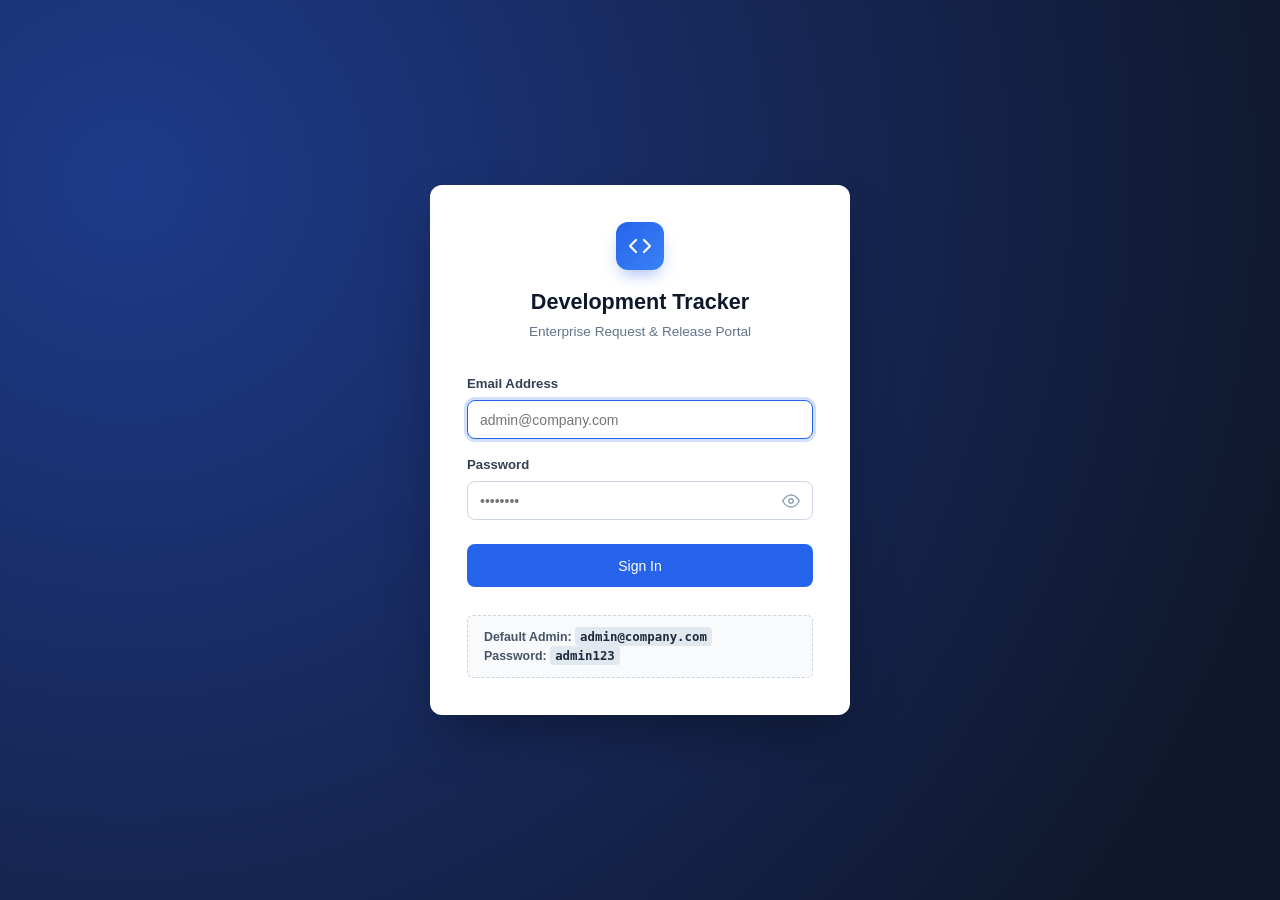
==== index.html @ 044befa4 "Improve tracker dashboard and feedback" ====
<!DOCTYPE html>
<html lang="en">
<head>
  <meta charset="UTF-8" />
  <meta name="viewport" content="width=device-width, initial-scale=1.0" />
  <title>Project Development Tracker</title>
  <style>
    :root {
      --primary: #2563eb;
      --primary-hover: #1d4ed8;
      --primary-light: #eff6ff;
      --primary-focus: rgba(37, 99, 235, 0.2);
      --success: #16a34a;
      --success-light: #f0fdf4;
      --warning: #d97706;
      --warning-light: #fffbeb;
      --danger: #dc2626;
      --danger-light: #fef2f2;
      --info: #0284c7;
      --info-light: #f0f9ff;
      --purple: #7c3aed;
      --purple-light: #f5f3ff;
      
      --gray-50: #f8fafc;
      --gray-100: #f1f5f9;
      --gray-200: #e2e8f0;
      --gray-300: #cbd5e1;
      --gray-400: #94a3b8;
      --gray-500: #64748b;
      --gray-600: #475569;
      --gray-700: #334155;
      --gray-800: #1e293b;
      --gray-900: #0f172a;
      
      --surface: #ffffff;
      --border: #e2e8f0;
      --border-dark: #cbd5e1;
      --radius: 8px;
      --radius-lg: 12px;
      --radius-sm: 6px;
      --shadow-sm: 0 1px 2px 0 rgb(0 0 0 / 0.05);
      --shadow: 0 4px 6px -1px rgb(0 0 0 / 0.1), 0 2px 4px -2px rgb(0 0 0 / 0.1);
      --shadow-lg: 0 10px 15px -3px rgb(0 0 0 / 0.1), 0 4px 6px -4px rgb(0 0 0 / 0.1);
      --font: -apple-system, BlinkMacSystemFont, "Segoe UI", Roboto, Helvetica, Arial, sans-serif;
      --transition: 0.15s ease-in-out;
    }

    *, *::before, *::after {
      box-sizing: border-box;
      margin: 0;
      padding: 0;
    }

    body {
      font-family: var(--font);
      background-color: var(--gray-50);
      color: var(--gray-800);
      line-height: 1.5;
      min-height: 100vh;
      display: flex;
      flex-direction: column;
    }

    /* Accessibility utility */
    .sr-only {
      position: absolute;
      width: 1px;
      height: 1px;
      padding: 0;
      margin: -1px;
      overflow: hidden;
      clip: rect(0, 0, 0, 0);
      border: 0;
    }

    /* Common Buttons */
    .btn {
      display: inline-flex;
      align-items: center;
      justify-content: center;
      gap: 6px;
      font-weight: 500;
      font-size: 0.875rem;
      padding: 0.5rem 1rem;
      border-radius: var(--radius);
      border: 1px solid transparent;
      cursor: pointer;
      transition: all var(--transition);
      text-decoration: none;
      line-height: 1.25rem;
      white-space: nowrap;
    }

    .btn:focus-visible {
      outline: 2px solid var(--primary);
      outline-offset: 2px;
    }

    .btn-primary {
      background-color: var(--primary);
      color: #ffffff;
    }
    .btn-primary:hover {
      background-color: var(--primary-hover);
    }

    .btn-secondary {
      background-color: var(--surface);
      border-color: var(--border);
      color: var(--gray-700);
    }
    .btn-secondary:hover {
      background-color: var(--gray-100);
      border-color: var(--gray-300);
    }

    .btn-success {
      background-color: var(--success);
      color: #ffffff;
    }
    .btn-success:hover {
      background-color: #15803d;
    }

    .btn-danger {
      background-color: var(--danger);
      color: #ffffff;
    }
    .btn-danger:hover {
      background-color: #b91c1c;
    }

    .btn-sm {
      padding: 0.35rem 0.65rem;
      font-size: 0.775rem;
      border-radius: var(--radius-sm);
    }

    .btn-icon {
      padding: 0.4rem;
      border-radius: var(--radius-sm);
      color: var(--gray-500);
      background: transparent;
      border: 1px solid transparent;
      cursor: pointer;
      display: inline-flex;
      align-items: center;
      justify-content: center;
      transition: all var(--transition);
    }
    .btn-icon:hover {
      background-color: var(--gray-100);
      color: var(--gray-900);
    }
    .btn-icon.delete:hover {
      background-color: var(--danger-light);
      color: var(--danger);
    }

    /* Inputs and Forms */
    .form-group {
      margin-bottom: 1rem;
      display: flex;
      flex-direction: column;
      gap: 0.35rem;
      position: relative;
    }

    .form-group label {
      font-size: 0.825rem;
      font-weight: 600;
      color: var(--gray-700);
    }

    .form-control {
      width: 100%;
      padding: 0.55rem 0.75rem;
      font-size: 0.875rem;
      line-height: 1.25rem;
      color: var(--gray-900);
      background-color: var(--surface);
      border: 1px solid var(--border-dark);
      border-radius: var(--radius);
      transition: border-color var(--transition), box-shadow var(--transition);
      font-family: inherit;
    }

    .form-control:focus {
      outline: none;
      border-color: var(--primary);
      box-shadow: 0 0 0 3px var(--primary-focus);
    }

    .form-control.error {
      border-color: var(--danger);
    }

    .input-feedback {
      font-size: 0.75rem;
      color: var(--danger);
      display: none;
    }
    .input-feedback.visible {
      display: block;
    }

    .password-wrap {
      position: relative;
      display: flex;
      align-items: center;
    }
    .password-wrap .form-control {
      padding-right: 2.5rem;
    }
    .password-toggle {
      position: absolute;
      right: 0.6rem;
      background: none;
      border: none;
      color: var(--gray-400);
      cursor: pointer;
      padding: 0.2rem;
      display: flex;
      align-items: center;
    }
    .password-toggle:hover {
      color: var(--gray-700);
    }

    /* Badge Tags */
    .badge {
      display: inline-flex;
      align-items: center;
      gap: 4px;
      padding: 0.2rem 0.55rem;
      border-radius: 9999px;
      font-size: 0.75rem;
      font-weight: 600;
      white-space: nowrap;
      text-transform: capitalize;
    }
    .badge::before {
      content: '';
      display: inline-block;
      width: 6px;
      height: 6px;
      border-radius: 50%;
    }

    .badge-open { background: var(--info-light); color: var(--info); }
    .badge-open::before { background: var(--info); }

    .badge-in-progress { background: var(--warning-light); color: var(--warning); }
    .badge-in-progress::before { background: var(--warning); }

    .badge-in-review { background: var(--purple-light); color: var(--purple); }
    .badge-in-review::before { background: var(--purple); }

    .badge-testing { background: #e0f2fe; color: #0369a1; }
    .badge-testing::before { background: #0284c7; }

    .badge-deployed { background: var(--success-light); color: var(--success); }
    .badge-deployed::before { background: var(--success); }

    .badge-closed { background: var(--gray-100); color: var(--gray-600); }
    .badge-closed::before { background: var(--gray-400); }

    .badge-blocked { background: var(--danger-light); color: var(--danger); }
    .badge-blocked::before { background: var(--danger); }

    /* SFDC Badges */
    .badge-sfdc-open { background: #fef08a; color: #854d0e; }
    .badge-sfdc-pending { background: #e0e7ff; color: #3730a3; }
    .badge-sfdc-closed { background: #dcfce7; color: #166534; }

    /* Overdue tag */
    .badge-overdue {
      background-color: var(--danger-light);
      color: var(--danger);
      font-weight: 700;
      padding: 0.15rem 0.4rem;
      font-size: 0.7rem;
      border-radius: 4px;
      border: 1px solid #fecaca;
      display: inline-flex;
      align-items: center;
      gap: 3px;
    }

    /* ═══════════════════════════════════════
       LOGIN VIEW
    ═══════════════════════════════════════ */
    #view-login {
      flex: 1;
      display: flex;
      align-items: center;
      justify-content: center;
      padding: 1.5rem;
      background: radial-gradient(circle at 10% 20%, #1e3a8a 0%, #0f172a 90%);
    }

    .login-box {
      background: var(--surface);
      border-radius: var(--radius-lg);
      box-shadow: 0 25px 50px -12px rgba(0, 0, 0, 0.35);
      width: 100%;
      max-width: 420px;
      padding: 2.25rem;
      border: 1px solid rgba(255, 255, 255, 0.1);
    }

    .login-header {
      text-align: center;
      margin-bottom: 2rem;
    }
    .brand-icon {
      width: 48px;
      height: 48px;
      border-radius: 12px;
      background: linear-gradient(135deg, var(--primary) 0%, #3b82f6 100%);
      display: inline-flex;
      align-items: center;
      justify-content: center;
      color: #fff;
      margin-bottom: 1rem;
      box-shadow: 0 8px 16px -4px rgba(37, 99, 235, 0.4);
    }
    .login-header h1 {
      font-size: 1.35rem;
      font-weight: 700;
      color: var(--gray-900);
    }
    .login-header p {
      color: var(--gray-500);
      font-size: 0.85rem;
      margin-top: 0.25rem;
    }

    .login-alert {
      padding: 0.65rem 0.85rem;
      border-radius: var(--radius-sm);
      background-color: var(--danger-light);
      border: 1px solid #fca5a5;
      color: var(--danger);
      font-size: 0.825rem;
      margin-bottom: 1.25rem;
      display: none;
    }

    .demo-credentials {
      margin-top: 1.75rem;
      padding: 0.75rem 1rem;
      background: var(--gray-50);
      border-radius: var(--radius-sm);
      border: 1px dashed var(--gray-300);
      font-size: 0.775rem;
      color: var(--gray-600);
    }
    .demo-credentials code {
      background: var(--gray-200);
      padding: 2px 5px;
      border-radius: 4px;
      font-weight: 600;
      color: var(--gray-800);
    }

    /* ═══════════════════════════════════════
       APP SHELL & HEADER
    ═══════════════════════════════════════ */
    #view-app {
      display: none;
      flex-direction: column;
      flex: 1;
    }

    .app-header {
      background: var(--surface);
      border-bottom: 1px solid var(--border);
      position: sticky;
      top: 0;
      z-index: 40;
      box-shadow: var(--shadow-sm);
    }

    .header-content {
      max-width: 1700px;
      margin: 0 auto;
      padding: 0.75rem 1.5rem;
      display: flex;
      align-items: center;
      justify-content: space-between;
      gap: 1rem;
    }

    .brand-section {
      display: flex;
      align-items: center;
      gap: 0.75rem;
    }
    .brand-logo {
      width: 32px;
      height: 32px;
      border-radius: 8px;
      background: linear-gradient(135deg, var(--primary) 0%, #3b82f6 100%);
      display: flex;
      align-items: center;
      justify-content: center;
      color: #fff;
    }
    .nav-tabs {
      display: flex;
      gap: 0.5rem;
    }
    .nav-tab {
      padding: 0.45rem 0.9rem;
      font-size: 0.85rem;
      font-weight: 600;
      color: var(--gray-600);
      border-radius: var(--radius);
      border: none;
      background: transparent;
      cursor: pointer;
      display: flex;
      align-items: center;
      gap: 6px;
      transition: all var(--transition);
    }
    .nav-tab:hover {
      background: var(--gray-100);
      color: var(--gray-900);
    }
    .nav-tab.active {
      background: var(--primary-light);
      color: var(--primary);
    }
    .dashboard-panel { background: var(--surface); border: 1px solid var(--border); border-radius: var(--radius); padding: 1.25rem; box-shadow: var(--shadow-sm); }
    .dashboard-heading { display:flex; align-items:center; justify-content:space-between; gap:1rem; flex-wrap:wrap; margin-bottom:1rem; }
    .dashboard-heading h2 { font-size:1.1rem; color:var(--gray-900); }
    .dashboard-controls { display:flex; gap:.6rem; align-items:center; flex-wrap:wrap; }
    .dashboard-grid { display:grid; grid-template-columns:repeat(auto-fit,minmax(150px,1fr)); gap:.75rem; }
    .dashboard-metric { padding:.9rem 1rem; border-radius:var(--radius); background:var(--gray-50); border:1px solid var(--border); }
    .dashboard-metric strong { display:block; font-size:1.4rem; color:var(--gray-900); }
    .dashboard-metric span { color:var(--gray-600); font-size:.82rem; }
    .status-row { display:grid; grid-template-columns:110px 1fr 42px; gap:.75rem; align-items:center; margin:.65rem 0; font-size:.85rem; }
    .status-track { height:10px; background:var(--gray-100); border-radius:99px; overflow:hidden; }
    .status-fill { height:100%; background:var(--primary); border-radius:99px; }
    .dashboard-chart { display:grid; grid-template-columns:repeat(12,minmax(32px,1fr)); gap:.5rem; align-items:end; min-height:190px; overflow-x:auto; padding:.5rem 0; }
    .chart-month { min-width:32px; display:flex; flex-direction:column; align-items:center; justify-content:flex-end; gap:.35rem; height:180px; color:var(--gray-500); font-size:.7rem; }
    .chart-bars { height:145px; width:100%; display:flex; align-items:flex-end; justify-content:center; gap:3px; border-bottom:1px solid var(--border); }
    .chart-bar { width:38%; min-height:2px; border-radius:4px 4px 0 0; background:var(--primary); }
    .chart-bar.deployed { background:var(--success); }
    .chart-legend { display:flex; gap:1rem; color:var(--gray-600); font-size:.8rem; }
    .chart-legend i { display:inline-block; width:9px; height:9px; border-radius:2px; margin-right:.35rem; background:var(--primary); }
    .chart-legend i.deployed { background:var(--success); }
    .dashboard-analysis-grid { display:grid; grid-template-columns:repeat(auto-fit,minmax(280px,1fr)); gap:1rem; }
    .button-spinner { width:14px; height:14px; border:2px solid currentColor; border-right-color:transparent; border-radius:50%; animation:button-spin .7s linear infinite; display:inline-block; vertical-align:middle; margin-left:7px; }
    @keyframes button-spin { to { transform:rotate(360deg); } }
    button.is-processing { cursor:progress; }

    .user-profile {
      display: flex;
      align-items: center;
      gap: 0.85rem;
    }
    .user-avatar {
      width: 36px;
      height: 36px;
      border-radius: 50%;
      background: var(--gray-200);
      color: var(--gray-700);
      font-weight: 700;
      font-size: 0.875rem;
      display: flex;
      align-items: center;
      justify-content: center;
      text-transform: uppercase;
      border: 2px solid var(--border);
    }
    .user-details {
      display: flex;
      flex-direction: column;
      line-height: 1.2;
    }
    .user-name {
      font-size: 0.85rem;
      font-weight: 600;
      color: var(--gray-800);
    }
    .user-role {
      font-size: 0.725rem;
      color: var(--gray-500);
      text-transform: capitalize;
    }

    /* ═══════════════════════════════════════
       MAIN CONTENT CONTAINER
    ═══════════════════════════════════════ */
    .app-main {
      flex: 1;
      max-width: 1700px;
      width: 100%;
      margin: 0 auto;
      padding: 1.5rem;
      display: flex;
      flex-direction: column;
      gap: 1.25rem;
    }

    /* Stat Cards */
    .stats-grid {
      display: grid;
      grid-template-columns: repeat(auto-fit, minmax(180px, 1fr));
      gap: 1rem;
    }
    .stat-card {
      background: var(--surface);
      border-radius: var(--radius);
      padding: 1.1rem 1.25rem;
      border: 1px solid var(--border);
      box-shadow: var(--shadow-sm);
      display: flex;
      align-items: center;
      gap: 1rem;
    }
    .stat-icon-wrap {
      width: 44px;
      height: 44px;
      border-radius: 10px;
      display: flex;
      align-items: center;
      justify-content: center;
      flex-shrink: 0;
    }
    .stat-info {
      display: flex;
      flex-direction: column;
    }
    .stat-value {
      font-size: 1.45rem;
      font-weight: 700;
      color: var(--gray-900);
      line-height: 1.2;
    }
    .stat-label {
      font-size: 0.775rem;
      color: var(--gray-500);
      font-weight: 500;
      text-transform: uppercase;
      letter-spacing: 0.025em;
    }

    /* Toolbar / Action Controls */
    .toolbar-card {
      background: var(--surface);
      border-radius: var(--radius);
      padding: 1rem 1.25rem;
      border: 1px solid var(--border);
      box-shadow: var(--shadow-sm);
      display: flex;
      flex-wrap: wrap;
      align-items: center;
      justify-content: space-between;
      gap: 0.85rem;
    }

    .filter-group {
      display: flex;
      flex-wrap: wrap;
      align-items: center;
      gap: 0.65rem;
      flex: 1;
    }

    .search-input-wrap {
      position: relative;
      min-width: 260px;
      flex: 1;
      max-width: 380px;
    }
    .search-input-wrap svg {
      position: absolute;
      left: 0.75rem;
      top: 50%;
      transform: translateY(-50%);
      color: var(--gray-400);
      pointer-events: none;
    }
    .search-input-wrap input {
      padding-left: 2.25rem;
    }

    .filter-select {
      min-width: 150px;
      padding: 0.5rem 0.75rem;
      font-size: 0.85rem;
      border-radius: var(--radius);
      border: 1px solid var(--border-dark);
      background-color: var(--surface);
      color: var(--gray-700);
      outline: none;
      cursor: pointer;
    }
    .filter-select:focus {
      border-color: var(--primary);
      box-shadow: 0 0 0 3px var(--primary-focus);
    }

    .action-group {
      display: flex;
      align-items: center;
      gap: 0.5rem;
    }

    /* ═══════════════════════════════════════
       DATA TABLE
    ═══════════════════════════════════════ */
    .table-container {
      background: var(--surface);
      border-radius: var(--radius);
      border: 1px solid var(--border);
      box-shadow: var(--shadow-sm);
      overflow: hidden;
      display: flex;
      flex-direction: column;
    }

    .table-scroll-wrapper {
      overflow-x: auto;
      max-height: calc(100vh - 350px);
      min-height: 320px;
      position: relative;
    }

    table.data-table {
      width: 100%;
      border-collapse: separate;
      border-spacing: 0;
      font-size: 0.84rem;
      text-align: left;
    }

    table.data-table thead {
      position: sticky;
      top: 0;
      z-index: 20;
      background: var(--gray-50);
    }

    table.data-table th {
      padding: 0.75rem 0.85rem;
      font-weight: 600;
      color: var(--gray-700);
      border-bottom: 2px solid var(--border);
      white-space: nowrap;
      user-select: none;
      cursor: pointer;
      transition: background var(--transition);
      background: var(--gray-50);
    }

    table.data-table th:hover {
      background: var(--gray-100);
      color: var(--gray-900);
    }

    table.data-table th.no-sort {
      cursor: default;
    }
    table.data-table th.no-sort:hover {
      background: var(--gray-50);
      color: var(--gray-700);
    }

    .th-content {
      display: inline-flex;
      align-items: center;
      gap: 5px;
    }

    .sort-indicator {
      font-size: 0.75rem;
      color: var(--gray-400);
    }
    th.sorted .sort-indicator {
      color: var(--primary);
      font-weight: bold;
    }

    table.data-table td {
      padding: 0.7rem 0.85rem;
      border-bottom: 1px solid var(--border);
      color: var(--gray-800);
      white-space: nowrap;
      vertical-align: middle;
    }

    table.data-table tbody tr {
      transition: background-color var(--transition);
      cursor: pointer;
    }

    table.data-table tbody tr:hover {
      background-color: #f1f5f9;
    }

    /* Row Overdue Highlight */
    table.data-table tbody tr.row-overdue {
      background-color: #fffbeb;
    }
    table.data-table tbody tr.row-overdue:hover {
      background-color: #fef3c7;
    }

    /* Fixed first column (Tracker No.) */
    table.data-table th.sticky-col,
    table.data-table td.sticky-col {
      position: sticky;
      left: 0;
      z-index: 10;
      background: inherit;
      border-right: 1px solid var(--border);
    }
    table.data-table th.sticky-col {
      z-index: 25;
      background: var(--gray-50);
    }
    table.data-table tbody tr:hover td.sticky-col {
      background: #f1f5f9;
    }
    table.data-table tbody tr.row-overdue td.sticky-col {
      background: #fffbeb;
    }
    table.data-table tbody tr.row-overdue:hover td.sticky-col {
      background: #fef3c7;
    }

    /* Cell Content styling */
    .tracker-no-cell {
      font-family: ui-monospace, SFMono-Regular, Menlo, Monaco, Consolas, monospace;
      font-weight: 700;
      color: var(--primary);
      display: flex;
      align-items: center;
      gap: 6px;
    }

    .pr-link {
      color: var(--primary);
      text-decoration: none;
      font-weight: 500;
      display: inline-flex;
      align-items: center;
      gap: 4px;
    }
    .pr-link:hover {
      text-decoration: underline;
    }

    /* Empty state */
    .empty-state {
      padding: 4rem 1.5rem;
      text-align: center;
      color: var(--gray-500);
      display: none;
    }
    .empty-state svg {
      width: 48px;
      height: 48px;
      margin-bottom: 1rem;
      color: var(--gray-400);
    }
    .empty-state h3 {
      font-size: 1.1rem;
      color: var(--gray-800);
      margin-bottom: 0.25rem;
    }

    /* Table Footer / Pagination */
    .table-footer {
      padding: 0.75rem 1.25rem;
      display: flex;
      flex-wrap: wrap;
      align-items: center;
      justify-content: space-between;
      gap: 0.75rem;
      background: var(--surface);
      border-top: 1px solid var(--border);
      font-size: 0.85rem;
      color: var(--gray-600);
    }

    .pagination-controls {
      display: flex;
      align-items: center;
      gap: 0.5rem;
    }
    .page-info {
      font-weight: 500;
    }

    /* ═══════════════════════════════════════
       USER MANAGEMENT TAB
    ═══════════════════════════════════════ */
    .users-container {
      display: flex;
      flex-direction: column;
      gap: 1.25rem;
    }

    .user-cards-grid {
      display: grid;
      grid-template-columns: repeat(auto-fill, minmax(320px, 1fr));
      gap: 1rem;
    }

    .user-card {
      background: var(--surface);
      border-radius: var(--radius);
      border: 1px solid var(--border);
      padding: 1.25rem;
      box-shadow: var(--shadow-sm);
      display: flex;
      align-items: center;
      justify-content: space-between;
      gap: 1rem;
    }

    .user-card-main {
      display: flex;
      align-items: center;
      gap: 0.85rem;
      min-width: 0;
    }

    .user-card-avatar {
      width: 44px;
      height: 44px;
      border-radius: 50%;
      background: var(--primary-light);
      color: var(--primary);
      display: flex;
      align-items: center;
      justify-content: center;
      font-weight: 700;
      font-size: 1rem;
      flex-shrink: 0;
    }

    .user-card-meta {
      display: flex;
      flex-direction: column;
      min-width: 0;
    }

    .user-card-name {
      font-weight: 600;
      color: var(--gray-900);
      font-size: 0.925rem;
      white-space: nowrap;
      overflow: hidden;
      text-overflow: ellipsis;
    }

    .user-card-email {
      font-size: 0.8rem;
      color: var(--gray-500);
      white-space: nowrap;
      overflow: hidden;
      text-overflow: ellipsis;
    }

    .user-role-badge {
      margin-top: 0.35rem;
      display: inline-flex;
      align-items: center;
      padding: 2px 8px;
      border-radius: 4px;
      font-size: 0.725rem;
      font-weight: 600;
      text-transform: capitalize;
      width: fit-content;
    }
    .user-role-admin { background: #fee2e2; color: #991b1b; }
    .user-role-developer { background: #dbeafe; color: #1e40af; }
    .user-role-viewer { background: #f1f5f9; color: #475569; }

    /* ═══════════════════════════════════════
       MODAL DIALOGS
    ═══════════════════════════════════════ */
    .modal-backdrop {
      position: fixed;
      inset: 0;
      background: rgba(15, 23, 42, 0.6);
      backdrop-filter: blur(2px);
      z-index: 100;
      display: none;
      align-items: center;
      justify-content: center;
      padding: 1rem;
      overflow-y: auto;
    }
    .modal-backdrop.open {
      display: flex;
    }

    .modal-dialog {
      background: var(--surface);
      border-radius: var(--radius-lg);
      box-shadow: var(--shadow-lg);
      width: 100%;
      max-width: 680px;
      overflow: hidden;
      display: flex;
      flex-direction: column;
      animation: modalSlide 0.2s cubic-bezier(0.16, 1, 0.3, 1);
    }
    .modal-dialog.modal-sm {
      max-width: 440px;
    }

    @keyframes modalSlide {
      from { transform: translateY(12px) scale(0.98); opacity: 0; }
      to { transform: translateY(0) scale(1); opacity: 1; }
    }

    .modal-header {
      padding: 1.15rem 1.5rem;
      border-bottom: 1px solid var(--border);
      display: flex;
      align-items: center;
      justify-content: space-between;
      gap: 1rem;
    }
    .modal-title {
      font-size: 1.1rem;
      font-weight: 700;
      color: var(--gray-900);
    }

    .modal-body {
      padding: 1.5rem;
      max-height: 75vh;
      overflow-y: auto;
    }

    .modal-footer {
      padding: 1rem 1.5rem;
      background: var(--gray-50);
      border-top: 1px solid var(--border);
      display: flex;
      align-items: center;
      justify-content: flex-end;
      gap: 0.65rem;
    }

    /* Modal Form Grid */
    .form-grid-2 {
      display: grid;
      grid-template-columns: 1fr 1fr;
      gap: 1rem;
    }
    .span-full {
      grid-column: 1 / -1;
    }

    /* Details Grid inside View Modal */
    .details-grid {
      display: grid;
      grid-template-columns: 1fr 1fr;
      gap: 1.25rem 1.5rem;
    }
    .detail-item {
      display: flex;
      flex-direction: column;
      gap: 3px;
    }
    .detail-item.span-full {
      grid-column: 1 / -1;
    }
    .detail-label {
      font-size: 0.75rem;
      font-weight: 600;
      text-transform: uppercase;
      letter-spacing: 0.03em;
      color: var(--gray-500);
    }
    .detail-value {
      font-size: 0.925rem;
      color: var(--gray-900);
      font-weight: 500;
    }

    /* ═══════════════════════════════════════
       TOAST NOTIFICATIONS
    ═══════════════════════════════════════ */
    .toast-container {
      position: fixed;
      bottom: 1.5rem;
      right: 1.5rem;
      z-index: 200;
      display: flex;
      flex-direction: column;
      gap: 0.5rem;
      pointer-events: none;
    }
    .toast {
      pointer-events: auto;
      background: var(--gray-900);
      color: #fff;
      padding: 0.75rem 1.15rem;
      border-radius: var(--radius);
      box-shadow: var(--shadow-lg);
      font-size: 0.85rem;
      display: flex;
      align-items: center;
      gap: 0.65rem;
      animation: toastIn 0.25s ease;
      min-width: 260px;
    }
    .toast.success { background: #15803d; }
    .toast.error { background: #b91c1c; }
    @keyframes toastIn {
      from { transform: translateX(100%); opacity: 0; }
      to { transform: translateX(0); opacity: 1; }
    }

    /* ═══════════════════════════════════════
       PRINT STYLES
    ═══════════════════════════════════════ */
    @media print {
      body { background: #fff; font-size: 10pt; }
      .app-header, .stats-grid, .toolbar-card, .table-footer, .action-cell, .nav-tabs, .btn { display: none !important; }
      .table-scroll-wrapper { max-height: none !important; overflow: visible !important; }
      .table-container { border: none !important; box-shadow: none !important; }
      table.data-table th, table.data-table td { border: 1px solid #ddd !important; }
      #view-login { display: none !important; }
      #view-app { display: flex !important; }
    }

    /* ═══════════════════════════════════════
       RESPONSIVE DESIGN
    ═══════════════════════════════════════ */
    @media (max-width: 768px) {
      .header-content { flex-direction: column; align-items: stretch; gap: 0.75rem; }
      .form-grid-2, .details-grid { grid-template-columns: 1fr; }
      .stats-grid { grid-template-columns: repeat(2, 1fr); }
      .toolbar-card { flex-direction: column; align-items: stretch; }
      .search-input-wrap { max-width: none; }
    }
  </style>
</head>
<body>

  <!-- ═══════════════════════════════════════
       1. LOGIN PAGE
  ═══════════════════════════════════════ -->
  <section id="view-login" aria-label="Sign In View">
    <div class="login-box">
      <div class="login-header">
        <div class="brand-icon">
          <svg width="24" height="24" viewBox="0 0 24 24" fill="none" stroke="currentColor" stroke-width="2.2" stroke-linecap="round" stroke-linejoin="round">
            <polyline points="16 18 22 12 16 6"></polyline>
            <polyline points="8 6 2 12 8 18"></polyline>
          </svg>
        </div>
        <h1>Development Tracker</h1>
        <p>Enterprise Request &amp; Release Portal</p>
      </div>

      <div id="login-alert" class="login-alert" role="alert"></div>

      <form id="form-login" novalidate>
        <div class="form-group">
          <label for="input-email">Email Address</label>
          <input 
            type="email" 
            id="input-email" 
            class="form-control" 
            placeholder="admin@company.com" 
            required 
            autocomplete="username"
            autofocus
          />
        </div>

        <div class="form-group">
          <label for="input-password">Password</label>
          <div class="password-wrap">
            <input 
              type="password" 
              id="input-password" 
              class="form-control" 
              placeholder="••••••••" 
              required 
              autocomplete="current-password"
            />
            <button type="button" class="password-toggle" onclick="togglePasswordVisibility('input-password', this)" aria-label="Toggle password visibility">
              <svg width="18" height="18" viewBox="0 0 24 24" fill="none" stroke="currentColor" stroke-width="2"><path d="M1 12s4-8 11-8 11 8 11 8-4 8-11 8-11-8-11-8z"/><circle cx="12" cy="12" r="3"/></svg>
            </button>
          </div>
        </div>

        <button type="submit" class="btn btn-primary" style="width: 100%; margin-top: 0.5rem; padding: 0.65rem;">
          Sign In
        </button>
      </form>

      <div class="demo-credentials">
        <strong>Default Admin:</strong> <code>admin@company.com</code><br/>
        <strong>Password:</strong> <code>admin123</code>
      </div>
    </div>
  </section>

  <!-- ═══════════════════════════════════════
       2. MAIN APP SHELL
  ═══════════════════════════════════════ -->
  <section id="view-app" aria-label="Main Application">
    <header class="app-header">
      <div class="header-content">
        <div class="brand-section">
          <div class="brand-logo">
            <svg width="18" height="18" viewBox="0 0 24 24" fill="none" stroke="currentColor" stroke-width="2.5">
              <polyline points="16 18 22 12 16 6"></polyline>
              <polyline points="8 6 2 12 8 18"></polyline>
            </svg>
          </div>
          <nav class="nav-tabs" aria-label="Application sections">
            <button class="nav-tab active" id="tab-btn-tracker" onclick="switchView('tracker')">
              <svg width="16" height="16" viewBox="0 0 24 24" fill="none" stroke="currentColor" stroke-width="2"><rect x="3" y="3" width="18" height="18" rx="2"/><path d="M3 9h18"/><path d="M9 21V9"/></svg>
              Tracker
            </button>
            <button class="nav-tab" id="tab-btn-dashboard" onclick="switchView('dashboard')">Dashboard</button>
            <button class="nav-tab" id="tab-btn-users" onclick="switchView('users')" style="display: none;">
              <svg width="16" height="16" viewBox="0 0 24 24" fill="none" stroke="currentColor" stroke-width="2"><path d="M17 21v-2a4 4 0 0 0-4-4H5a4 4 0 0 0-4 4v2"/><circle cx="9" cy="7" r="4"/><path d="M23 21v-2a4 4 0 0 0-3-3.87"/><path d="M16 3.13a4 4 0 0 1 0 7.75"/></svg>
              User Management
            </button>
            <button class="nav-tab" id="tab-btn-projects" onclick="switchView('projects')" style="display: none;">Projects</button>
          </nav>
        </div>

        <div class="user-profile">
          <div class="user-avatar" id="current-user-avatar">AD</div>
          <div class="user-details">
            <span class="user-name" id="current-user-name">Admin User</span>
            <span class="user-role" id="current-user-role">Administrator</span>
          </div>
          <button class="btn btn-secondary btn-sm" id="btn-refresh" onclick="refreshApplicationData()" title="Reload tracker data from server">↻ Refresh</button>
          <button class="btn btn-secondary btn-sm" onclick="logout()" title="Sign Out">
            <svg width="15" height="15" viewBox="0 0 24 24" fill="none" stroke="currentColor" stroke-width="2"><path d="M9 21H5a2 2 0 0 1-2-2V5a2 2 0 0 1 2-2h4"/><polyline points="16 17 21 12 16 7"/><line x1="21" y1="12" x2="9" y2="12"/></svg>
            Logout
          </button>
        </div>
      </div>
    </header>

    <main class="app-main">
      <div id="section-dashboard" style="display:none; flex-direction:column; gap:1rem;">
        <div class="dashboard-panel">
          <div class="dashboard-heading">
            <div><h2>Development status</h2><p style="color:var(--gray-500);font-size:.82rem;">Current status of requests created in the selected period.</p></div>
            <div class="dashboard-controls">
              <select id="dashboard-developer" class="filter-select" onchange="renderDashboard()"><option value="">All Developers</option></select>
              <select id="dashboard-period" class="filter-select" onchange="updateDashboardPeriodControls();renderDashboard()"><option value="day">Daily</option><option value="month">Monthly</option><option value="year" selected>Yearly</option></select>
              <select id="dashboard-year" class="filter-select" onchange="renderDashboard()"></select>
              <select id="dashboard-month" class="filter-select" onchange="renderDashboard()" style="display:none"><option value="1">January</option><option value="2">February</option><option value="3">March</option><option value="4">April</option><option value="5">May</option><option value="6">June</option><option value="7">July</option><option value="8">August</option><option value="9">September</option><option value="10">October</option><option value="11">November</option><option value="12">December</option></select>
              <select id="dashboard-day" class="filter-select" onchange="renderDashboard()" style="display:none"></select>
            </div>
          </div>
          <div class="dashboard-grid" id="dashboard-metrics"></div>
        </div>
        <div class="dashboard-panel"><div class="dashboard-heading"><h2>Status breakdown</h2><span id="dashboard-period-label" style="color:var(--gray-500);font-size:.82rem;"></span></div><div id="dashboard-status"></div></div>
        <div class="dashboard-panel"><div class="dashboard-heading"><div><h2>Monthly throughput</h2><p style="font-size:.8rem;color:var(--gray-500);">Requests created and production deployments by month</p></div><div class="chart-legend"><span><i></i>Created</span><span><i class="deployed"></i>Deployed</span></div></div><div id="dashboard-throughput" class="dashboard-chart" role="img" aria-label="Monthly requests created and deployed chart"></div></div>
        <div class="dashboard-analysis-grid">
          <div class="dashboard-panel"><div class="dashboard-heading"><div><h2>SLA performance</h2><p style="font-size:.8rem;color:var(--gray-500);">Measured against expected production date</p></div></div><div class="dashboard-grid" id="dashboard-sla"></div><p id="dashboard-sla-note" style="font-size:.76rem;color:var(--gray-500);margin-top:.75rem"></p></div>
          <div class="dashboard-panel"><div class="dashboard-heading"><div><h2>Work aging</h2><p style="font-size:.8rem;color:var(--gray-500);">Age of ongoing requests, from creation date</p></div></div><div id="dashboard-aging"></div></div>
        </div>
        <div class="dashboard-panel"><div class="dashboard-heading"><h2>Developer workload</h2><span style="color:var(--gray-500);font-size:.82rem;">Open, active, blocked and overdue requests</span></div><div id="dashboard-developers"></div></div>
      </div>
      <!-- ── TRACKER SECTION ── -->
      <div id="section-tracker" style="display: flex; flex-direction: column; gap: 1.25rem;">
        
        <!-- Summary Stats Grid -->
        <div class="stats-grid">
          <div class="stat-card">
            <div class="stat-icon-wrap" style="background: var(--primary-light); color: var(--primary);">
              <svg width="22" height="22" viewBox="0 0 24 24" fill="none" stroke="currentColor" stroke-width="2"><circle cx="12" cy="12" r="10"/><line x1="12" y1="8" x2="12" y2="12"/><line x1="12" y1="16" x2="12.01" y2="16"/></svg>
            </div>
            <div class="stat-info">
              <span class="stat-value" id="stat-total">0</span>
              <span class="stat-label">Total Requests</span>
            </div>
          </div>

          <div class="stat-card">
            <div class="stat-icon-wrap" style="background: var(--warning-light); color: var(--warning);">
              <svg width="22" height="22" viewBox="0 0 24 24" fill="none" stroke="currentColor" stroke-width="2"><circle cx="12" cy="12" r="10"/><polyline points="12 6 12 12 14 14"/></svg>
            </div>
            <div class="stat-info">
              <span class="stat-value" id="stat-active">0</span>
              <span class="stat-label">In Progress</span>
            </div>
          </div>

          <div class="stat-card">
            <div class="stat-icon-wrap" style="background: var(--success-light); color: var(--success);">
              <svg width="22" height="22" viewBox="0 0 24 24" fill="none" stroke="currentColor" stroke-width="2"><path d="M22 11.08V12a10 10 0 1 1-5.93-9.14"/><polyline points="22 4 12 14.01 9 11.01"/></svg>
            </div>
            <div class="stat-info">
              <span class="stat-value" id="stat-deployed">0</span>
              <span class="stat-label">Deployed Prod</span>
            </div>
          </div>

          <div class="stat-card">
            <div class="stat-icon-wrap" style="background: var(--danger-light); color: var(--danger);">
              <svg width="22" height="22" viewBox="0 0 24 24" fill="none" stroke="currentColor" stroke-width="2"><circle cx="12" cy="12" r="10"/><line x1="4.93" y1="4.93" x2="19.07" y2="19.07"/></svg>
            </div>
            <div class="stat-info">
              <span class="stat-value" id="stat-blocked">0</span>
              <span class="stat-label">Blocked</span>
            </div>
          </div>

          <div class="stat-card">
            <div class="stat-icon-wrap" style="background: #fef2f2; color: #dc2626;">
              <svg width="22" height="22" viewBox="0 0 24 24" fill="none" stroke="currentColor" stroke-width="2"><path d="M10.29 3.86L1.82 18a2 2 0 0 0 1.71 3h16.94a2 2 0 0 0 1.71-3L13.71 3.86a2 2 0 0 0-3.42 0z"/><line x1="12" y1="9" x2="12" y2="13"/><line x1="12" y1="17" x2="12.01" y2="17"/></svg>
            </div>
            <div class="stat-info">
              <span class="stat-value" id="stat-overdue">0</span>
              <span class="stat-label">Overdue</span>
            </div>
          </div>
        </div>

        <!-- Filter & Search Toolbar -->
        <div class="toolbar-card">
          <div class="filter-group">
            <div class="search-input-wrap">
              <svg width="16" height="16" viewBox="0 0 24 24" fill="none" stroke="currentColor" stroke-width="2"><circle cx="11" cy="11" r="8"/><line x1="21" y1="21" x2="16.65" y2="16.65"/></svg>
              <input 
                type="text" 
                id="search-box" 
                class="form-control" 
                placeholder="Search tracker (Press '/' to focus)..." 
                oninput="onSearchChange()"
              />
            </div>

            <select id="filter-dept" class="filter-select" onchange="renderTable()">
              <option value="">All Departments</option>
            </select>

            <select id="filter-project" class="filter-select" onchange="renderTable()">
              <option value="">All Assigned Projects</option>
            </select>

            <select id="filter-status" class="filter-select" onchange="renderTable()">
              <option value="">All Statuses</option>
              <option value="Open">Open</option>
              <option value="In Progress">In Progress</option>
              <option value="In Review">In Review</option>
              <option value="Testing">Testing</option>
              <option value="Deployed">Deployed</option>
              <option value="Closed">Closed</option>
              <option value="Blocked">Blocked</option>
            </select>

            <select id="filter-type" class="filter-select" onchange="renderTable()">
              <option value="">All Request Types</option>
              <option value="Bug Fix">Bug Fix</option>
              <option value="Enhancement">Enhancement</option>
              <option value="New Feature">New Feature</option>
              <option value="Change Request">Change Request</option>
              <option value="Maintenance">Maintenance</option>
              <option value="Integration">Integration</option>
              <option value="Other">Other</option>
            </select>
          </div>

          <div class="action-group">
            <button class="btn btn-secondary btn-sm" onclick="exportFilteredCSV()" title="Export filtered records to CSV">
              <svg width="15" height="15" viewBox="0 0 24 24" fill="none" stroke="currentColor" stroke-width="2"><path d="M21 15v4a2 2 0 0 1-2 2H5a2 2 0 0 1-2-2v-4"/><polyline points="7 10 12 15 17 10"/><line x1="12" y1="15" x2="12" y2="3"/></svg>
              Export CSV
            </button>
            <button class="btn btn-primary btn-sm" id="btn-add-record" onclick="openRecordModal()">
              <svg width="15" height="15" viewBox="0 0 24 24" fill="none" stroke="currentColor" stroke-width="2"><line x1="12" y1="5" x2="12" y2="19"/><line x1="5" y1="12" x2="19" y2="12"/></svg>
              New Record
            </button>
          </div>
        </div>

        <!-- Main Tracker Table -->
        <div class="table-container">
          <div class="table-scroll-wrapper">
            <table class="data-table" id="tracker-table">
              <thead>
                <tr>
                  <th class="sticky-col" onclick="sortTable('trackerNo')" data-col="trackerNo">
                    <div class="th-content">Tracker No. <span class="sort-indicator">▲</span></div>
                  </th>
                  <th onclick="sortTable('projectId')" data-col="projectId"><div class="th-content">Project <span class="sort-indicator">▲</span></div></th>
                  <th onclick="sortTable('department')" data-col="department">
                    <div class="th-content">Department <span class="sort-indicator">▲</span></div>
                  </th>
                  <th onclick="sortTable('subject')" data-col="subject">
                    <div class="th-content">Subject <span class="sort-indicator">▲</span></div>
                  </th>
                  <th onclick="sortTable('requestType')" data-col="requestType">
                    <div class="th-content">Type of Request <span class="sort-indicator">▲</span></div>
                  </th>
                  <th onclick="sortTable('developer')" data-col="developer">
                    <div class="th-content">Developer <span class="sort-indicator">▲</span></div>
                  </th>
                  <th onclick="sortTable('status')" data-col="status">
                    <div class="th-content">Status <span class="sort-indicator">▲</span></div>
                  </th>
                  <th onclick="sortTable('expectedProdDate')" data-col="expectedProdDate">
                    <div class="th-content">Expected Prod Deployment Date <span class="sort-indicator">▲</span></div>
                  </th>
                  <th onclick="sortTable('prodDeployDate')" data-col="prodDeployDate">
                    <div class="th-content">Prod Deployment Date <span class="sort-indicator">▲</span></div>
                  </th>
                  <th onclick="sortTable('businessApprovalDate')" data-col="businessApprovalDate">
                    <div class="th-content">Business Approval Date <span class="sort-indicator">▲</span></div>
                  </th>
                  <th onclick="sortTable('releasePR')" data-col="releasePR">
                    <div class="th-content">Release Pull Request <span class="sort-indicator">▲</span></div>
                  </th>
                  <th onclick="sortTable('createdDate')" data-col="createdDate">
                    <div class="th-content">Created Date <span class="sort-indicator">▲</span></div>
                  </th>
                  <th onclick="sortTable('owner')" data-col="owner">
                    <div class="th-content">Owner <span class="sort-indicator">▲</span></div>
                  </th>
                  <th onclick="sortTable('sfdcStatus')" data-col="sfdcStatus">
                    <div class="th-content">SFDC Status <span class="sort-indicator">▲</span></div>
                  </th>
                  <th class="no-sort action-cell" style="text-align: right;">Actions</th>
                </tr>
              </thead>
              <tbody id="tracker-tbody"></tbody>
            </table>

            <div id="table-empty" class="empty-state">
              <svg viewBox="0 0 24 24" fill="none" stroke="currentColor" stroke-width="1.5">
                <circle cx="12" cy="12" r="10"/>
                <line x1="8" y1="12" x2="16" y2="12"/>
              </svg>
              <h3>No matching records found</h3>
              <p>Try modifying your search or filters to see more results.</p>
            </div>
          </div>

          <!-- Table Footer Pagination -->
          <div class="table-footer">
            <div class="page-size-wrap">
              Show 
              <select id="page-size" class="filter-select" style="min-width: 70px; padding: 2px 6px;" onchange="changePageSize()">
                <option value="10">10</option>
                <option value="25" selected>25</option>
                <option value="50">50</option>
                <option value="100">100</option>
              </select>
              records per page
            </div>

            <div class="pagination-controls">
              <span class="page-info" id="pagination-info">Page 1 of 1 (0 items)</span>
              <button class="btn btn-secondary btn-sm" id="btn-prev-page" onclick="prevPage()">Previous</button>
              <button class="btn btn-secondary btn-sm" id="btn-next-page" onclick="nextPage()">Next</button>
            </div>
          </div>
        </div>

      </div>

      <!-- ── USERS SECTION ── -->
      <div id="section-users" class="users-container" style="display: none;">
        <div class="toolbar-card">
          <div>
            <h2 style="font-size: 1.15rem; font-weight: 700; color: var(--gray-900);">System Users</h2>
            <p style="font-size: 0.8rem; color: var(--gray-500);">Manage accounts, credentials, and access roles.</p>
          </div>
          <button class="btn btn-primary btn-sm" onclick="openUserModal()">
            <svg width="15" height="15" viewBox="0 0 24 24" fill="none" stroke="currentColor" stroke-width="2"><line x1="12" y1="5" x2="12" y2="19"/><line x1="5" y1="12" x2="19" y2="12"/></svg>
            Add New User
          </button>
        </div>

        <div class="user-cards-grid" id="users-grid"></div>
      </div>

      <div id="section-projects" class="users-container" style="display: none;">
        <div class="toolbar-card">
          <div>
            <h2 style="font-size: 1.15rem; font-weight: 700; color: var(--gray-900);">Project Configuration</h2>
            <p style="font-size: 0.8rem; color: var(--gray-500);">Manage project types and schedule dates. Users can be assigned to multiple projects.</p>
          </div>
          <button class="btn btn-primary btn-sm" onclick="openProjectModal()">＋ Add Project</button>
        </div>
        <div class="user-cards-grid" id="projects-grid"></div>
        <div class="empty-state" id="projects-empty" style="display:none; position:static; padding:2rem;">
          <h3>No projects configured</h3><p>Add a project to assign it to users.</p>
        </div>
      </div>
    </main>
  </section>

  <!-- ═══════════════════════════════════════
       MODALS
  ═══════════════════════════════════════ -->

  <!-- Add / Edit Record Modal -->
  <div class="modal-backdrop" id="modal-record">
    <div class="modal-dialog">
      <div class="modal-header">
        <h3 class="modal-title" id="modal-record-title">New Development Record</h3>
        <button class="btn-icon" onclick="closeModal('modal-record')" aria-label="Close">
          <svg width="18" height="18" viewBox="0 0 24 24" fill="none" stroke="currentColor" stroke-width="2"><line x1="18" y1="6" x2="6" y2="18"/><line x1="6" y1="6" x2="18" y2="18"/></svg>
        </button>
      </div>

      <form id="form-record" onsubmit="saveRecord(event)">
        <div class="modal-body">
          <div class="form-grid-2">
            <div class="form-group">
              <label for="rec-trackerno">Tracker No. *</label>
              <input type="text" id="rec-trackerno" class="form-control" required placeholder="e.g. TRK-2026-001" />
              <div class="input-feedback" id="fb-trackerno">Tracker No is required</div>
            </div>

            <div class="form-group">
              <label for="rec-dept">Department *</label>
              <input type="text" id="rec-dept" class="form-control" list="dept-datalist" required placeholder="e.g. Billing, Sales, IT" />
              <datalist id="dept-datalist"></datalist>
              <div class="input-feedback" id="fb-dept">Department is required</div>
            </div>

            <div class="form-group">
              <label for="rec-project">Project *</label>
              <select id="rec-project" class="form-control" required></select>
            </div>

            <div class="form-group span-full">
              <label for="rec-subject">Subject *</label>
              <input type="text" id="rec-subject" class="form-control" required placeholder="Brief description of the development item" />
              <div class="input-feedback" id="fb-subject">Subject is required</div>
            </div>

            <div class="form-group">
              <label for="rec-type">Type of Request *</label>
              <select id="rec-type" class="form-control" required>
                <option value="">Select type...</option>
                <option value="Bug Fix">Bug Fix</option>
                <option value="Enhancement">Enhancement</option>
                <option value="New Feature">New Feature</option>
                <option value="Change Request">Change Request</option>
                <option value="Maintenance">Maintenance</option>
                <option value="Integration">Integration</option>
                <option value="Other">Other</option>
              </select>
            </div>

            <div class="form-group">
              <label for="rec-developer">Developer *</label>
              <input type="text" id="rec-developer" class="form-control" required placeholder="Assigned engineer" />
            </div>

            <div class="form-group">
              <label for="rec-status">Status *</label>
              <select id="rec-status" class="form-control" required>
                <option value="Open">Open</option>
                <option value="In Progress">In Progress</option>
                <option value="In Review">In Review</option>
                <option value="Testing">Testing</option>
                <option value="Deployed">Deployed</option>
                <option value="Closed">Closed</option>
                <option value="Blocked">Blocked</option>
              </select>
            </div>

            <div class="form-group">
              <label for="rec-owner">Owner</label>
              <input type="text" id="rec-owner" class="form-control" placeholder="Business owner" />
            </div>

            <div class="form-group">
              <label for="rec-expected-date">Expected Prod Deployment Date</label>
              <input type="date" id="rec-expected-date" class="form-control" />
            </div>

            <div class="form-group">
              <label for="rec-prod-date">Prod Deployment Date</label>
              <input type="date" id="rec-prod-date" class="form-control" />
            </div>

            <div class="form-group">
              <label for="rec-approval-date">Business Approval Date</label>
              <input type="date" id="rec-approval-date" class="form-control" />
            </div>

            <div class="form-group">
              <label for="rec-pr">Release Pull Request</label>
              <input type="text" id="rec-pr" class="form-control" placeholder="PR number or URL" />
            </div>

            <div class="form-group span-full">
              <label for="rec-sfdc">SFDC Status</label>
              <select id="rec-sfdc" class="form-control">
                <option value="">-- None --</option>
                <option value="Open">Open</option>
                <option value="Pending">Pending</option>
                <option value="Closed">Closed</option>
              </select>
            </div>
          </div>
        </div>

        <div class="modal-footer">
          <button type="button" class="btn btn-secondary" onclick="closeModal('modal-record')">Cancel</button>
          <button type="submit" class="btn btn-primary" id="btn-save-record">Save Record</button>
        </div>
      </form>
    </div>
  </div>

  <!-- View Record Details Modal -->
  <div class="modal-backdrop" id="modal-view-record">
    <div class="modal-dialog">
      <div class="modal-header">
        <h3 class="modal-title" id="view-modal-title">Record Details</h3>
        <button class="btn-icon" onclick="closeModal('modal-view-record')" aria-label="Close">
          <svg width="18" height="18" viewBox="0 0 24 24" fill="none" stroke="currentColor" stroke-width="2"><line x1="18" y1="6" x2="6" y2="18"/><line x1="6" y1="6" x2="18" y2="18"/></svg>
        </button>
      </div>
      <div class="modal-body">
        <div class="details-grid" id="view-record-details"></div>
      </div>
      <div class="modal-footer">
        <button type="button" class="btn btn-secondary" onclick="closeModal('modal-view-record')">Close</button>
        <button type="button" class="btn btn-primary" id="btn-quick-edit" onclick="triggerQuickEdit()">Edit Record</button>
      </div>
    </div>
  </div>

  <!-- Add / Edit User Modal -->
  <div class="modal-backdrop" id="modal-user">
    <div class="modal-dialog modal-sm">
      <div class="modal-header">
        <h3 class="modal-title" id="modal-user-title">Add New User</h3>
        <button class="btn-icon" onclick="closeModal('modal-user')" aria-label="Close">
          <svg width="18" height="18" viewBox="0 0 24 24" fill="none" stroke="currentColor" stroke-width="2"><line x1="18" y1="6" x2="6" y2="18"/><line x1="6" y1="6" x2="18" y2="18"/></svg>
        </button>
      </div>

      <form id="form-user" onsubmit="saveUser(event)">
        <div class="modal-body">
          <div class="form-group">
            <label for="user-name">Full Name *</label>
            <input type="text" id="user-name" class="form-control" required placeholder="John Doe" />
          </div>

          <div class="form-group">
            <label for="user-email">Email Address *</label>
            <input type="email" id="user-email" class="form-control" required placeholder="user@company.com" />
          </div>

          <div class="form-group">
            <label for="user-role">Role *</label>
            <select id="user-role" class="form-control" required>
              <option value="developer">Developer</option>
              <option value="admin">Administrator</option>
              <option value="viewer">Viewer (Read-Only)</option>
            </select>
          </div>

          <div class="form-group">
            <label for="user-projects">Assign Projects</label>
            <select id="user-projects" class="form-control" multiple size="4" aria-describedby="user-projects-hint"></select>
            <span id="user-projects-hint" style="font-size: 0.725rem; color: var(--gray-500);">Select one or more projects (Ctrl/Cmd-click for multiple).</span>
          </div>

          <div class="form-group">
            <label for="user-password" id="user-password-label">Password *</label>
            <div class="password-wrap">
              <input type="password" id="user-password" class="form-control" placeholder="••••••••" />
              <button type="button" class="password-toggle" onclick="togglePasswordVisibility('user-password', this)" aria-label="Toggle password visibility">
                <svg width="18" height="18" viewBox="0 0 24 24" fill="none" stroke="currentColor" stroke-width="2"><path d="M1 12s4-8 11-8 11 8 11 8-4 8-11 8-11-8-11-8z"/><circle cx="12" cy="12" r="3"/></svg>
              </button>
            </div>
            <span style="font-size: 0.725rem; color: var(--gray-500);" id="user-password-hint">Min. 6 characters.</span>
          </div>
        </div>

        <div class="modal-footer">
          <button type="button" class="btn btn-secondary" onclick="closeModal('modal-user')">Cancel</button>
          <button type="submit" class="btn btn-primary" id="btn-save-user">Create User</button>
        </div>
      </form>
    </div>
  </div>

  <div class="modal-backdrop" id="modal-project">
    <div class="modal-dialog modal-sm">
      <div class="modal-header">
        <h3 class="modal-title" id="modal-project-title">Add Project</h3>
        <button class="btn-icon" onclick="closeModal('modal-project')" aria-label="Close">×</button>
      </div>
      <form id="form-project" onsubmit="saveProject(event)">
        <div class="modal-body">
          <div class="form-group"><label for="project-name">Project Name *</label><input id="project-name" class="form-control" maxlength="120" required /></div>
          <div class="form-group"><label for="project-type">Type *</label><input id="project-type" class="form-control" maxlength="80" required placeholder="e.g. Product, Client, Internal" /></div>
          <div class="form-group"><label for="project-start-date">Start Date *</label><input id="project-start-date" type="date" class="form-control" required /></div>
          <div class="form-group"><label for="project-end-date">End Date *</label><input id="project-end-date" type="date" class="form-control" required /></div>
        </div>
        <div class="modal-footer">
          <button type="button" class="btn btn-secondary" onclick="closeModal('modal-project')">Cancel</button>
          <button type="submit" class="btn btn-primary" id="btn-save-project">Save Project</button>
        </div>
      </form>
    </div>
  </div>

  <!-- Confirmation Dialog -->
  <div class="modal-backdrop" id="modal-confirm">
    <div class="modal-dialog modal-sm">
      <div class="modal-header">
        <h3 class="modal-title" id="confirm-title">Confirm Action</h3>
        <button class="btn-icon" onclick="closeModal('modal-confirm')" aria-label="Close">
          <svg width="18" height="18" viewBox="0 0 24 24" fill="none" stroke="currentColor" stroke-width="2"><line x1="18" y1="6" x2="6" y2="18"/><line x1="6" y1="6" x2="18" y2="18"/></svg>
        </button>
      </div>
      <div class="modal-body">
        <p id="confirm-msg" style="color: var(--gray-600); font-size: 0.9rem;">Are you sure you want to proceed?</p>
      </div>
      <div class="modal-footer">
        <button type="button" class="btn btn-secondary" onclick="closeModal('modal-confirm')">Cancel</button>
        <button type="button" class="btn btn-danger" id="btn-confirm-action">Confirm Delete</button>
      </div>
    </div>
  </div>

  <!-- Toast Notification Container -->
  <div class="toast-container" id="toast-container" aria-live="polite"></div>

  <!-- ═══════════════════════════════════════
       JAVASCRIPT APPLICATION CORE
  ═══════════════════════════════════════ -->
  <script>
    'use strict';

    /* ── Legacy migration and browser session keys ── */
    const STORAGE_KEY_USERS = 'dt_users_v2';
    const STORAGE_KEY_RECORDS = 'dt_records_v2';

    function appFetch(url, options = {}) {
      const headers = new Headers(options.headers || {});
      const userAgentData = navigator.userAgentData;
      const userAgent = navigator.userAgent || '';
      const deviceType = userAgentData?.mobile ? 'mobile' : (/ipad|tablet/i.test(userAgent) ? 'tablet' : (/mobile|iphone|android/i.test(userAgent) ? 'mobile' : 'desktop'));
      headers.set('X-Client-Platform', userAgentData?.platform || navigator.platform || 'unknown');
      headers.set('X-Client-Timezone', Intl.DateTimeFormat().resolvedOptions().timeZone || 'unknown');
      headers.set('X-Client-Device-Type', deviceType);
      return fetch(url, { ...options, headers, credentials: 'same-origin' });
    }

    /* ── Application State ── */
    let currentUser = null;
    let records = [];
    let users = [];
    let projects = [];
    let activeTab = 'tracker';

    let currentEditingRecordId = null;
    let currentEditingUserId = null;
    let currentEditingProjectId = null;
    let currentViewingRecordId = null;
    let pendingConfirmAction = null;

    let searchDebounceTimer = null;
    let sortColumn = 'trackerNo';
    let sortDirection = 'asc';
    let currentPage = 1;
    let pageSize = 25;

    const buttonProgress = new WeakMap();
    function beginButtonProgress(button) {
      if (!button || !(button instanceof HTMLButtonElement)) return () => {};
      let state = buttonProgress.get(button);
      if (!state) {
        state = { holds: 0, timer: null, spinner: null, wasDisabled: button.disabled };
        buttonProgress.set(button, state);
      }
      clearTimeout(state.timer);
      state.holds++;
      button.disabled = true;
      button.classList.add('is-processing');
      button.setAttribute('aria-busy', 'true');
      if (!state.spinner) {
        state.spinner = document.createElement('span');
        state.spinner.className = 'button-spinner';
        state.spinner.setAttribute('aria-hidden', 'true');
        button.appendChild(state.spinner);
      }
      let released = false;
      return () => {
        if (released) return;
        released = true;
        state.holds = Math.max(0, state.holds - 1);
        if (state.holds) return;
        state.timer = setTimeout(() => {
          if (state.holds) return;
          state.spinner?.remove();
          state.spinner = null;
          button.classList.remove('is-processing');
          button.removeAttribute('aria-busy');
          button.disabled = state.wasDisabled;
          buttonProgress.delete(button);
        }, 140);
      };
    }

    function withButtonProgress(button, action) {
      const finish = beginButtonProgress(button);
      try {
        const result = action();
        const state = buttonProgress.get(button);
        if (state?.spinner && !state.spinner.isConnected) button.appendChild(state.spinner);
        return result && typeof result.then === 'function' ? result.finally(finish) : (finish(), result);
      } catch (error) {
        finish();
        throw error;
      }
    }

    function bindProgressHandler(button, handler) {
      button.dataset.progressWrapped = 'true';
      button.onclick = function(event) {
        return withButtonProgress(button, () => handler.call(this, event));
      };
    }

    function installButtonProgressHandlers(root = document) {
      root.querySelectorAll?.('button[onclick]').forEach(button => {
        if (button.dataset.progressWrapped === 'true') return;
        const source = button.getAttribute('onclick').trim();
        if (source.includes(';')) return;
        button.setAttribute('onclick', source.startsWith('return ') ? source : `return ${source}`);
        const handler = button.onclick;
        if (!handler) return;
        button.onclick = function(event) { return withButtonProgress(button, () => handler.call(this, event)); };
        button.dataset.progressWrapped = 'true';
      });
      root.querySelectorAll?.('form[onsubmit]').forEach(form => {
        if (form.dataset.progressWrapped === 'true') return;
        const source = form.getAttribute('onsubmit').trim();
        if (source.includes(';')) return;
        form.setAttribute('onsubmit', source.startsWith('return ') ? source : `return ${source}`);
        const handler = form.onsubmit;
        if (!handler) return;
        form.onsubmit = function(event) { return withButtonProgress(event.submitter, () => handler.call(this, event)); };
        form.dataset.progressWrapped = 'true';
      });
    }

    function initializeButtonProgress() {
      installButtonProgressHandlers();
      const observer = new MutationObserver(mutations => mutations.forEach(mutation => mutation.addedNodes.forEach(node => {
        if (node.nodeType === Node.ELEMENT_NODE) {
          if (node.matches('button[onclick],form[onsubmit]')) installButtonProgressHandlers(node.parentElement || document);
          else installButtonProgressHandlers(node);
        }
      })));
      observer.observe(document.body, { childList: true, subtree: true });
      document.addEventListener('click', event => {
        const button = event.target.closest?.('button');
        if (!button || button.disabled || button.type === 'submit' || button.dataset.progressWrapped === 'true') return;
        const finish = beginButtonProgress(button);
        setTimeout(finish, 450);
      }, true);
    }

    /* ── Helper: Escape HTML ── */
    function escapeHTML(str) {
      if (str === null || str === undefined) return '';
      return String(str)
        .replace(/&/g, '&amp;')
        .replace(/</g, '&lt;')
        .replace(/>/g, '&gt;')
        .replace(/"/g, '&quot;')
        .replace(/'/g, '&#039;');
    }

    function toLocalISODate(date = new Date()) {
      const year = date.getFullYear();
      const month = String(date.getMonth() + 1).padStart(2, '0');
      const day = String(date.getDate()).padStart(2, '0');
      return `${year}-${month}-${day}`;
    }

    /* ── Helper: Format Dates cleanly ── */
    function formatDate(dateStr) {
      if (!dateStr) return '<span style="color:var(--gray-400)">—</span>';
      try {
        const parts = dateStr.split('-');
        if (parts.length === 3) {
          const d = new Date(parseInt(parts[0], 10), parseInt(parts[1], 10) - 1, parseInt(parts[2], 10));
          return d.toLocaleDateString('en-GB', { day: '2-digit', month: 'short', year: 'numeric' });
        }
        return dateStr;
      } catch (e) {
        return dateStr;
      }
    }

    function isOverdue(expectedDate, status) {
      if (!expectedDate) return false;
      if (status === 'Deployed' || status === 'Closed') return false;
      const today = toLocalISODate();
      return expectedDate < today;
    }

    /* ── Load only legacy local data for the one-time database migration ── */
    async function initializeDatabase() {
      loadLegacyStateFromStorage();
    }

    function loadLegacyStateFromStorage() {
      try {
        users = JSON.parse(localStorage.getItem(STORAGE_KEY_USERS) || '[]');
        records = JSON.parse(localStorage.getItem(STORAGE_KEY_RECORDS) || '[]');
      } catch (e) {
        console.error('Failed to parse storage:', e);
        users = [];
        records = [];
      }
    }

    async function loadApplicationState() {
      const response = await appFetch('/api/state', { headers: { Accept: 'application/json' } });
      const result = await response.json();
      if (!response.ok || !result.success) throw new Error(result.error || 'Could not load PostgreSQL data');

      const remoteState = result.state || { users: [], records: [], projects: [], needsMigration: false };
      projects = Array.isArray(remoteState.projects) ? remoteState.projects : [];
      if (remoteState.needsMigration && currentUser && currentUser.role === 'admin') {
        const mergedUsers = Array.isArray(remoteState.users) ? [...remoteState.users] : [];
        for (const legacyUser of users) {
          const legacyEmail = String(legacyUser.email || '').toLowerCase();
          const duplicate = mergedUsers.some(user => user.id === legacyUser.id || String(user.email || '').toLowerCase() === legacyEmail);
          if (!duplicate) mergedUsers.push(legacyUser);
        }
        users = mergedUsers;
        records = remoteState.records && remoteState.records.length ? remoteState.records : records;
        await persistApplicationState();
      } else {
        users = Array.isArray(remoteState.users) ? remoteState.users : [];
        records = Array.isArray(remoteState.records) ? remoteState.records : [];
      }

      // Remove data left by the old browser-only implementation after migration.
      localStorage.removeItem(STORAGE_KEY_USERS);
      localStorage.removeItem(STORAGE_KEY_RECORDS);
      localStorage.removeItem('dt_session_v2');
    }

    async function persistApplicationState() {
      const response = await appFetch('/api/state', {
        method: 'PUT',
        headers: { 'Content-Type': 'application/json', Accept: 'application/json' },
        body: JSON.stringify({ users, records, projects }),
      });
      const result = await response.json();
      if (!response.ok || !result.success) throw new Error(result.error || 'Could not save PostgreSQL data');
      if (Array.isArray(result.users)) users = result.users;
      if (Array.isArray(result.records)) records = result.records;
      if (Array.isArray(result.projects)) projects = result.projects;
      if (currentUser) currentUser = users.find(user => user.id === currentUser.id) || currentUser;
      localStorage.removeItem(STORAGE_KEY_USERS);
      localStorage.removeItem(STORAGE_KEY_RECORDS);
    }

    async function saveRecordsToDatabase() {
      return persistApplicationState();
    }

    async function saveUsersToDatabase() {
      return persistApplicationState();
    }

    /* ── Authentication & Session ── */
    async function checkAuthSession() {
      const response = await appFetch('/api/session', { headers: { Accept: 'application/json' } });
      if (!response.ok) {
        showLoginView();
        return;
      }
      const result = await response.json();
      currentUser = result.user;
      await loadApplicationState();
      showAppView();
    }

    function showLoginView() {
      document.getElementById('view-login').style.display = 'flex';
      document.getElementById('view-app').style.display = 'none';
      document.getElementById('input-email').value = '';
      document.getElementById('input-password').value = '';
      document.getElementById('login-alert').style.display = 'none';
    }

    function showAppView() {
      document.getElementById('view-login').style.display = 'none';
      document.getElementById('view-app').style.display = 'flex';

      // Update User Navigation Header
      const initials = currentUser.name.split(' ').map(n => n[0]).join('').substring(0, 2).toUpperCase();
      document.getElementById('current-user-avatar').textContent = initials;
      document.getElementById('current-user-name').textContent = currentUser.name;
      document.getElementById('current-user-role').textContent = currentUser.role;

      // Admin tabs visibility
      const isAdmin = currentUser.role === 'admin';
      document.getElementById('tab-btn-users').style.display = isAdmin ? 'inline-flex' : 'none';
      document.getElementById('tab-btn-projects').style.display = isAdmin ? 'inline-flex' : 'none';

      // Control access for new record creation
      const canEdit = currentUser.role === 'admin' || currentUser.role === 'developer';
      document.getElementById('btn-add-record').style.display = canEdit && (isAdmin || projects.length > 0) ? 'inline-flex' : 'none';

      populateDepartmentFilter();
      populateProjectFilter();
      updateStats();
      renderTable();
      renderDashboard();
      if (isAdmin) {
        renderUsersList();
        renderProjectsList();
      }
    }

    document.getElementById('form-login').addEventListener('submit', async function(e) {
      e.preventDefault();
      const finishProgress = beginButtonProgress(e.submitter);
      const email = document.getElementById('input-email').value.trim().toLowerCase();
      const pass = document.getElementById('input-password').value;
      const alertEl = document.getElementById('login-alert');

      if (!email || !pass) {
        alertEl.textContent = 'Please enter both email and password.';
        alertEl.style.display = 'block';
        finishProgress();
        return;
      }

      try {
        const response = await appFetch('/api/login', {
          method: 'POST',
          headers: { 'Content-Type': 'application/json', Accept: 'application/json' },
          body: JSON.stringify({ email, password: pass }),
        });
        const result = await response.json();
        if (!response.ok || !result.success) {
          alertEl.textContent = result.error || 'Invalid email or password.';
          alertEl.style.display = 'block';
          return;
        }
        currentUser = result.user;
        await loadApplicationState();
        document.getElementById('input-password').value = '';
        showToast(`Welcome back, ${currentUser.name}!`, 'success');
        showAppView();
      } catch (error) {
        alertEl.textContent = `Database sign-in failed: ${error.message}`;
        alertEl.style.display = 'block';
      } finally {
        finishProgress();
      }
    });

    async function logout() {
      try { await appFetch('/api/logout', { method: 'POST' }); } catch (e) {}
      currentUser = null;
      showToast('Logged out successfully');
      showLoginView();
    }

    /* ── Navigation Tabs ── */
    function switchView(tab) {
      activeTab = tab;
      const isTracker = tab === 'tracker';
      const isUsers = tab === 'users';

      document.getElementById('tab-btn-tracker').classList.toggle('active', isTracker);
      document.getElementById('tab-btn-dashboard').classList.toggle('active', tab === 'dashboard');
      document.getElementById('tab-btn-users').classList.toggle('active', isUsers);
      document.getElementById('tab-btn-projects').classList.toggle('active', tab === 'projects');

      document.getElementById('section-tracker').style.display = isTracker ? 'flex' : 'none';
      document.getElementById('section-dashboard').style.display = tab === 'dashboard' ? 'flex' : 'none';
      document.getElementById('section-users').style.display = isUsers ? 'flex' : 'none';
      document.getElementById('section-projects').style.display = tab === 'projects' ? 'flex' : 'none';

      if (currentUser?.role === 'admin' && isUsers) renderUsersList();
      if (currentUser?.role === 'admin' && tab === 'projects') renderProjectsList();
      if (tab === 'dashboard') renderDashboard();
    }

    async function refreshApplicationData() {
      try {
        await loadApplicationState();
        populateDepartmentFilter();
        populateProjectFilter();
        updateStats();
        renderTable();
        if (currentUser?.role === 'admin') { renderUsersList(); renderProjectsList(); }
        renderDashboard();
        showToast('Tracker data refreshed.', 'success');
      } catch (error) {
        showToast(`Refresh failed: ${error.message}`, 'error');
      }
    }

    function updateDashboardPeriodControls() {
      const period = document.getElementById('dashboard-period').value;
      document.getElementById('dashboard-month').style.display = period === 'month' || period === 'day' ? 'inline-block' : 'none';
      document.getElementById('dashboard-day').style.display = period === 'day' ? 'inline-block' : 'none';
    }

    function renderDashboard() {
      const devSelect = document.getElementById('dashboard-developer');
      if (!devSelect) return;
      const previousDeveloper = devSelect.value;
      const names = [...new Set(records.map(record => String(record.developer || '').trim()).filter(Boolean))].sort((a,b) => a.localeCompare(b));
      devSelect.innerHTML = '<option value="">All Developers</option>' + names.map(name => `<option value="${escapeHTML(name)}">${escapeHTML(name)}</option>`).join('');
      if (names.includes(previousDeveloper)) devSelect.value = previousDeveloper;

      const currentYear = new Date().getFullYear();
      const years = [...new Set([
        ...Array.from({length: 10}, (_, index) => currentYear - index),
        ...records.map(record => Number(String(record.createdDate || '').slice(0,4))).filter(year => year >= 1900 && year <= 9999)
      ])].sort((a,b) => b-a);
      const yearSelect = document.getElementById('dashboard-year');
      const previousYear = yearSelect.value;
      yearSelect.innerHTML = years.map(year => `<option value="${year}">${year}</option>`).join('');
      yearSelect.value = years.includes(Number(previousYear)) ? previousYear : String(currentYear);
      const monthSelect = document.getElementById('dashboard-month');
      if (!monthSelect.value) monthSelect.value = String(new Date().getMonth() + 1);
      const daySelect = document.getElementById('dashboard-day');
      const daysInMonth = new Date(Number(yearSelect.value), Number(monthSelect.value), 0).getDate();
      const previousDay = Number(daySelect.value) || new Date().getDate();
      daySelect.innerHTML = Array.from({length:daysInMonth}, (_,i) => `<option value="${i+1}">${i+1}</option>`).join('');
      daySelect.value = String(Math.min(previousDay, daysInMonth));
      updateDashboardPeriodControls();

      const period = document.getElementById('dashboard-period').value;
      const year = Number(yearSelect.value), month = Number(monthSelect.value), day = Number(daySelect.value);
      const periodLabel = period === 'year' ? String(year) : period === 'month' ? new Date(year, month-1, 1).toLocaleDateString('en', {month:'long',year:'numeric'}) : new Date(year, month-1, day).toLocaleDateString('en', {day:'numeric',month:'long',year:'numeric'});
      const inPeriod = records.filter(record => {
        const date = String(record.createdDate || '');
        if (!/^\d{4}-\d{2}-\d{2}$/.test(date)) return false;
        const [recordYear, recordMonth, recordDay] = date.split('-').map(Number);
        return period === 'year' ? recordYear === year : period === 'month' ? recordYear === year && recordMonth === month : recordYear === year && recordMonth === month && recordDay === day;
      });
      const selectedDeveloper = devSelect.value;
      const selected = inPeriod.filter(record => !selectedDeveloper || String(record.developer || '').trim() === selectedDeveloper);
      document.getElementById('dashboard-period-label').textContent = `${periodLabel} · ${selected.length} requests`;

      const activeStatuses = ['Open','In Progress','In Review','Testing'];
      const ongoingStatuses = [...activeStatuses, 'Blocked'];
      const activeCount = selected.filter(record => activeStatuses.includes(record.status)).length;
      const ongoingCount = selected.filter(record => ongoingStatuses.includes(record.status)).length;
      const deployedCount = selected.filter(record => record.status === 'Deployed').length;
      const blockedCount = selected.filter(record => record.status === 'Blocked').length;
      const overdueCount = selected.filter(record => isOverdue(record.expectedProdDate, record.status)).length;
      const today = new Date(); today.setHours(0,0,0,0);
      const dueSoonCount = selected.filter(record => {
        if (!ongoingStatuses.includes(record.status) || !record.expectedProdDate || isOverdue(record.expectedProdDate, record.status)) return false;
        const due = new Date(`${record.expectedProdDate}T00:00:00`);
        const remainingDays = Math.ceil((due - today) / 86400000);
        return remainingDays >= 0 && remainingDays <= 7;
      }).length;
      const completedForSla = selected.filter(record => ['Deployed','Closed'].includes(record.status) && record.expectedProdDate && record.prodDeployDate);
      const onTimeCount = completedForSla.filter(record => record.prodDeployDate <= record.expectedProdDate).length;
      const slaRate = completedForSla.length ? `${Math.round(onTimeCount / completedForSla.length * 100)}%` : '—';
      const metrics = [['Requests',selected.length],['Ongoing',ongoingCount],['Active',activeCount],['Deployed',deployedCount],['Blocked',blockedCount],['Overdue',overdueCount],['Due in 7 days',dueSoonCount],['SLA on time',slaRate]];
      document.getElementById('dashboard-metrics').innerHTML = metrics.map(([label,value]) => `<div class="dashboard-metric"><strong>${value}</strong><span>${label}</span></div>`).join('');

      const statuses = [...new Set(['Open','In Progress','In Review','Testing','Deployed','Closed','Blocked', ...selected.map(record => record.status).filter(Boolean)])];
      const statusCounts = statuses.map(status => [status, selected.filter(record => record.status === status).length]);
      const maxStatus = Math.max(1, ...statusCounts.map(([,count]) => count));
      document.getElementById('dashboard-status').innerHTML = statusCounts.map(([status,count]) => `<div class="status-row"><span>${escapeHTML(status)}</span><div class="status-track"><div class="status-fill" style="width:${count/maxStatus*100}%"></div></div><strong>${count}</strong></div>`).join('');

      const slaPct = completedForSla.length ? Math.round(onTimeCount / completedForSla.length * 100) : 0;
      const slaMetrics = [['On time',onTimeCount],['Late',completedForSla.length-onTimeCount],['Eligible completed',completedForSla.length]];
      document.getElementById('dashboard-sla').innerHTML = slaMetrics.map(([label,value]) => `<div class="dashboard-metric"><strong>${value}</strong><span>${label}</span></div>`).join('') + `<div class="dashboard-metric"><strong>${completedForSla.length ? `${slaPct}%` : '—'}</strong><span>On-time rate</span></div>`;
      document.getElementById('dashboard-sla-note').textContent = `SLA is evaluated only for deployed or closed requests with both expected and actual production dates (${completedForSla.length} eligible in this selection).`;

      const ageBuckets = [['0–7 days',0],['8–14 days',0],['15–30 days',0],['31+ days',0]];
      selected.filter(record => ongoingStatuses.includes(record.status) && record.createdDate).forEach(record => {
        const created = new Date(`${record.createdDate}T00:00:00`);
        const age = Math.max(0, Math.floor((today - created) / 86400000));
        const bucket = age <= 7 ? 0 : age <= 14 ? 1 : age <= 30 ? 2 : 3;
        ageBuckets[bucket][1]++;
      });
      const maxAge = Math.max(1, ...ageBuckets.map(([,count]) => count));
      document.getElementById('dashboard-aging').innerHTML = ageBuckets.map(([label,count]) => `<div class="status-row"><span>${label}</span><div class="status-track"><div class="status-fill" style="width:${count/maxAge*100}%"></div></div><strong>${count}</strong></div>`).join('');

      const monthly = Array.from({length:12}, (_, index) => {
        const monthNumber = index + 1;
        const created = records.filter(record => (!selectedDeveloper || record.developer === selectedDeveloper) && String(record.createdDate || '').slice(0,4) === String(year) && Number(String(record.createdDate || '').slice(5,7)) === monthNumber).length;
        const deployed = records.filter(record => (!selectedDeveloper || record.developer === selectedDeveloper) && String(record.prodDeployDate || '').slice(0,4) === String(year) && Number(String(record.prodDeployDate || '').slice(5,7)) === monthNumber).length;
        return { month: new Date(year, index, 1).toLocaleDateString('en', {month:'short'}), created, deployed };
      });
      const maxVolume = Math.max(1, ...monthly.flatMap(item => [item.created,item.deployed]));
      document.getElementById('dashboard-throughput').innerHTML = monthly.map(item => `<div class="chart-month" title="${item.month}: ${item.created} created, ${item.deployed} deployed"><div class="chart-bars"><div class="chart-bar" style="height:${Math.max(2,item.created/maxVolume*100)}%"></div><div class="chart-bar deployed" style="height:${Math.max(2,item.deployed/maxVolume*100)}%"></div></div><span>${item.month}</span><small>${item.created}/${item.deployed}</small></div>`).join('');

      const grouped = new Map();
      inPeriod.forEach(record => { const name = String(record.developer || 'Unassigned').trim() || 'Unassigned'; if (!selectedDeveloper || name === selectedDeveloper) grouped.set(name, [...(grouped.get(name) || []), record]); });
      const rows = [...grouped.entries()].sort((a,b) => b[1].length-a[1].length || a[0].localeCompare(b[0]));
      document.getElementById('dashboard-developers').innerHTML = rows.length ? `<div style="overflow-x:auto"><table class="data-table"><thead><tr><th>Developer</th><th>Total</th><th>Active</th><th>Blocked</th><th>Overdue</th><th>Deployed</th></tr></thead><tbody>${rows.map(([name,items]) => `<tr><td>${escapeHTML(name)}</td><td>${items.length}</td><td>${items.filter(r=>['Open','In Progress','In Review','Testing'].includes(r.status)).length}</td><td>${items.filter(r=>r.status==='Blocked').length}</td><td>${items.filter(r=>isOverdue(r.expectedProdDate,r.status)).length}</td><td>${items.filter(r=>r.status==='Deployed').length}</td></tr>`).join('')}</tbody></table></div>` : '<p style="color:var(--gray-500);padding:.75rem 0">No requests for this selection.</p>';
    }

    /* ── Search & Filter Logic ── */
    function onSearchChange() {
      clearTimeout(searchDebounceTimer);
      searchDebounceTimer = setTimeout(() => {
        currentPage = 1;
        renderTable();
      }, 250);
    }

    function populateDepartmentFilter() {
      const depts = Array.from(new Set(records.map(r => r.department).filter(Boolean))).sort();
      const sel = document.getElementById('filter-dept');
      const datalist = document.getElementById('dept-datalist');

      const currentVal = sel.value;
      sel.innerHTML = '<option value="">All Departments</option>';
      datalist.innerHTML = '';

      depts.forEach(d => {
        const opt = document.createElement('option');
        opt.value = d;
        opt.textContent = d;
        if (d === currentVal) opt.selected = true;
        sel.appendChild(opt);

        const dlOpt = document.createElement('option');
        dlOpt.value = d;
        datalist.appendChild(dlOpt);
      });
    }

    function populateProjectFilter() {
      const select = document.getElementById('filter-project');
      const currentValue = select.value;
      select.innerHTML = '<option value="">All Assigned Projects</option>' + projects
        .map(project => `<option value="${escapeHTML(project.id)}">${escapeHTML(project.name)}</option>`).join('');
      if (projects.some(project => project.id === currentValue)) select.value = currentValue;
    }

    function populateRecordProjectOptions(selectedId = '') {
      const select = document.getElementById('rec-project');
      select.innerHTML = '<option value="">Select project...</option>' + projects
        .map(project => `<option value="${escapeHTML(project.id)}">${escapeHTML(project.name)}</option>`).join('');
      if (selectedId && projects.some(project => project.id === selectedId)) select.value = selectedId;
      else if (projects.length === 1) select.value = projects[0].id;
    }

    function getFilteredRecords() {
      const searchTerm = document.getElementById('search-box').value.trim().toLowerCase();
      const deptFilter = document.getElementById('filter-dept').value;
      const projectFilter = document.getElementById('filter-project').value;
      const statusFilter = document.getElementById('filter-status').value;
      const typeFilter = document.getElementById('filter-type').value;

      return records.filter(r => {
        if (deptFilter && r.department !== deptFilter) return false;
        if (projectFilter && r.projectId !== projectFilter) return false;
        if (statusFilter && r.status !== statusFilter) return false;
        if (typeFilter && r.requestType !== typeFilter) return false;

        if (searchTerm) {
          const haystack = [
            r.trackerNo,
            projects.find(project => project.id === r.projectId)?.name,
            r.department,
            r.subject,
            r.requestType,
            r.developer,
            r.status,
            r.owner,
            r.releasePR,
            r.sfdcStatus
          ].filter(Boolean).join(' ').toLowerCase();

          if (!haystack.includes(searchTerm)) return false;
        }

        return true;
      });
    }

    /* ── Summary Statistics ── */
    function updateStats() {
      let active = 0;
      let deployed = 0;
      let blocked = 0;
      let overdue = 0;

      records.forEach(r => {
        if (r.status === 'In Progress' || r.status === 'Open' || r.status === 'In Review' || r.status === 'Testing') {
          active++;
        }
        if (r.status === 'Deployed') deployed++;
        if (r.status === 'Blocked') blocked++;
        if (isOverdue(r.expectedProdDate, r.status)) overdue++;
      });

      document.getElementById('stat-total').textContent = records.length;
      document.getElementById('stat-active').textContent = active;
      document.getElementById('stat-deployed').textContent = deployed;
      document.getElementById('stat-blocked').textContent = blocked;
      document.getElementById('stat-overdue').textContent = overdue;
    }

    /* ── Table Sorting ── */
    function sortTable(column) {
      if (sortColumn === column) {
        sortDirection = sortDirection === 'asc' ? 'desc' : 'asc';
      } else {
        sortColumn = column;
        sortDirection = 'asc';
      }
      renderTable();
    }

    function updateSortHeaderStyles() {
      document.querySelectorAll('#tracker-table th[data-col]').forEach(th => {
        const col = th.getAttribute('data-col');
        const indicator = th.querySelector('.sort-indicator');
        if (col === sortColumn) {
          th.classList.add('sorted');
          indicator.textContent = sortDirection === 'asc' ? '▲' : '▼';
        } else {
          th.classList.remove('sorted');
          indicator.textContent = '▲';
        }
      });
    }

    /* ── Render Main Tracker Table ── */
    function renderTable() {
      updateSortHeaderStyles();
      const filtered = getFilteredRecords();

      // Sort
      filtered.sort((a, b) => {
        let valA = (a[sortColumn] || '').toString().toLowerCase();
        let valB = (b[sortColumn] || '').toString().toLowerCase();

        if (valA < valB) return sortDirection === 'asc' ? -1 : 1;
        if (valA > valB) return sortDirection === 'asc' ? 1 : -1;
        return 0;
      });

      const totalItems = filtered.length;
      const totalPages = Math.ceil(totalItems / pageSize) || 1;
      if (currentPage > totalPages) currentPage = totalPages;
      if (currentPage < 1) currentPage = 1;

      const startIndex = (currentPage - 1) * pageSize;
      const pageData = filtered.slice(startIndex, startIndex + pageSize);

      const tbody = document.getElementById('tracker-tbody');
      const emptyState = document.getElementById('table-empty');

      if (totalItems === 0) {
        tbody.innerHTML = '';
        emptyState.style.display = 'block';
      } else {
        emptyState.style.display = 'none';
        const canEdit = currentUser && (currentUser.role === 'admin' || currentUser.role === 'developer');
        const isAdmin = currentUser && currentUser.role === 'admin';

        tbody.innerHTML = pageData.map(r => {
          const overdue = isOverdue(r.expectedProdDate, r.status);
          const prDisplay = r.releasePR ? (
            r.releasePR.startsWith('http') 
              ? `<a href="${escapeHTML(r.releasePR)}" target="_blank" rel="noopener noreferrer" class="pr-link" onclick="event.stopPropagation()">View PR ↗</a>` 
              : `<span class="pr-link" style="color:var(--gray-700)">${escapeHTML(r.releasePR)}</span>`
          ) : '<span style="color:var(--gray-400)">—</span>';

          const sfdcClass = r.sfdcStatus === 'Open' ? 'badge-sfdc-open' : (r.sfdcStatus === 'Closed' ? 'badge-sfdc-closed' : 'badge-sfdc-pending');
          const sfdcBadge = r.sfdcStatus ? `<span class="badge ${sfdcClass}">${escapeHTML(r.sfdcStatus)}</span>` : '<span style="color:var(--gray-400)">—</span>';

          const statusClass = 'badge-' + r.status.toLowerCase().replace(/\s+/g, '-');

          return `
            <tr class="${overdue ? 'row-overdue' : ''}" onclick="viewRecordDetails('${r.id}')">
              <td class="sticky-col">
                <div class="tracker-no-cell">
                  ${escapeHTML(r.trackerNo)}
                  ${overdue ? '<span class="badge-overdue" title="Past Expected Deployment Date">⚠️ Overdue</span>' : ''}
                </div>
              </td>
              <td>${escapeHTML(projects.find(project => project.id === r.projectId)?.name || 'Unassigned')}</td>
              <td>${escapeHTML(r.department)}</td>
              <td style="max-width: 280px; overflow: hidden; text-overflow: ellipsis; font-weight: 500;" title="${escapeHTML(r.subject)}">
                ${escapeHTML(r.subject)}
              </td>
              <td>${escapeHTML(r.requestType)}</td>
              <td>${escapeHTML(r.developer)}</td>
              <td><span class="badge ${statusClass}">${escapeHTML(r.status)}</span></td>
              <td>${formatDate(r.expectedProdDate)}</td>
              <td>${formatDate(r.prodDeployDate)}</td>
              <td>${formatDate(r.businessApprovalDate)}</td>
              <td>${prDisplay}</td>
              <td>${formatDate(r.createdDate)}</td>
              <td>${escapeHTML(r.owner || '—')}</td>
              <td>${sfdcBadge}</td>
              <td class="action-cell" style="text-align: right;" onclick="event.stopPropagation()">
                <div style="display: inline-flex; gap: 4px;">
                  ${canEdit ? `
                    <button class="btn-icon" onclick="openRecordModal('${r.id}')" title="Edit Record">
                      <svg width="15" height="15" viewBox="0 0 24 24" fill="none" stroke="currentColor" stroke-width="2"><path d="M12 20h9"/><path d="M16.5 3.5a2.121 2.121 0 0 1 3 3L7 19l-4 1 1-4L16.5 3.5z"/></svg>
                    </button>
                  ` : ''}
                  ${isAdmin ? `
                    <button class="btn-icon delete" onclick="confirmDeleteRecord('${r.id}')" title="Delete Record">
                      <svg width="15" height="15" viewBox="0 0 24 24" fill="none" stroke="currentColor" stroke-width="2"><polyline points="3 6 5 6 21 6"/><path d="M19 6v14a2 2 0 0 1-2 2H7a2 2 0 0 1-2-2V6m3 0V4a2 2 0 0 1 2-2h4a2 2 0 0 1 2 2v2"/></svg>
                    </button>
                  ` : ''}
                </div>
              </td>
            </tr>
          `;
        }).join('');
      }

      // Pagination Controls
      document.getElementById('pagination-info').textContent = 
        totalItems === 0 
          ? '0 items' 
          : `Showing ${startIndex + 1}-${Math.min(startIndex + pageSize, totalItems)} of ${totalItems}`;

      document.getElementById('btn-prev-page').disabled = currentPage <= 1;
      document.getElementById('btn-next-page').disabled = currentPage >= totalPages;
    }

    function changePageSize() {
      pageSize = parseInt(document.getElementById('page-size').value, 10);
      currentPage = 1;
      renderTable();
    }

    function prevPage() {
      if (currentPage > 1) {
        currentPage--;
        renderTable();
      }
    }

    function nextPage() {
      const filtered = getFilteredRecords();
      const totalPages = Math.ceil(filtered.length / pageSize) || 1;
      if (currentPage < totalPages) {
        currentPage++;
        renderTable();
      }
    }

    /* ── Add / Edit Tracker Record Modal ── */
    function openRecordModal(id = null) {
      currentEditingRecordId = id;
      const isEdit = Boolean(id);

      document.getElementById('modal-record-title').textContent = isEdit ? 'Edit Development Record' : 'New Development Record';
      document.getElementById('btn-save-record').textContent = isEdit ? 'Update Record' : 'Create Record';

      // Clear field feedback errors
      document.querySelectorAll('.input-feedback').forEach(f => f.classList.remove('visible'));
      document.querySelectorAll('.form-control').forEach(fc => fc.classList.remove('error'));

      if (isEdit) {
        const item = records.find(r => r.id === id);
        if (!item) return;

        document.getElementById('rec-trackerno').value = item.trackerNo || '';
        populateRecordProjectOptions(item.projectId || '');
        document.getElementById('rec-dept').value = item.department || '';
        document.getElementById('rec-subject').value = item.subject || '';
        document.getElementById('rec-type').value = item.requestType || '';
        document.getElementById('rec-developer').value = item.developer || '';
        document.getElementById('rec-status').value = item.status || 'Open';
        document.getElementById('rec-owner').value = item.owner || '';
        document.getElementById('rec-expected-date').value = item.expectedProdDate || '';
        document.getElementById('rec-prod-date').value = item.prodDeployDate || '';
        document.getElementById('rec-approval-date').value = item.businessApprovalDate || '';
        document.getElementById('rec-pr').value = item.releasePR || '';
        document.getElementById('rec-sfdc').value = item.sfdcStatus || '';
      } else {
        document.getElementById('form-record').reset();
        populateRecordProjectOptions();
        // Auto-increment suggestion
        const nextNum = records.length + 1;
        const year = new Date().getFullYear();
        document.getElementById('rec-trackerno').value = `TRK-${year}-${String(nextNum).padStart(3, '0')}`;
        document.getElementById('rec-status').value = 'Open';
      }

      openModal('modal-record');
    }

    async function saveRecord(e) {
      e.preventDefault();
      const previousRecords = records.map(record => ({ ...record }));

      const trackerNo = document.getElementById('rec-trackerno').value.trim();
      const projectId = document.getElementById('rec-project').value;
      const department = document.getElementById('rec-dept').value.trim();
      const subject = document.getElementById('rec-subject').value.trim();
      const requestType = document.getElementById('rec-type').value;
      const developer = document.getElementById('rec-developer').value.trim();
      const status = document.getElementById('rec-status').value;
      const owner = document.getElementById('rec-owner').value.trim();
      const expectedProdDate = document.getElementById('rec-expected-date').value;
      const prodDeployDate = document.getElementById('rec-prod-date').value;
      const businessApprovalDate = document.getElementById('rec-approval-date').value;
      const releasePR = document.getElementById('rec-pr').value.trim();
      const sfdcStatus = document.getElementById('rec-sfdc').value;

      if (!trackerNo || !projectId || !department || !subject || !requestType || !developer || !status) {
        showToast('Please fill all required fields.', 'error');
        return;
      }

      // Check unique tracker number
      const duplicate = records.find(r => r.trackerNo.toLowerCase() === trackerNo.toLowerCase() && r.id !== currentEditingRecordId);
      if (duplicate) {
        showToast(`Tracker No. "${trackerNo}" already exists!`, 'error');
        return;
      }

      const today = toLocalISODate();

      if (currentEditingRecordId) {
        const idx = records.findIndex(r => r.id === currentEditingRecordId);
        if (idx !== -1) {
          records[idx] = {
            ...records[idx],
            trackerNo,
            projectId,
            department,
            subject,
            requestType,
            developer,
            status,
            owner,
            expectedProdDate,
            prodDeployDate,
            businessApprovalDate,
            releasePR,
            sfdcStatus,
            updatedAt: today
          };
        }
      } else {
        const newRecord = {
          id: 'rec-' + Date.now(),
          trackerNo,
          projectId,
          department,
          subject,
          requestType,
          developer,
          status,
          owner,
          expectedProdDate,
          prodDeployDate,
          businessApprovalDate,
          releasePR,
          sfdcStatus,
          createdDate: today
        };
        records.unshift(newRecord);
      }

      try {
        await saveRecordsToDatabase();
      } catch (error) {
        records = previousRecords;
        showToast(`Database save failed: ${error.message}`, 'error');
        return;
      }
      showToast(currentEditingRecordId ? 'Record updated successfully' : 'Record created successfully', 'success');
      closeModal('modal-record');
      populateDepartmentFilter();
      updateStats();
      renderTable();
      renderDashboard();
    }

    function confirmDeleteRecord(id) {
      const record = records.find(r => r.id === id);
      if (!record) return;

      document.getElementById('confirm-title').textContent = 'Delete Tracker Record';
      document.getElementById('confirm-msg').textContent = `Remove "${record.trackerNo} - ${record.subject}" from the active tracker?`;
      
      const confirmBtn = document.getElementById('btn-confirm-action');
      bindProgressHandler(confirmBtn, async () => {
        try {
          const response = await appFetch('/api/records', { method: 'DELETE', headers: { 'Content-Type': 'application/json' }, body: JSON.stringify({ id }) });
          const result = await response.json();
          if (!response.ok || !result.success) throw new Error(result.error || 'Could not remove record');
        } catch (error) {
          showToast(`Database save failed: ${error.message}`, 'error');
          return;
        }
        records = records.filter(r => r.id !== id);
        closeModal('modal-confirm');
        showToast('Record removed from the active tracker', 'success');
        populateDepartmentFilter();
        updateStats();
        renderTable();
        renderDashboard();
      });

      openModal('modal-confirm');
    }

    /* ── View Record Details Modal ── */
    function viewRecordDetails(id) {
      const item = records.find(r => r.id === id);
      if (!item) return;

      currentViewingRecordId = id;
      document.getElementById('view-modal-title').textContent = `${item.trackerNo} — Details`;

      const detailsContainer = document.getElementById('view-record-details');
      const canEdit = currentUser && (currentUser.role === 'admin' || currentUser.role === 'developer');
      document.getElementById('btn-quick-edit').style.display = canEdit ? 'inline-flex' : 'none';

      const fields = [
        { label: 'Tracker No.', value: item.trackerNo, span: false },
        { label: 'Project', value: projects.find(project => project.id === item.projectId)?.name || 'Unassigned', span: false },
        { label: 'Department', value: item.department, span: false },
        { label: 'Subject', value: item.subject, span: true },
        { label: 'Type of Request', value: item.requestType, span: false },
        { label: 'Developer', value: item.developer, span: false },
        { label: 'Status', value: item.status, span: false },
        { label: 'Owner', value: item.owner || '—', span: false },
        { label: 'Expected Prod Date', value: formatDate(item.expectedProdDate), span: false },
        { label: 'Prod Deployment Date', value: formatDate(item.prodDeployDate), span: false },
        { label: 'Business Approval Date', value: formatDate(item.businessApprovalDate), span: false },
        { label: 'Release Pull Request', value: item.releasePR || '—', span: false },
        { label: 'Created Date', value: formatDate(item.createdDate), span: false },
        { label: 'SFDC Status', value: item.sfdcStatus || '—', span: false }
      ];

      detailsContainer.innerHTML = fields.map(f => `
        <div class="detail-item ${f.span ? 'span-full' : ''}">
          <span class="detail-label">${escapeHTML(f.label)}</span>
          <span class="detail-value">${f.label.includes('Date') ? f.value : escapeHTML(f.value)}</span>
        </div>
      `).join('');

      openModal('modal-view-record');
    }

    function triggerQuickEdit() {
      closeModal('modal-view-record');
      if (currentViewingRecordId) {
        openRecordModal(currentViewingRecordId);
      }
    }

    /* ── User Management Modal & Logic ── */
    function renderUsersList() {
      const container = document.getElementById('users-grid');
      container.innerHTML = users.map(u => {
        const initials = u.name.split(' ').map(n => n[0]).join('').substring(0, 2).toUpperCase();
        const isSelf = currentUser && currentUser.id === u.id;
        const assignedProjects = (u.projectIds || []).map(id => projects.find(project => project.id === id)?.name).filter(Boolean);

        return `
          <div class="user-card">
            <div class="user-card-main">
              <div class="user-card-avatar">${initials}</div>
              <div class="user-card-meta">
                <span class="user-card-name">${escapeHTML(u.name)} ${isSelf ? '<small style="color:var(--primary)">(You)</small>' : ''}</span>
                <span class="user-card-email">${escapeHTML(u.email)}</span>
                <span class="user-role-badge user-role-${u.role}">${escapeHTML(u.role)}</span>
                <span class="user-card-email">Projects: ${assignedProjects.length ? escapeHTML(assignedProjects.join(', ')) : 'None assigned'}</span>
              </div>
            </div>

            <div style="display: flex; gap: 4px;">
              <button class="btn-icon" onclick="openUserModal('${u.id}')" title="Edit User">
                <svg width="15" height="15" viewBox="0 0 24 24" fill="none" stroke="currentColor" stroke-width="2"><path d="M12 20h9"/><path d="M16.5 3.5a2.121 2.121 0 0 1 3 3L7 19l-4 1 1-4L16.5 3.5z"/></svg>
              </button>
              ${!isSelf ? `
                <button class="btn-icon delete" onclick="confirmDeleteUser('${u.id}')" title="Delete User">
                  <svg width="15" height="15" viewBox="0 0 24 24" fill="none" stroke="currentColor" stroke-width="2"><polyline points="3 6 5 6 21 6"/><path d="M19 6v14a2 2 0 0 1-2 2H7a2 2 0 0 1-2-2V6m3 0V4a2 2 0 0 1 2-2h4a2 2 0 0 1 2 2v2"/></svg>
                </button>
              ` : ''}
            </div>
          </div>
        `;
      }).join('');
    }

    function openUserModal(id = null) {
      currentEditingUserId = id;
      const isEdit = Boolean(id);

      document.getElementById('modal-user-title').textContent = isEdit ? 'Edit User Account' : 'Add New User';
      document.getElementById('btn-save-user').textContent = isEdit ? 'Update User' : 'Create User';

      const passInput = document.getElementById('user-password');
      const passHint = document.getElementById('user-password-hint');

      if (isEdit) {
        const u = users.find(x => x.id === id);
        if (!u) return;

        document.getElementById('user-name').value = u.name;
        document.getElementById('user-email').value = u.email;
        document.getElementById('user-role').value = u.role;
        populateUserProjectOptions(u.projectIds || []);
        passInput.value = '';
        passInput.required = false;
        passHint.textContent = 'Leave empty to keep current password.';
      } else {
        document.getElementById('form-user').reset();
        populateUserProjectOptions([]);
        passInput.required = true;
        passHint.textContent = 'Min. 6 characters.';
      }

      openModal('modal-user');
    }

    async function saveUser(e) {
      e.preventDefault();

      const name = document.getElementById('user-name').value.trim();
      const email = document.getElementById('user-email').value.trim().toLowerCase();
      const role = document.getElementById('user-role').value;
      const password = document.getElementById('user-password').value;
      const projectIds = Array.from(document.getElementById('user-projects').selectedOptions, option => option.value);

      if (!name || !email || !role) {
        showToast('Please fill all required fields.', 'error');
        return;
      }

      // Check duplicate email
      const dup = users.find(u => u.email.toLowerCase() === email && u.id !== currentEditingUserId);
      if (dup) {
        showToast('A user with this email already exists.', 'error');
        return;
      }

      const isEdit = Boolean(currentEditingUserId);
      if (currentEditingUserId) {
        if (password && password.length < 6) {
          showToast('Password must be at least 6 characters.', 'error');
          return;
        }
      } else {
        if (!password || password.length < 6) {
          showToast('Password must be at least 6 characters.', 'error');
          return;
        }

      }

      try {
        const response = await appFetch('/api/users', {
          method: isEdit ? 'PUT' : 'POST',
          headers: { 'Content-Type': 'application/json', Accept: 'application/json' },
          body: JSON.stringify({ id: currentEditingUserId, name, email, role, password, projectIds }),
        });
        const result = await response.json();
        if (!response.ok || !result.success) throw new Error(result.error || 'Could not save user');
        if (isEdit) {
          const idx = users.findIndex(u => u.id === currentEditingUserId);
          if (idx !== -1) users[idx] = result.user;
        } else {
          users.push(result.user);
        }
        if (currentUser && currentUser.id === result.user.id) currentUser = result.user;
      } catch (error) {
        showToast(`Database save failed: ${error.message}`, 'error');
        return;
      }
      showToast(isEdit ? 'User updated successfully' : `User "${name}" created successfully`, 'success');
      document.getElementById('user-password').value = '';
      closeModal('modal-user');
      renderUsersList();
    }

    function populateUserProjectOptions(selectedIds) {
      const select = document.getElementById('user-projects');
      select.innerHTML = projects.length
        ? projects.map(project => `<option value="${escapeHTML(project.id)}">${escapeHTML(project.name)} (${escapeHTML(project.type)})</option>`).join('')
        : '<option value="" disabled>No projects configured</option>';
      const selected = new Set(selectedIds);
      Array.from(select.options).forEach(option => { option.selected = selected.has(option.value); });
    }

    function renderProjectsList() {
      const container = document.getElementById('projects-grid');
      const empty = document.getElementById('projects-empty');
      empty.style.display = projects.length ? 'none' : 'block';
      container.innerHTML = projects.map(project => `
        <div class="user-card">
          <div class="user-card-main"><div class="user-card-meta">
            <span class="user-card-name">${escapeHTML(project.name)}</span>
            <span class="user-card-email">${escapeHTML(project.type)} · ${escapeHTML(project.startDate)} – ${escapeHTML(project.endDate)}</span>
          </div></div>
          <div style="display:flex;gap:4px">
            <button class="btn-icon" onclick="openProjectModal('${escapeHTML(project.id)}')" title="Edit project">✎</button>
            <button class="btn-icon delete" onclick="confirmDeleteProject('${escapeHTML(project.id)}')" title="Delete project">×</button>
          </div>
        </div>`).join('');
    }

    function openProjectModal(id = null) {
      currentEditingProjectId = id;
      document.getElementById('form-project').reset();
      document.getElementById('modal-project-title').textContent = id ? 'Edit Project' : 'Add Project';
      document.getElementById('btn-save-project').textContent = id ? 'Update Project' : 'Save Project';
      if (id) {
        const project = projects.find(item => item.id === id);
        if (!project) return;
        document.getElementById('project-name').value = project.name;
        document.getElementById('project-type').value = project.type;
        document.getElementById('project-start-date').value = project.startDate;
        document.getElementById('project-end-date').value = project.endDate;
      }
      openModal('modal-project');
    }

    async function saveProject(event) {
      event.preventDefault();
      const name = document.getElementById('project-name').value.trim();
      const type = document.getElementById('project-type').value.trim();
      const startDate = document.getElementById('project-start-date').value;
      const endDate = document.getElementById('project-end-date').value;
      if (!name || !type || !startDate || !endDate || endDate < startDate) {
        showToast('Enter all project details and ensure the end date is on or after the start date.', 'error');
        return;
      }
      if (projects.some(project => project.id !== currentEditingProjectId && project.name.toLowerCase() === name.toLowerCase())) {
        showToast('A project with this name already exists.', 'error');
        return;
      }
      const isEdit = Boolean(currentEditingProjectId);
      let response;
      try {
        response = await appFetch('/api/projects', {
          method: isEdit ? 'PUT' : 'POST',
          headers: { 'Content-Type': 'application/json', Accept: 'application/json' },
          body: JSON.stringify({ id: currentEditingProjectId, name, type, startDate, endDate }),
        });
      } catch (error) {
        showToast(`Could not save project: ${error.message}`, 'error');
        return;
      }
      let result;
      try { result = await response.json(); }
      catch { showToast('Could not read the project save response.', 'error'); return; }
      if (!response.ok || !result.success || !result.project) {
        showToast(result.error || 'Could not save project.', 'error');
        return;
      }
      const saved = result.project;
      projects = isEdit ? projects.map(project => project.id === saved.id ? saved : project) : [...projects, saved];
      closeModal('modal-project');
      populateProjectFilter();
      renderProjectsList();
      renderUsersList();
      renderTable();
      showToast(isEdit ? 'Project updated successfully.' : 'Project created successfully.', 'success');
    }

    function confirmDeleteProject(id) {
      const project = projects.find(item => item.id === id);
      if (!project) return;
      document.getElementById('confirm-title').textContent = 'Delete Project';
      document.getElementById('confirm-msg').textContent = `Archive ${project.name}? It will no longer appear in project assignments.`;
      bindProgressHandler(document.getElementById('btn-confirm-action'), async () => {
        try {
          const response = await appFetch('/api/projects', { method: 'DELETE', headers: { 'Content-Type': 'application/json' }, body: JSON.stringify({ id }) });
          const result = await response.json();
          if (!response.ok || !result.success) throw new Error(result.error || 'Could not archive project');
        } catch (error) { showToast(`Database save failed: ${error.message}`, 'error'); return; }
        projects = projects.filter(item => item.id !== id);
        users = users.map(user => ({ ...user, projectIds: (user.projectIds || []).filter(projectId => projectId !== id) }));
        closeModal('modal-confirm');
        populateProjectFilter();
        renderProjectsList();
        renderUsersList();
        renderTable();
        showToast('Project archived successfully.', 'success');
      });
      openModal('modal-confirm');
    }

    function confirmDeleteUser(id) {
      const user = users.find(u => u.id === id);
      if (!user) return;

      document.getElementById('confirm-title').textContent = 'Remove User';
      document.getElementById('confirm-msg').textContent = `Are you sure you want to remove ${user.name} (${user.email})?`;

      const confirmBtn = document.getElementById('btn-confirm-action');
      bindProgressHandler(confirmBtn, async () => {
        try {
          const response = await appFetch('/api/users', { method: 'DELETE', headers: { 'Content-Type': 'application/json' }, body: JSON.stringify({ id }) });
          const result = await response.json();
          if (!response.ok || !result.success) throw new Error(result.error || 'Could not remove user');
        } catch (error) {
          showToast(`Database save failed: ${error.message}`, 'error');
          return;
        }
        users = users.filter(u => u.id !== id);
        closeModal('modal-confirm');
        showToast('User removed from active access', 'success');
        renderUsersList();
      });

      openModal('modal-confirm');
    }

    /* ── Export CSV ── */
    function exportFilteredCSV() {
      const data = getFilteredRecords();
      if (!data.length) {
        showToast('No records to export.', 'error');
        return;
      }

      const headers = [
        'Tracker No.',
        'Department',
        'Subject',
        'Type of Request',
        'Developer',
        'Status',
        'Expected Prod Deployment Date',
        'Prod Deployment Date',
        'Business Approval Date',
        'Release Pull Request',
        'Created Date',
        'Owner',
        'SFDC Status'
      ];

      const keys = [
        'trackerNo',
        'department',
        'subject',
        'requestType',
        'developer',
        'status',
        'expectedProdDate',
        'prodDeployDate',
        'businessApprovalDate',
        'releasePR',
        'createdDate',
        'owner',
        'sfdcStatus'
      ];

      const csvRows = [
        headers.join(','),
        ...data.map(row => keys.map(k => {
          let val = (row[k] || '').toString();
          val = val.replace(/"/g, '""');
          return `"${val}"`;
        }).join(','))
      ];

      const blob = new Blob([csvRows.join('\r\n')], { type: 'text/csv;charset=utf-8;' });
      const url = URL.createObjectURL(blob);
      const link = document.createElement('a');
      link.setAttribute('href', url);
      link.setAttribute('download', `DevTracker_Export_${new Date().toISOString().split('T')[0]}.csv`);
      document.body.appendChild(link);
      link.click();
      document.body.removeChild(link);
      URL.revokeObjectURL(url);
      showToast('CSV export started');
    }

    /* ── Modal & Toast Helpers ── */
    function openModal(id) {
      const modal = document.getElementById(id);
      if (modal) modal.classList.add('open');
    }

    function closeModal(id) {
      const modal = document.getElementById(id);
      if (modal) modal.classList.remove('open');
    }

    // Close on backdrop click
    document.querySelectorAll('.modal-backdrop').forEach(backdrop => {
      backdrop.addEventListener('click', function(e) {
        if (e.target === this) {
          this.classList.remove('open');
        }
      });
    });

    // Close on ESC key
    document.addEventListener('keydown', function(e) {
      if (e.key === 'Escape') {
        document.querySelectorAll('.modal-backdrop.open').forEach(m => m.classList.remove('open'));
      }
      if (e.key === '/' && document.activeElement.tagName !== 'INPUT' && document.activeElement.tagName !== 'TEXTAREA') {
        const searchInput = document.getElementById('search-box');
        if (searchInput && document.getElementById('view-app').style.display !== 'none') {
          e.preventDefault();
          searchInput.focus();
        }
      }
    });

    function togglePasswordVisibility(inputId, btn) {
      const input = document.getElementById(inputId);
      if (input.type === 'password') {
        input.type = 'text';
        btn.innerHTML = `<svg width="18" height="18" viewBox="0 0 24 24" fill="none" stroke="currentColor" stroke-width="2"><path d="M17.94 17.94A10.07 10.07 0 0 1 12 20c-7 0-11-8-11-8a18.45 18.45 0 0 1 5.06-5.94M9.9 4.24A9.12 9.12 0 0 1 12 4c7 0 11 8 11 8a18.5 18.5 0 0 1-2.16 3.19m-6.72-1.07a3 3 0 1 1-4.24-4.24"/><line x1="1" y1="1" x2="23" y2="23"/></svg>`;
      } else {
        input.type = 'password';
        btn.innerHTML = `<svg width="18" height="18" viewBox="0 0 24 24" fill="none" stroke="currentColor" stroke-width="2"><path d="M1 12s4-8 11-8 11 8 11 8-4 8-11 8-11-8-11-8z"/><circle cx="12" cy="12" r="3"/></svg>`;
      }
    }

    function showToast(message, type = '') {
      const container = document.getElementById('toast-container');
      const toast = document.createElement('div');
      toast.className = `toast ${type}`;
      toast.textContent = message;
      container.appendChild(toast);

      setTimeout(() => {
        toast.style.opacity = '0';
        toast.style.transform = 'translateY(8px)';
        toast.style.transition = 'all 0.3s ease';
        setTimeout(() => toast.remove(), 300);
      }, 3200);
    }

    /* ── Application Startup ── */
    window.addEventListener('DOMContentLoaded', async () => {
      try {
        initializeButtonProgress();
        await initializeDatabase();
        await checkAuthSession();
      } catch (error) {
        console.error('Database initialization failed:', error);
        showLoginView();
        const alertEl = document.getElementById('login-alert');
        alertEl.textContent = `Could not connect to PostgreSQL: ${error.message}`;
        alertEl.style.display = 'block';
      }
    });
  </script>
</body>
</html>
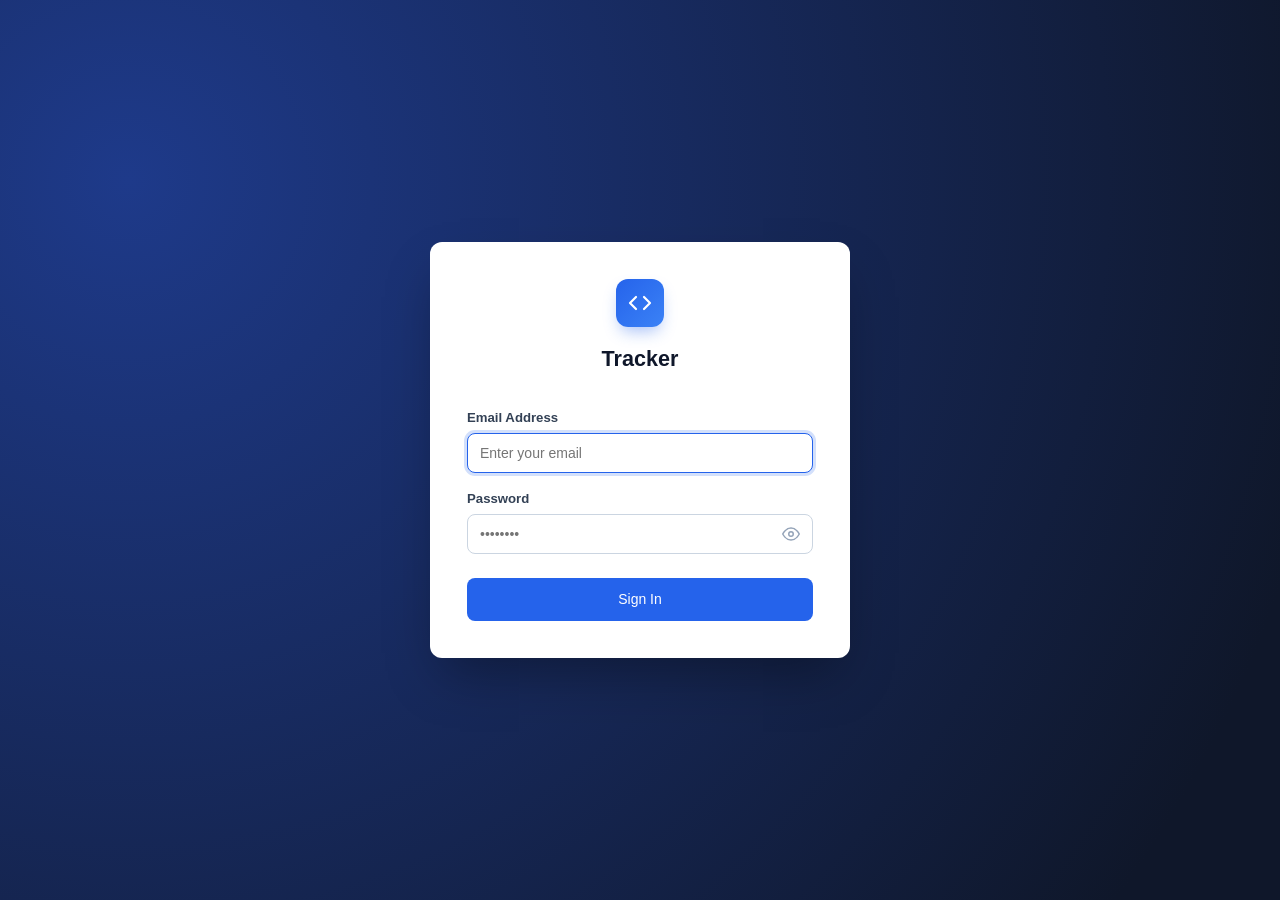
==== commit cbc90479: "Add dashboard drilldowns and reports" ====
--- a/index.html
+++ b/index.html
@@ -3,7 +3,7 @@
 <head>
   <meta charset="UTF-8" />
   <meta name="viewport" content="width=device-width, initial-scale=1.0" />
-  <title>Project Development Tracker</title>
+  <title>Tracker</title>
   <style>
     :root {
       --primary: #2563eb;
@@ -262,11 +262,8 @@
     .badge-deployed { background: var(--success-light); color: var(--success); }
     .badge-deployed::before { background: var(--success); }
 
-    .badge-closed { background: var(--gray-100); color: var(--gray-600); }
-    .badge-closed::before { background: var(--gray-400); }
-
-    .badge-blocked { background: var(--danger-light); color: var(--danger); }
-    .badge-blocked::before { background: var(--danger); }
+    .badge-rejected { background: var(--danger-light); color: var(--danger); }
+    .badge-rejected::before { background: var(--danger); }
 
     /* SFDC Badges */
     .badge-sfdc-open { background: #fef08a; color: #854d0e; }
@@ -347,23 +344,6 @@
       display: none;
     }
 
-    .demo-credentials {
-      margin-top: 1.75rem;
-      padding: 0.75rem 1rem;
-      background: var(--gray-50);
-      border-radius: var(--radius-sm);
-      border: 1px dashed var(--gray-300);
-      font-size: 0.775rem;
-      color: var(--gray-600);
-    }
-    .demo-credentials code {
-      background: var(--gray-200);
-      padding: 2px 5px;
-      border-radius: 4px;
-      font-weight: 600;
-      color: var(--gray-800);
-    }
-
     /* ═══════════════════════════════════════
        APP SHELL & HEADER
     ═══════════════════════════════════════ */
@@ -441,6 +421,10 @@
     .dashboard-metric { padding:.9rem 1rem; border-radius:var(--radius); background:var(--gray-50); border:1px solid var(--border); }
     .dashboard-metric strong { display:block; font-size:1.4rem; color:var(--gray-900); }
     .dashboard-metric span { color:var(--gray-600); font-size:.82rem; }
+    .dashboard-drill-card { text-align:left; width:100%; cursor:pointer; color:inherit; font:inherit; }
+    .dashboard-drill-card:hover,.dashboard-drill:hover { border-color:var(--primary); background:var(--primary-light); color:var(--primary); }
+    .dashboard-drill-card:focus-visible,.dashboard-drill:focus-visible { outline:2px solid var(--primary); outline-offset:2px; }
+    .dashboard-drill { border:0; background:transparent; color:var(--primary); font:inherit; font-weight:700; text-decoration:underline; text-underline-offset:2px; cursor:pointer; padding:.2rem; border-radius:4px; }
     .status-row { display:grid; grid-template-columns:110px 1fr 42px; gap:.75rem; align-items:center; margin:.65rem 0; font-size:.85rem; }
     .status-track { height:10px; background:var(--gray-100); border-radius:99px; overflow:hidden; }
     .status-fill { height:100%; background:var(--primary); border-radius:99px; }
@@ -1063,8 +1047,7 @@
             <polyline points="8 6 2 12 8 18"></polyline>
           </svg>
         </div>
-        <h1>Development Tracker</h1>
-        <p>Enterprise Request &amp; Release Portal</p>
+        <h1>Tracker</h1>
       </div>
 
       <div id="login-alert" class="login-alert" role="alert"></div>
@@ -1076,7 +1059,7 @@
             type="email" 
             id="input-email" 
             class="form-control" 
-            placeholder="admin@company.com" 
+            placeholder="Enter your email"
             required 
             autocomplete="username"
             autofocus
@@ -1105,10 +1088,6 @@
         </button>
       </form>
 
-      <div class="demo-credentials">
-        <strong>Default Admin:</strong> <code>admin@company.com</code><br/>
-        <strong>Password:</strong> <code>admin123</code>
-      </div>
     </div>
   </section>
 
@@ -1170,12 +1149,16 @@
           <div class="dashboard-grid" id="dashboard-metrics"></div>
         </div>
         <div class="dashboard-panel"><div class="dashboard-heading"><h2>Status breakdown</h2><span id="dashboard-period-label" style="color:var(--gray-500);font-size:.82rem;"></span></div><div id="dashboard-status"></div></div>
+        <div class="dashboard-analysis-grid">
+          <div class="dashboard-panel"><div class="dashboard-heading"><div><h2>Request type mix</h2><p style="font-size:.8rem;color:var(--gray-500);">Demand by request type</p></div></div><div id="dashboard-request-types"></div></div>
+          <div class="dashboard-panel"><div class="dashboard-heading"><div><h2>Department summary</h2><p style="font-size:.8rem;color:var(--gray-500);">Active delivery, rejected, overdue and deployed work</p></div></div><div id="dashboard-departments"></div></div>
+        </div>
         <div class="dashboard-panel"><div class="dashboard-heading"><div><h2>Monthly throughput</h2><p style="font-size:.8rem;color:var(--gray-500);">Requests created and production deployments by month</p></div><div class="chart-legend"><span><i></i>Created</span><span><i class="deployed"></i>Deployed</span></div></div><div id="dashboard-throughput" class="dashboard-chart" role="img" aria-label="Monthly requests created and deployed chart"></div></div>
         <div class="dashboard-analysis-grid">
           <div class="dashboard-panel"><div class="dashboard-heading"><div><h2>SLA performance</h2><p style="font-size:.8rem;color:var(--gray-500);">Measured against expected production date</p></div></div><div class="dashboard-grid" id="dashboard-sla"></div><p id="dashboard-sla-note" style="font-size:.76rem;color:var(--gray-500);margin-top:.75rem"></p></div>
           <div class="dashboard-panel"><div class="dashboard-heading"><div><h2>Work aging</h2><p style="font-size:.8rem;color:var(--gray-500);">Age of ongoing requests, from creation date</p></div></div><div id="dashboard-aging"></div></div>
         </div>
-        <div class="dashboard-panel"><div class="dashboard-heading"><h2>Developer workload</h2><span style="color:var(--gray-500);font-size:.82rem;">Open, active, blocked and overdue requests</span></div><div id="dashboard-developers"></div></div>
+        <div class="dashboard-panel"><div class="dashboard-heading"><h2>Developer workload</h2><span style="color:var(--gray-500);font-size:.82rem;">Open, active, rejected and overdue requests · click a number to open matching tracker rows</span></div><div id="dashboard-developers"></div></div>
       </div>
       <!-- ── TRACKER SECTION ── -->
       <div id="section-tracker" style="display: flex; flex-direction: column; gap: 1.25rem;">
@@ -1217,8 +1200,8 @@
               <svg width="22" height="22" viewBox="0 0 24 24" fill="none" stroke="currentColor" stroke-width="2"><circle cx="12" cy="12" r="10"/><line x1="4.93" y1="4.93" x2="19.07" y2="19.07"/></svg>
             </div>
             <div class="stat-info">
-              <span class="stat-value" id="stat-blocked">0</span>
-              <span class="stat-label">Blocked</span>
+              <span class="stat-value" id="stat-rejected">0</span>
+              <span class="stat-label">Rejected</span>
             </div>
           </div>
 
@@ -1255,6 +1238,10 @@
               <option value="">All Assigned Projects</option>
             </select>
 
+            <select id="filter-developer" class="filter-select" onchange="renderTable()">
+              <option value="">All Developers</option>
+            </select>
+
             <select id="filter-status" class="filter-select" onchange="renderTable()">
               <option value="">All Statuses</option>
               <option value="Open">Open</option>
@@ -1262,8 +1249,7 @@
               <option value="In Review">In Review</option>
               <option value="Testing">Testing</option>
               <option value="Deployed">Deployed</option>
-              <option value="Closed">Closed</option>
-              <option value="Blocked">Blocked</option>
+              <option value="Rejected">Rejected</option>
             </select>
 
             <select id="filter-type" class="filter-select" onchange="renderTable()">
@@ -1279,6 +1265,8 @@
           </div>
 
           <div class="action-group">
+            <span id="dashboard-drilldown-label" style="display:none;color:var(--primary);font-size:.8rem;"></span>
+            <button class="btn btn-secondary btn-sm" id="btn-clear-dashboard-drilldown" onclick="clearDashboardDrilldown()" style="display:none">Clear dashboard selection</button>
             <button class="btn btn-secondary btn-sm" onclick="exportFilteredCSV()" title="Export filtered records to CSV">
               <svg width="15" height="15" viewBox="0 0 24 24" fill="none" stroke="currentColor" stroke-width="2"><path d="M21 15v4a2 2 0 0 1-2 2H5a2 2 0 0 1-2-2v-4"/><polyline points="7 10 12 15 17 10"/><line x1="12" y1="15" x2="12" y2="3"/></svg>
               Export CSV
@@ -1475,8 +1463,7 @@
                 <option value="In Review">In Review</option>
                 <option value="Testing">Testing</option>
                 <option value="Deployed">Deployed</option>
-                <option value="Closed">Closed</option>
-                <option value="Blocked">Blocked</option>
+                <option value="Rejected">Rejected</option>
               </select>
             </div>
 
@@ -1671,6 +1658,8 @@
     let users = [];
     let projects = [];
     let activeTab = 'tracker';
+    let dashboardDrilldownRecordIds = null;
+    let dashboardDrilldownData = { metrics: new Map(), statuses: new Map(), developers: new Map() };
 
     let currentEditingRecordId = null;
     let currentEditingUserId = null;
@@ -1816,7 +1805,7 @@
 
     function isOverdue(expectedDate, status) {
       if (!expectedDate) return false;
-      if (status === 'Deployed' || status === 'Closed') return false;
+      if (status === 'Deployed' || status === 'Rejected') return false;
       const today = toLocalISODate();
       return expectedDate < today;
     }
@@ -1931,6 +1920,7 @@
 
       populateDepartmentFilter();
       populateProjectFilter();
+      populateDeveloperFilter();
       updateStats();
       renderTable();
       renderDashboard();
@@ -2007,11 +1997,70 @@
       if (tab === 'dashboard') renderDashboard();
     }
 
+    function applyDashboardDrilldown(drillRecords, developer, description) {
+      dashboardDrilldownRecordIds = new Set(drillRecords.map(record => record.id));
+      document.getElementById('filter-developer').value = developer || '';
+      document.getElementById('filter-dept').value = '';
+      document.getElementById('filter-project').value = '';
+      document.getElementById('filter-status').value = '';
+      document.getElementById('filter-type').value = '';
+      document.getElementById('search-box').value = '';
+      document.getElementById('dashboard-drilldown-label').textContent = `${description} · ${drillRecords.length} records`;
+      document.getElementById('dashboard-drilldown-label').style.display = 'inline';
+      document.getElementById('btn-clear-dashboard-drilldown').style.display = 'inline-flex';
+      currentPage = 1;
+      switchView('tracker');
+      renderTable();
+    }
+
+    function clearDashboardDrilldown() {
+      dashboardDrilldownRecordIds = null;
+      document.getElementById('filter-developer').value = '';
+      document.getElementById('filter-dept').value = '';
+      document.getElementById('filter-project').value = '';
+      document.getElementById('filter-status').value = '';
+      document.getElementById('filter-type').value = '';
+      document.getElementById('search-box').value = '';
+      document.getElementById('dashboard-drilldown-label').style.display = 'none';
+      document.getElementById('btn-clear-dashboard-drilldown').style.display = 'none';
+      currentPage = 1;
+      renderTable();
+    }
+
+    function handleDashboardDrilldown(button) {
+      if (button.dataset.drillDeveloper) {
+        const developer = button.dataset.drillDeveloper;
+        const metric = button.dataset.drillMetric;
+        const rows = dashboardDrilldownData.developers.get(developer) || [];
+        const activeStatuses = ['Open','In Progress','In Review','Testing'];
+        const filtered = metric === 'active' ? rows.filter(record => activeStatuses.includes(record.status))
+          : metric === 'rejected' ? rows.filter(record => record.status === 'Rejected')
+          : metric === 'overdue' ? rows.filter(record => isOverdue(record.expectedProdDate, record.status))
+          : metric === 'deployed' ? rows.filter(record => record.status === 'Deployed') : rows;
+        const labels = { total:'All', active:'Active', rejected:'Rejected', overdue:'Overdue', deployed:'Deployed' };
+        applyDashboardDrilldown(filtered, developer, `${developer} · ${labels[metric] || 'All'}`);
+        return;
+      }
+      const key = button.dataset.drillKey;
+      const isMetric = button.closest('#dashboard-metrics');
+      const rows = (isMetric ? dashboardDrilldownData.metrics : dashboardDrilldownData.statuses).get(key) || [];
+      const developer = document.getElementById('dashboard-developer').value;
+      const description = isMetric ? button.dataset.drillLabel : `${key} status`;
+      applyDashboardDrilldown(rows, developer, description);
+    }
+
+    function enableDashboardDrilldownProgress() {
+      document.querySelectorAll('#dashboard-metrics button[data-drill-key], #dashboard-status button[data-drill-key], #dashboard-developers button[data-drill-developer]').forEach(button => {
+        if (!button.dataset.progressWrapped) bindProgressHandler(button, () => handleDashboardDrilldown(button));
+      });
+    }
+
     async function refreshApplicationData() {
       try {
         await loadApplicationState();
         populateDepartmentFilter();
         populateProjectFilter();
+        populateDeveloperFilter();
         updateStats();
         renderTable();
         if (currentUser?.role === 'admin') { renderUsersList(); renderProjectsList(); }
@@ -2068,34 +2117,62 @@
       document.getElementById('dashboard-period-label').textContent = `${periodLabel} · ${selected.length} requests`;
 
       const activeStatuses = ['Open','In Progress','In Review','Testing'];
-      const ongoingStatuses = [...activeStatuses, 'Blocked'];
+      const ongoingStatuses = [...activeStatuses];
       const activeCount = selected.filter(record => activeStatuses.includes(record.status)).length;
       const ongoingCount = selected.filter(record => ongoingStatuses.includes(record.status)).length;
       const deployedCount = selected.filter(record => record.status === 'Deployed').length;
-      const blockedCount = selected.filter(record => record.status === 'Blocked').length;
+      const rejectedCount = selected.filter(record => record.status === 'Rejected').length;
       const overdueCount = selected.filter(record => isOverdue(record.expectedProdDate, record.status)).length;
       const today = new Date(); today.setHours(0,0,0,0);
-      const dueSoonCount = selected.filter(record => {
+      const dueSoonRecords = selected.filter(record => {
         if (!ongoingStatuses.includes(record.status) || !record.expectedProdDate || isOverdue(record.expectedProdDate, record.status)) return false;
         const due = new Date(`${record.expectedProdDate}T00:00:00`);
         const remainingDays = Math.ceil((due - today) / 86400000);
         return remainingDays >= 0 && remainingDays <= 7;
-      }).length;
-      const completedForSla = selected.filter(record => ['Deployed','Closed'].includes(record.status) && record.expectedProdDate && record.prodDeployDate);
+      });
+      const dueSoonCount = dueSoonRecords.length;
+      const completedForSla = selected.filter(record => record.status === 'Deployed' && record.expectedProdDate && record.prodDeployDate);
       const onTimeCount = completedForSla.filter(record => record.prodDeployDate <= record.expectedProdDate).length;
+      const onTimeRecords = completedForSla.filter(record => record.prodDeployDate <= record.expectedProdDate);
       const slaRate = completedForSla.length ? `${Math.round(onTimeCount / completedForSla.length * 100)}%` : '—';
-      const metrics = [['Requests',selected.length],['Ongoing',ongoingCount],['Active',activeCount],['Deployed',deployedCount],['Blocked',blockedCount],['Overdue',overdueCount],['Due in 7 days',dueSoonCount],['SLA on time',slaRate]];
-      document.getElementById('dashboard-metrics').innerHTML = metrics.map(([label,value]) => `<div class="dashboard-metric"><strong>${value}</strong><span>${label}</span></div>`).join('');
-
-      const statuses = [...new Set(['Open','In Progress','In Review','Testing','Deployed','Closed','Blocked', ...selected.map(record => record.status).filter(Boolean)])];
+      const deployedWithDates = selected.filter(record => record.status === 'Deployed' && record.createdDate && record.prodDeployDate);
+      const cycleDays = deployedWithDates.map(record => Math.max(0, Math.round((new Date(`${record.prodDeployDate}T00:00:00`) - new Date(`${record.createdDate}T00:00:00`)) / 86400000)));
+      const averageCycleDays = cycleDays.length ? Math.round(cycleDays.reduce((sum, value) => sum + value, 0) / cycleDays.length) : null;
+      const metrics = [
+        ['requests','Requests',selected.length,selected],
+        ['ongoing','Ongoing',ongoingCount,selected.filter(record => ongoingStatuses.includes(record.status))],
+        ['active','Active',activeCount,selected.filter(record => activeStatuses.includes(record.status))],
+        ['deployed','Deployed',deployedCount,selected.filter(record => record.status === 'Deployed')],
+        ['rejected','Rejected',rejectedCount,selected.filter(record => record.status === 'Rejected')],
+        ['overdue','Overdue',overdueCount,selected.filter(record => isOverdue(record.expectedProdDate, record.status))],
+        ['due-soon','Due in 7 days',dueSoonCount,dueSoonRecords],
+        ['sla-on-time','SLA on time',slaRate,onTimeRecords],
+        ['cycle-time','Avg. delivery days',averageCycleDays === null ? '—' : averageCycleDays,deployedWithDates],
+      ];
+      dashboardDrilldownData.metrics = new Map(metrics.map(metric => [metric[0], metric[3]]));
+      document.getElementById('dashboard-metrics').innerHTML = metrics.map(([key,label,value]) => `<button type="button" class="dashboard-metric dashboard-drill-card" data-drill-key="${key}" data-drill-label="${escapeHTML(label)}"><strong>${value}</strong><span>${escapeHTML(label)}</span></button>`).join('');
+
+      const statuses = [...new Set(['Open','In Progress','In Review','Testing','Deployed','Rejected', ...selected.map(record => record.status).filter(Boolean)])];
       const statusCounts = statuses.map(status => [status, selected.filter(record => record.status === status).length]);
       const maxStatus = Math.max(1, ...statusCounts.map(([,count]) => count));
-      document.getElementById('dashboard-status').innerHTML = statusCounts.map(([status,count]) => `<div class="status-row"><span>${escapeHTML(status)}</span><div class="status-track"><div class="status-fill" style="width:${count/maxStatus*100}%"></div></div><strong>${count}</strong></div>`).join('');
+      dashboardDrilldownData.statuses = new Map(statusCounts.map(([status]) => [status, selected.filter(record => record.status === status)]));
+      document.getElementById('dashboard-status').innerHTML = statusCounts.map(([status,count]) => `<div class="status-row"><span>${escapeHTML(status)}</span><div class="status-track"><div class="status-fill" style="width:${count/maxStatus*100}%"></div></div><strong><button type="button" class="dashboard-drill" data-drill-key="${escapeHTML(status)}" title="Show ${count} ${escapeHTML(status)} records in Tracker">${count}</button></strong></div>`).join('');
+
+      const requestTypes = new Map();
+      selected.forEach(record => { const key = String(record.requestType || 'Unspecified').trim() || 'Unspecified'; requestTypes.set(key, (requestTypes.get(key) || 0) + 1); });
+      const typeRows = [...requestTypes.entries()].sort((a,b) => b[1]-a[1] || a[0].localeCompare(b[0]));
+      const maxType = Math.max(1, ...typeRows.map(([,count]) => count));
+      document.getElementById('dashboard-request-types').innerHTML = typeRows.length ? typeRows.map(([type,count]) => `<div class="status-row"><span>${escapeHTML(type)}</span><div class="status-track"><div class="status-fill" style="width:${count/maxType*100}%"></div></div><strong>${count}</strong></div>`).join('') : '<p style="color:var(--gray-500)">No requests for this selection.</p>';
+
+      const departmentGroups = new Map();
+      selected.forEach(record => { const name = String(record.department || 'Unspecified').trim() || 'Unspecified'; departmentGroups.set(name, [...(departmentGroups.get(name) || []), record]); });
+      const departmentRows = [...departmentGroups.entries()].sort((a,b) => b[1].length-a[1].length || a[0].localeCompare(b[0]));
+      document.getElementById('dashboard-departments').innerHTML = departmentRows.length ? `<div style="overflow-x:auto"><table class="data-table"><thead><tr><th>Department</th><th>Total</th><th>Active</th><th>Rejected</th><th>Overdue</th><th>Deployed</th></tr></thead><tbody>${departmentRows.map(([name,items]) => `<tr><td>${escapeHTML(name)}</td><td>${items.length}</td><td>${items.filter(record => activeStatuses.includes(record.status)).length}</td><td>${items.filter(record => record.status === 'Rejected').length}</td><td>${items.filter(record => isOverdue(record.expectedProdDate,record.status)).length}</td><td>${items.filter(record => record.status === 'Deployed').length}</td></tr>`).join('')}</tbody></table></div>` : '<p style="color:var(--gray-500)">No requests for this selection.</p>';
 
       const slaPct = completedForSla.length ? Math.round(onTimeCount / completedForSla.length * 100) : 0;
       const slaMetrics = [['On time',onTimeCount],['Late',completedForSla.length-onTimeCount],['Eligible completed',completedForSla.length]];
       document.getElementById('dashboard-sla').innerHTML = slaMetrics.map(([label,value]) => `<div class="dashboard-metric"><strong>${value}</strong><span>${label}</span></div>`).join('') + `<div class="dashboard-metric"><strong>${completedForSla.length ? `${slaPct}%` : '—'}</strong><span>On-time rate</span></div>`;
-      document.getElementById('dashboard-sla-note').textContent = `SLA is evaluated only for deployed or closed requests with both expected and actual production dates (${completedForSla.length} eligible in this selection).`;
+      document.getElementById('dashboard-sla-note').textContent = `SLA is evaluated for deployed requests with both expected and actual production dates (${completedForSla.length} eligible). Average delivery time uses ${deployedWithDates.length} deployed requests with creation and deployment dates.`;
 
       const ageBuckets = [['0–7 days',0],['8–14 days',0],['15–30 days',0],['31+ days',0]];
       selected.filter(record => ongoingStatuses.includes(record.status) && record.createdDate).forEach(record => {
@@ -2109,8 +2186,8 @@
 
       const monthly = Array.from({length:12}, (_, index) => {
         const monthNumber = index + 1;
-        const created = records.filter(record => (!selectedDeveloper || record.developer === selectedDeveloper) && String(record.createdDate || '').slice(0,4) === String(year) && Number(String(record.createdDate || '').slice(5,7)) === monthNumber).length;
-        const deployed = records.filter(record => (!selectedDeveloper || record.developer === selectedDeveloper) && String(record.prodDeployDate || '').slice(0,4) === String(year) && Number(String(record.prodDeployDate || '').slice(5,7)) === monthNumber).length;
+        const created = records.filter(record => (!selectedDeveloper || String(record.developer || '').trim() === selectedDeveloper) && String(record.createdDate || '').slice(0,4) === String(year) && Number(String(record.createdDate || '').slice(5,7)) === monthNumber).length;
+        const deployed = records.filter(record => (!selectedDeveloper || String(record.developer || '').trim() === selectedDeveloper) && String(record.prodDeployDate || '').slice(0,4) === String(year) && Number(String(record.prodDeployDate || '').slice(5,7)) === monthNumber).length;
         return { month: new Date(year, index, 1).toLocaleDateString('en', {month:'short'}), created, deployed };
       });
       const maxVolume = Math.max(1, ...monthly.flatMap(item => [item.created,item.deployed]));
@@ -2119,7 +2196,10 @@
       const grouped = new Map();
       inPeriod.forEach(record => { const name = String(record.developer || 'Unassigned').trim() || 'Unassigned'; if (!selectedDeveloper || name === selectedDeveloper) grouped.set(name, [...(grouped.get(name) || []), record]); });
       const rows = [...grouped.entries()].sort((a,b) => b[1].length-a[1].length || a[0].localeCompare(b[0]));
-      document.getElementById('dashboard-developers').innerHTML = rows.length ? `<div style="overflow-x:auto"><table class="data-table"><thead><tr><th>Developer</th><th>Total</th><th>Active</th><th>Blocked</th><th>Overdue</th><th>Deployed</th></tr></thead><tbody>${rows.map(([name,items]) => `<tr><td>${escapeHTML(name)}</td><td>${items.length}</td><td>${items.filter(r=>['Open','In Progress','In Review','Testing'].includes(r.status)).length}</td><td>${items.filter(r=>r.status==='Blocked').length}</td><td>${items.filter(r=>isOverdue(r.expectedProdDate,r.status)).length}</td><td>${items.filter(r=>r.status==='Deployed').length}</td></tr>`).join('')}</tbody></table></div>` : '<p style="color:var(--gray-500);padding:.75rem 0">No requests for this selection.</p>';
+      dashboardDrilldownData.developers = new Map(rows);
+      const countButton = (name, metric, count) => `<button type="button" class="dashboard-drill" data-drill-developer="${escapeHTML(name)}" data-drill-metric="${metric}" title="Show ${count} ${escapeHTML(metric)} records for ${escapeHTML(name)} in Tracker">${count}</button>`;
+      document.getElementById('dashboard-developers').innerHTML = rows.length ? `<div style="overflow-x:auto"><table class="data-table"><thead><tr><th>Developer</th><th>Total</th><th>Active</th><th>Rejected</th><th>Overdue</th><th>Deployed</th></tr></thead><tbody>${rows.map(([name,items]) => `<tr><td>${countButton(name,'total',escapeHTML(name))}</td><td>${countButton(name,'total',items.length)}</td><td>${countButton(name,'active',items.filter(r=>['Open','In Progress','In Review','Testing'].includes(r.status)).length)}</td><td>${countButton(name,'rejected',items.filter(r=>r.status==='Rejected').length)}</td><td>${countButton(name,'overdue',items.filter(r=>isOverdue(r.expectedProdDate,r.status)).length)}</td><td>${countButton(name,'deployed',items.filter(r=>r.status==='Deployed').length)}</td></tr>`).join('')}</tbody></table></div>` : '<p style="color:var(--gray-500);padding:.75rem 0">No requests for this selection.</p>';
+      enableDashboardDrilldownProgress();
     }
 
     /* ── Search & Filter Logic ── */
@@ -2161,6 +2241,14 @@
       if (projects.some(project => project.id === currentValue)) select.value = currentValue;
     }
 
+    function populateDeveloperFilter() {
+      const select = document.getElementById('filter-developer');
+      const currentValue = select.value;
+      const names = [...new Set(records.map(record => String(record.developer || '').trim()).filter(Boolean))].sort((a,b) => a.localeCompare(b));
+      select.innerHTML = '<option value="">All Developers</option>' + names.map(name => `<option value="${escapeHTML(name)}">${escapeHTML(name)}</option>`).join('');
+      if (names.includes(currentValue)) select.value = currentValue;
+    }
+
     function populateRecordProjectOptions(selectedId = '') {
       const select = document.getElementById('rec-project');
       select.innerHTML = '<option value="">Select project...</option>' + projects
@@ -2173,12 +2261,15 @@
       const searchTerm = document.getElementById('search-box').value.trim().toLowerCase();
       const deptFilter = document.getElementById('filter-dept').value;
       const projectFilter = document.getElementById('filter-project').value;
+      const developerFilter = document.getElementById('filter-developer').value;
       const statusFilter = document.getElementById('filter-status').value;
       const typeFilter = document.getElementById('filter-type').value;
 
       return records.filter(r => {
+        if (dashboardDrilldownRecordIds && !dashboardDrilldownRecordIds.has(r.id)) return false;
         if (deptFilter && r.department !== deptFilter) return false;
         if (projectFilter && r.projectId !== projectFilter) return false;
+        if (developerFilter && String(r.developer || '').trim() !== developerFilter) return false;
         if (statusFilter && r.status !== statusFilter) return false;
         if (typeFilter && r.requestType !== typeFilter) return false;
 
@@ -2207,7 +2298,7 @@
     function updateStats() {
       let active = 0;
       let deployed = 0;
-      let blocked = 0;
+      let rejected = 0;
       let overdue = 0;
 
       records.forEach(r => {
@@ -2215,14 +2306,14 @@
           active++;
         }
         if (r.status === 'Deployed') deployed++;
-        if (r.status === 'Blocked') blocked++;
+        if (r.status === 'Rejected') rejected++;
         if (isOverdue(r.expectedProdDate, r.status)) overdue++;
       });
 
       document.getElementById('stat-total').textContent = records.length;
       document.getElementById('stat-active').textContent = active;
       document.getElementById('stat-deployed').textContent = deployed;
-      document.getElementById('stat-blocked').textContent = blocked;
+      document.getElementById('stat-rejected').textContent = rejected;
       document.getElementById('stat-overdue').textContent = overdue;
     }
 
@@ -2498,6 +2589,7 @@
       showToast(currentEditingRecordId ? 'Record updated successfully' : 'Record created successfully', 'success');
       closeModal('modal-record');
       populateDepartmentFilter();
+      populateDeveloperFilter();
       updateStats();
       renderTable();
       renderDashboard();
@@ -2524,6 +2616,7 @@
         closeModal('modal-confirm');
         showToast('Record removed from the active tracker', 'success');
         populateDepartmentFilter();
+        populateDeveloperFilter();
         updateStats();
         renderTable();
         renderDashboard();
@@ -2891,7 +2984,7 @@
       const url = URL.createObjectURL(blob);
       const link = document.createElement('a');
       link.setAttribute('href', url);
-      link.setAttribute('download', `DevTracker_Export_${new Date().toISOString().split('T')[0]}.csv`);
+      link.setAttribute('download', `Tracker_Export_${new Date().toISOString().split('T')[0]}.csv`);
       document.body.appendChild(link);
       link.click();
       document.body.removeChild(link);
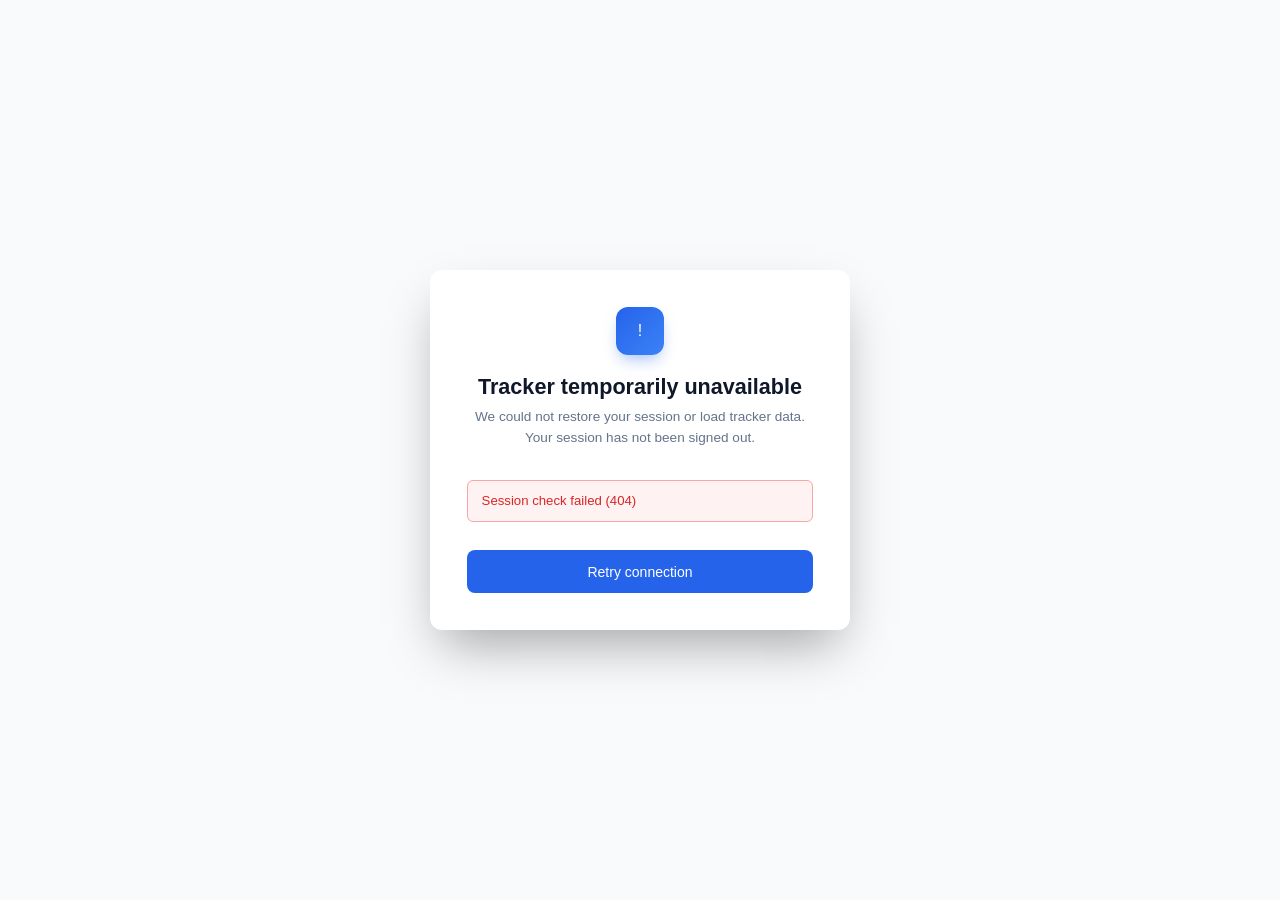
==== commit ee173c0b: "Keep page navigation sessions stable" ====
--- a/index.html
+++ b/index.html
@@ -4,1036 +4,17 @@
   <meta charset="UTF-8" />
   <meta name="viewport" content="width=device-width, initial-scale=1.0" />
   <title>Tracker</title>
-  <style>
-    :root {
-      --primary: #2563eb;
-      --primary-hover: #1d4ed8;
-      --primary-light: #eff6ff;
-      --primary-focus: rgba(37, 99, 235, 0.2);
-      --success: #16a34a;
-      --success-light: #f0fdf4;
-      --warning: #d97706;
-      --warning-light: #fffbeb;
-      --danger: #dc2626;
-      --danger-light: #fef2f2;
-      --info: #0284c7;
-      --info-light: #f0f9ff;
-      --purple: #7c3aed;
-      --purple-light: #f5f3ff;
-      
-      --gray-50: #f8fafc;
-      --gray-100: #f1f5f9;
-      --gray-200: #e2e8f0;
-      --gray-300: #cbd5e1;
-      --gray-400: #94a3b8;
-      --gray-500: #64748b;
-      --gray-600: #475569;
-      --gray-700: #334155;
-      --gray-800: #1e293b;
-      --gray-900: #0f172a;
-      
-      --surface: #ffffff;
-      --border: #e2e8f0;
-      --border-dark: #cbd5e1;
-      --radius: 8px;
-      --radius-lg: 12px;
-      --radius-sm: 6px;
-      --shadow-sm: 0 1px 2px 0 rgb(0 0 0 / 0.05);
-      --shadow: 0 4px 6px -1px rgb(0 0 0 / 0.1), 0 2px 4px -2px rgb(0 0 0 / 0.1);
-      --shadow-lg: 0 10px 15px -3px rgb(0 0 0 / 0.1), 0 4px 6px -4px rgb(0 0 0 / 0.1);
-      --font: -apple-system, BlinkMacSystemFont, "Segoe UI", Roboto, Helvetica, Arial, sans-serif;
-      --transition: 0.15s ease-in-out;
-    }
-
-    *, *::before, *::after {
-      box-sizing: border-box;
-      margin: 0;
-      padding: 0;
-    }
-
-    body {
-      font-family: var(--font);
-      background-color: var(--gray-50);
-      color: var(--gray-800);
-      line-height: 1.5;
-      min-height: 100vh;
-      display: flex;
-      flex-direction: column;
-    }
-
-    /* Accessibility utility */
-    .sr-only {
-      position: absolute;
-      width: 1px;
-      height: 1px;
-      padding: 0;
-      margin: -1px;
-      overflow: hidden;
-      clip: rect(0, 0, 0, 0);
-      border: 0;
-    }
-
-    /* Common Buttons */
-    .btn {
-      display: inline-flex;
-      align-items: center;
-      justify-content: center;
-      gap: 6px;
-      font-weight: 500;
-      font-size: 0.875rem;
-      padding: 0.5rem 1rem;
-      border-radius: var(--radius);
-      border: 1px solid transparent;
-      cursor: pointer;
-      transition: all var(--transition);
-      text-decoration: none;
-      line-height: 1.25rem;
-      white-space: nowrap;
-    }
-
-    .btn:focus-visible {
-      outline: 2px solid var(--primary);
-      outline-offset: 2px;
-    }
-
-    .btn-primary {
-      background-color: var(--primary);
-      color: #ffffff;
-    }
-    .btn-primary:hover {
-      background-color: var(--primary-hover);
-    }
-
-    .btn-secondary {
-      background-color: var(--surface);
-      border-color: var(--border);
-      color: var(--gray-700);
-    }
-    .btn-secondary:hover {
-      background-color: var(--gray-100);
-      border-color: var(--gray-300);
-    }
-
-    .btn-success {
-      background-color: var(--success);
-      color: #ffffff;
-    }
-    .btn-success:hover {
-      background-color: #15803d;
-    }
-
-    .btn-danger {
-      background-color: var(--danger);
-      color: #ffffff;
-    }
-    .btn-danger:hover {
-      background-color: #b91c1c;
-    }
-
-    .btn-sm {
-      padding: 0.35rem 0.65rem;
-      font-size: 0.775rem;
-      border-radius: var(--radius-sm);
-    }
-
-    .btn-icon {
-      padding: 0.4rem;
-      border-radius: var(--radius-sm);
-      color: var(--gray-500);
-      background: transparent;
-      border: 1px solid transparent;
-      cursor: pointer;
-      display: inline-flex;
-      align-items: center;
-      justify-content: center;
-      transition: all var(--transition);
-    }
-    .btn-icon:hover {
-      background-color: var(--gray-100);
-      color: var(--gray-900);
-    }
-    .btn-icon.delete:hover {
-      background-color: var(--danger-light);
-      color: var(--danger);
-    }
-
-    /* Inputs and Forms */
-    .form-group {
-      margin-bottom: 1rem;
-      display: flex;
-      flex-direction: column;
-      gap: 0.35rem;
-      position: relative;
-    }
-
-    .form-group label {
-      font-size: 0.825rem;
-      font-weight: 600;
-      color: var(--gray-700);
-    }
-
-    .form-control {
-      width: 100%;
-      padding: 0.55rem 0.75rem;
-      font-size: 0.875rem;
-      line-height: 1.25rem;
-      color: var(--gray-900);
-      background-color: var(--surface);
-      border: 1px solid var(--border-dark);
-      border-radius: var(--radius);
-      transition: border-color var(--transition), box-shadow var(--transition);
-      font-family: inherit;
-    }
-
-    .form-control:focus {
-      outline: none;
-      border-color: var(--primary);
-      box-shadow: 0 0 0 3px var(--primary-focus);
-    }
-
-    .form-control.error {
-      border-color: var(--danger);
-    }
-
-    .input-feedback {
-      font-size: 0.75rem;
-      color: var(--danger);
-      display: none;
-    }
-    .input-feedback.visible {
-      display: block;
-    }
-
-    .password-wrap {
-      position: relative;
-      display: flex;
-      align-items: center;
-    }
-    .password-wrap .form-control {
-      padding-right: 2.5rem;
-    }
-    .password-toggle {
-      position: absolute;
-      right: 0.6rem;
-      background: none;
-      border: none;
-      color: var(--gray-400);
-      cursor: pointer;
-      padding: 0.2rem;
-      display: flex;
-      align-items: center;
-    }
-    .password-toggle:hover {
-      color: var(--gray-700);
-    }
-
-    /* Badge Tags */
-    .badge {
-      display: inline-flex;
-      align-items: center;
-      gap: 4px;
-      padding: 0.2rem 0.55rem;
-      border-radius: 9999px;
-      font-size: 0.75rem;
-      font-weight: 600;
-      white-space: nowrap;
-      text-transform: capitalize;
-    }
-    .badge::before {
-      content: '';
-      display: inline-block;
-      width: 6px;
-      height: 6px;
-      border-radius: 50%;
-    }
-
-    .badge-open { background: var(--info-light); color: var(--info); }
-    .badge-open::before { background: var(--info); }
-
-    .badge-in-progress { background: var(--warning-light); color: var(--warning); }
-    .badge-in-progress::before { background: var(--warning); }
-
-    .badge-in-review { background: var(--purple-light); color: var(--purple); }
-    .badge-in-review::before { background: var(--purple); }
-
-    .badge-testing { background: #e0f2fe; color: #0369a1; }
-    .badge-testing::before { background: #0284c7; }
-
-    .badge-deployed { background: var(--success-light); color: var(--success); }
-    .badge-deployed::before { background: var(--success); }
-
-    .badge-rejected { background: var(--danger-light); color: var(--danger); }
-    .badge-rejected::before { background: var(--danger); }
-
-    /* SFDC Badges */
-    .badge-sfdc-open { background: #fef08a; color: #854d0e; }
-    .badge-sfdc-pending { background: #e0e7ff; color: #3730a3; }
-    .badge-sfdc-closed { background: #dcfce7; color: #166534; }
-
-    /* Overdue tag */
-    .badge-overdue {
-      background-color: var(--danger-light);
-      color: var(--danger);
-      font-weight: 700;
-      padding: 0.15rem 0.4rem;
-      font-size: 0.7rem;
-      border-radius: 4px;
-      border: 1px solid #fecaca;
-      display: inline-flex;
-      align-items: center;
-      gap: 3px;
-    }
-
-    /* ═══════════════════════════════════════
-       LOGIN VIEW
-    ═══════════════════════════════════════ */
-    #view-login {
-      flex: 1;
-      display: flex;
-      align-items: center;
-      justify-content: center;
-      padding: 1.5rem;
-      background: radial-gradient(circle at 10% 20%, #1e3a8a 0%, #0f172a 90%);
-    }
-
-    .login-box {
-      background: var(--surface);
-      border-radius: var(--radius-lg);
-      box-shadow: 0 25px 50px -12px rgba(0, 0, 0, 0.35);
-      width: 100%;
-      max-width: 420px;
-      padding: 2.25rem;
-      border: 1px solid rgba(255, 255, 255, 0.1);
-    }
-
-    .login-header {
-      text-align: center;
-      margin-bottom: 2rem;
-    }
-    .brand-icon {
-      width: 48px;
-      height: 48px;
-      border-radius: 12px;
-      background: linear-gradient(135deg, var(--primary) 0%, #3b82f6 100%);
-      display: inline-flex;
-      align-items: center;
-      justify-content: center;
-      color: #fff;
-      margin-bottom: 1rem;
-      box-shadow: 0 8px 16px -4px rgba(37, 99, 235, 0.4);
-    }
-    .login-header h1 {
-      font-size: 1.35rem;
-      font-weight: 700;
-      color: var(--gray-900);
-    }
-    .login-header p {
-      color: var(--gray-500);
-      font-size: 0.85rem;
-      margin-top: 0.25rem;
-    }
-
-    .login-alert {
-      padding: 0.65rem 0.85rem;
-      border-radius: var(--radius-sm);
-      background-color: var(--danger-light);
-      border: 1px solid #fca5a5;
-      color: var(--danger);
-      font-size: 0.825rem;
-      margin-bottom: 1.25rem;
-      display: none;
-    }
-
-    /* ═══════════════════════════════════════
-       APP SHELL & HEADER
-    ═══════════════════════════════════════ */
-    #view-app {
-      display: none;
-      flex-direction: column;
-      flex: 1;
-    }
-
-    .app-header {
-      background: var(--surface);
-      border-bottom: 1px solid var(--border);
-      position: sticky;
-      top: 0;
-      z-index: 40;
-      box-shadow: var(--shadow-sm);
-    }
-
-    .header-content {
-      max-width: 1700px;
-      margin: 0 auto;
-      padding: 0.75rem 1.5rem;
-      display: flex;
-      align-items: center;
-      justify-content: space-between;
-      gap: 1rem;
-    }
-
-    .brand-section {
-      display: flex;
-      align-items: center;
-      gap: 0.75rem;
-    }
-    .brand-logo {
-      width: 32px;
-      height: 32px;
-      border-radius: 8px;
-      background: linear-gradient(135deg, var(--primary) 0%, #3b82f6 100%);
-      display: flex;
-      align-items: center;
-      justify-content: center;
-      color: #fff;
-    }
-    .nav-tabs {
-      display: flex;
-      gap: 0.5rem;
-    }
-    .nav-tab {
-      padding: 0.45rem 0.9rem;
-      font-size: 0.85rem;
-      font-weight: 600;
-      color: var(--gray-600);
-      border-radius: var(--radius);
-      border: none;
-      background: transparent;
-      cursor: pointer;
-      display: flex;
-      align-items: center;
-      gap: 6px;
-      transition: all var(--transition);
-    }
-    .nav-tab:hover {
-      background: var(--gray-100);
-      color: var(--gray-900);
-    }
-    .nav-tab.active {
-      background: var(--primary-light);
-      color: var(--primary);
-    }
-    .dashboard-panel { background: var(--surface); border: 1px solid var(--border); border-radius: var(--radius); padding: 1.25rem; box-shadow: var(--shadow-sm); }
-    .dashboard-heading { display:flex; align-items:center; justify-content:space-between; gap:1rem; flex-wrap:wrap; margin-bottom:1rem; }
-    .dashboard-heading h2 { font-size:1.1rem; color:var(--gray-900); }
-    .dashboard-controls { display:flex; gap:.6rem; align-items:center; flex-wrap:wrap; }
-    .dashboard-grid { display:grid; grid-template-columns:repeat(auto-fit,minmax(150px,1fr)); gap:.75rem; }
-    .dashboard-metric { padding:.9rem 1rem; border-radius:var(--radius); background:var(--gray-50); border:1px solid var(--border); }
-    .dashboard-metric strong { display:block; font-size:1.4rem; color:var(--gray-900); }
-    .dashboard-metric span { color:var(--gray-600); font-size:.82rem; }
-    .dashboard-drill-card { text-align:left; width:100%; cursor:pointer; color:inherit; font:inherit; }
-    .dashboard-drill-card:hover,.dashboard-drill:hover { border-color:var(--primary); background:var(--primary-light); color:var(--primary); }
-    .dashboard-drill-card:focus-visible,.dashboard-drill:focus-visible { outline:2px solid var(--primary); outline-offset:2px; }
-    .dashboard-drill { border:0; background:transparent; color:var(--primary); font:inherit; font-weight:700; text-decoration:underline; text-underline-offset:2px; cursor:pointer; padding:.2rem; border-radius:4px; }
-    .status-row { display:grid; grid-template-columns:110px 1fr 42px; gap:.75rem; align-items:center; margin:.65rem 0; font-size:.85rem; }
-    .status-track { height:10px; background:var(--gray-100); border-radius:99px; overflow:hidden; }
-    .status-fill { height:100%; background:var(--primary); border-radius:99px; }
-    .dashboard-chart { display:grid; grid-template-columns:repeat(12,minmax(32px,1fr)); gap:.5rem; align-items:end; min-height:190px; overflow-x:auto; padding:.5rem 0; }
-    .chart-month { min-width:32px; display:flex; flex-direction:column; align-items:center; justify-content:flex-end; gap:.35rem; height:180px; color:var(--gray-500); font-size:.7rem; }
-    .chart-bars { height:145px; width:100%; display:flex; align-items:flex-end; justify-content:center; gap:3px; border-bottom:1px solid var(--border); }
-    .chart-bar { width:38%; min-height:2px; border-radius:4px 4px 0 0; background:var(--primary); }
-    .chart-bar.deployed { background:var(--success); }
-    .chart-legend { display:flex; gap:1rem; color:var(--gray-600); font-size:.8rem; }
-    .chart-legend i { display:inline-block; width:9px; height:9px; border-radius:2px; margin-right:.35rem; background:var(--primary); }
-    .chart-legend i.deployed { background:var(--success); }
-    .dashboard-analysis-grid { display:grid; grid-template-columns:repeat(auto-fit,minmax(280px,1fr)); gap:1rem; }
-    .button-spinner { width:14px; height:14px; border:2px solid currentColor; border-right-color:transparent; border-radius:50%; animation:button-spin .7s linear infinite; display:inline-block; vertical-align:middle; margin-left:7px; }
-    @keyframes button-spin { to { transform:rotate(360deg); } }
-    button.is-processing { cursor:progress; }
-
-    .user-profile {
-      display: flex;
-      align-items: center;
-      gap: 0.85rem;
-    }
-    .user-avatar {
-      width: 36px;
-      height: 36px;
-      border-radius: 50%;
-      background: var(--gray-200);
-      color: var(--gray-700);
-      font-weight: 700;
-      font-size: 0.875rem;
-      display: flex;
-      align-items: center;
-      justify-content: center;
-      text-transform: uppercase;
-      border: 2px solid var(--border);
-    }
-    .user-details {
-      display: flex;
-      flex-direction: column;
-      line-height: 1.2;
-    }
-    .user-name {
-      font-size: 0.85rem;
-      font-weight: 600;
-      color: var(--gray-800);
-    }
-    .user-role {
-      font-size: 0.725rem;
-      color: var(--gray-500);
-      text-transform: capitalize;
-    }
-
-    /* ═══════════════════════════════════════
-       MAIN CONTENT CONTAINER
-    ═══════════════════════════════════════ */
-    .app-main {
-      flex: 1;
-      max-width: 1700px;
-      width: 100%;
-      margin: 0 auto;
-      padding: 1.5rem;
-      display: flex;
-      flex-direction: column;
-      gap: 1.25rem;
-    }
-
-    /* Stat Cards */
-    .stats-grid {
-      display: grid;
-      grid-template-columns: repeat(auto-fit, minmax(180px, 1fr));
-      gap: 1rem;
-    }
-    .stat-card {
-      background: var(--surface);
-      border-radius: var(--radius);
-      padding: 1.1rem 1.25rem;
-      border: 1px solid var(--border);
-      box-shadow: var(--shadow-sm);
-      display: flex;
-      align-items: center;
-      gap: 1rem;
-    }
-    .stat-icon-wrap {
-      width: 44px;
-      height: 44px;
-      border-radius: 10px;
-      display: flex;
-      align-items: center;
-      justify-content: center;
-      flex-shrink: 0;
-    }
-    .stat-info {
-      display: flex;
-      flex-direction: column;
-    }
-    .stat-value {
-      font-size: 1.45rem;
-      font-weight: 700;
-      color: var(--gray-900);
-      line-height: 1.2;
-    }
-    .stat-label {
-      font-size: 0.775rem;
-      color: var(--gray-500);
-      font-weight: 500;
-      text-transform: uppercase;
-      letter-spacing: 0.025em;
-    }
-
-    /* Toolbar / Action Controls */
-    .toolbar-card {
-      background: var(--surface);
-      border-radius: var(--radius);
-      padding: 1rem 1.25rem;
-      border: 1px solid var(--border);
-      box-shadow: var(--shadow-sm);
-      display: flex;
-      flex-wrap: wrap;
-      align-items: center;
-      justify-content: space-between;
-      gap: 0.85rem;
-    }
-
-    .filter-group {
-      display: flex;
-      flex-wrap: wrap;
-      align-items: center;
-      gap: 0.65rem;
-      flex: 1;
-    }
-
-    .search-input-wrap {
-      position: relative;
-      min-width: 260px;
-      flex: 1;
-      max-width: 380px;
-    }
-    .search-input-wrap svg {
-      position: absolute;
-      left: 0.75rem;
-      top: 50%;
-      transform: translateY(-50%);
-      color: var(--gray-400);
-      pointer-events: none;
-    }
-    .search-input-wrap input {
-      padding-left: 2.25rem;
-    }
-
-    .filter-select {
-      min-width: 150px;
-      padding: 0.5rem 0.75rem;
-      font-size: 0.85rem;
-      border-radius: var(--radius);
-      border: 1px solid var(--border-dark);
-      background-color: var(--surface);
-      color: var(--gray-700);
-      outline: none;
-      cursor: pointer;
-    }
-    .filter-select:focus {
-      border-color: var(--primary);
-      box-shadow: 0 0 0 3px var(--primary-focus);
-    }
-
-    .action-group {
-      display: flex;
-      align-items: center;
-      gap: 0.5rem;
-    }
-
-    /* ═══════════════════════════════════════
-       DATA TABLE
-    ═══════════════════════════════════════ */
-    .table-container {
-      background: var(--surface);
-      border-radius: var(--radius);
-      border: 1px solid var(--border);
-      box-shadow: var(--shadow-sm);
-      overflow: hidden;
-      display: flex;
-      flex-direction: column;
-    }
-
-    .table-scroll-wrapper {
-      overflow-x: auto;
-      max-height: calc(100vh - 350px);
-      min-height: 320px;
-      position: relative;
-    }
-
-    table.data-table {
-      width: 100%;
-      border-collapse: separate;
-      border-spacing: 0;
-      font-size: 0.84rem;
-      text-align: left;
-    }
-
-    table.data-table thead {
-      position: sticky;
-      top: 0;
-      z-index: 20;
-      background: var(--gray-50);
-    }
-
-    table.data-table th {
-      padding: 0.75rem 0.85rem;
-      font-weight: 600;
-      color: var(--gray-700);
-      border-bottom: 2px solid var(--border);
-      white-space: nowrap;
-      user-select: none;
-      cursor: pointer;
-      transition: background var(--transition);
-      background: var(--gray-50);
-    }
-
-    table.data-table th:hover {
-      background: var(--gray-100);
-      color: var(--gray-900);
-    }
-
-    table.data-table th.no-sort {
-      cursor: default;
-    }
-    table.data-table th.no-sort:hover {
-      background: var(--gray-50);
-      color: var(--gray-700);
-    }
-
-    .th-content {
-      display: inline-flex;
-      align-items: center;
-      gap: 5px;
-    }
-
-    .sort-indicator {
-      font-size: 0.75rem;
-      color: var(--gray-400);
-    }
-    th.sorted .sort-indicator {
-      color: var(--primary);
-      font-weight: bold;
-    }
-
-    table.data-table td {
-      padding: 0.7rem 0.85rem;
-      border-bottom: 1px solid var(--border);
-      color: var(--gray-800);
-      white-space: nowrap;
-      vertical-align: middle;
-    }
-
-    table.data-table tbody tr {
-      transition: background-color var(--transition);
-      cursor: pointer;
-    }
-
-    table.data-table tbody tr:hover {
-      background-color: #f1f5f9;
-    }
-
-    /* Row Overdue Highlight */
-    table.data-table tbody tr.row-overdue {
-      background-color: #fffbeb;
-    }
-    table.data-table tbody tr.row-overdue:hover {
-      background-color: #fef3c7;
-    }
-
-    /* Fixed first column (Tracker No.) */
-    table.data-table th.sticky-col,
-    table.data-table td.sticky-col {
-      position: sticky;
-      left: 0;
-      z-index: 10;
-      background: inherit;
-      border-right: 1px solid var(--border);
-    }
-    table.data-table th.sticky-col {
-      z-index: 25;
-      background: var(--gray-50);
-    }
-    table.data-table tbody tr:hover td.sticky-col {
-      background: #f1f5f9;
-    }
-    table.data-table tbody tr.row-overdue td.sticky-col {
-      background: #fffbeb;
-    }
-    table.data-table tbody tr.row-overdue:hover td.sticky-col {
-      background: #fef3c7;
-    }
-
-    /* Cell Content styling */
-    .tracker-no-cell {
-      font-family: ui-monospace, SFMono-Regular, Menlo, Monaco, Consolas, monospace;
-      font-weight: 700;
-      color: var(--primary);
-      display: flex;
-      align-items: center;
-      gap: 6px;
-    }
-
-    .pr-link {
-      color: var(--primary);
-      text-decoration: none;
-      font-weight: 500;
-      display: inline-flex;
-      align-items: center;
-      gap: 4px;
-    }
-    .pr-link:hover {
-      text-decoration: underline;
-    }
-
-    /* Empty state */
-    .empty-state {
-      padding: 4rem 1.5rem;
-      text-align: center;
-      color: var(--gray-500);
-      display: none;
-    }
-    .empty-state svg {
-      width: 48px;
-      height: 48px;
-      margin-bottom: 1rem;
-      color: var(--gray-400);
-    }
-    .empty-state h3 {
-      font-size: 1.1rem;
-      color: var(--gray-800);
-      margin-bottom: 0.25rem;
-    }
-
-    /* Table Footer / Pagination */
-    .table-footer {
-      padding: 0.75rem 1.25rem;
-      display: flex;
-      flex-wrap: wrap;
-      align-items: center;
-      justify-content: space-between;
-      gap: 0.75rem;
-      background: var(--surface);
-      border-top: 1px solid var(--border);
-      font-size: 0.85rem;
-      color: var(--gray-600);
-    }
-
-    .pagination-controls {
-      display: flex;
-      align-items: center;
-      gap: 0.5rem;
-    }
-    .page-info {
-      font-weight: 500;
-    }
-
-    /* ═══════════════════════════════════════
-       USER MANAGEMENT TAB
-    ═══════════════════════════════════════ */
-    .users-container {
-      display: flex;
-      flex-direction: column;
-      gap: 1.25rem;
-    }
-
-    .user-cards-grid {
-      display: grid;
-      grid-template-columns: repeat(auto-fill, minmax(320px, 1fr));
-      gap: 1rem;
-    }
-
-    .user-card {
-      background: var(--surface);
-      border-radius: var(--radius);
-      border: 1px solid var(--border);
-      padding: 1.25rem;
-      box-shadow: var(--shadow-sm);
-      display: flex;
-      align-items: center;
-      justify-content: space-between;
-      gap: 1rem;
-    }
-
-    .user-card-main {
-      display: flex;
-      align-items: center;
-      gap: 0.85rem;
-      min-width: 0;
-    }
-
-    .user-card-avatar {
-      width: 44px;
-      height: 44px;
-      border-radius: 50%;
-      background: var(--primary-light);
-      color: var(--primary);
-      display: flex;
-      align-items: center;
-      justify-content: center;
-      font-weight: 700;
-      font-size: 1rem;
-      flex-shrink: 0;
-    }
-
-    .user-card-meta {
-      display: flex;
-      flex-direction: column;
-      min-width: 0;
-    }
-
-    .user-card-name {
-      font-weight: 600;
-      color: var(--gray-900);
-      font-size: 0.925rem;
-      white-space: nowrap;
-      overflow: hidden;
-      text-overflow: ellipsis;
-    }
-
-    .user-card-email {
-      font-size: 0.8rem;
-      color: var(--gray-500);
-      white-space: nowrap;
-      overflow: hidden;
-      text-overflow: ellipsis;
-    }
-
-    .user-role-badge {
-      margin-top: 0.35rem;
-      display: inline-flex;
-      align-items: center;
-      padding: 2px 8px;
-      border-radius: 4px;
-      font-size: 0.725rem;
-      font-weight: 600;
-      text-transform: capitalize;
-      width: fit-content;
-    }
-    .user-role-admin { background: #fee2e2; color: #991b1b; }
-    .user-role-developer { background: #dbeafe; color: #1e40af; }
-    .user-role-viewer { background: #f1f5f9; color: #475569; }
-
-    /* ═══════════════════════════════════════
-       MODAL DIALOGS
-    ═══════════════════════════════════════ */
-    .modal-backdrop {
-      position: fixed;
-      inset: 0;
-      background: rgba(15, 23, 42, 0.6);
-      backdrop-filter: blur(2px);
-      z-index: 100;
-      display: none;
-      align-items: center;
-      justify-content: center;
-      padding: 1rem;
-      overflow-y: auto;
-    }
-    .modal-backdrop.open {
-      display: flex;
-    }
-
-    .modal-dialog {
-      background: var(--surface);
-      border-radius: var(--radius-lg);
-      box-shadow: var(--shadow-lg);
-      width: 100%;
-      max-width: 680px;
-      overflow: hidden;
-      display: flex;
-      flex-direction: column;
-      animation: modalSlide 0.2s cubic-bezier(0.16, 1, 0.3, 1);
-    }
-    .modal-dialog.modal-sm {
-      max-width: 440px;
-    }
-
-    @keyframes modalSlide {
-      from { transform: translateY(12px) scale(0.98); opacity: 0; }
-      to { transform: translateY(0) scale(1); opacity: 1; }
-    }
-
-    .modal-header {
-      padding: 1.15rem 1.5rem;
-      border-bottom: 1px solid var(--border);
-      display: flex;
-      align-items: center;
-      justify-content: space-between;
-      gap: 1rem;
-    }
-    .modal-title {
-      font-size: 1.1rem;
-      font-weight: 700;
-      color: var(--gray-900);
-    }
-
-    .modal-body {
-      padding: 1.5rem;
-      max-height: 75vh;
-      overflow-y: auto;
-    }
-
-    .modal-footer {
-      padding: 1rem 1.5rem;
-      background: var(--gray-50);
-      border-top: 1px solid var(--border);
-      display: flex;
-      align-items: center;
-      justify-content: flex-end;
-      gap: 0.65rem;
-    }
-
-    /* Modal Form Grid */
-    .form-grid-2 {
-      display: grid;
-      grid-template-columns: 1fr 1fr;
-      gap: 1rem;
-    }
-    .span-full {
-      grid-column: 1 / -1;
-    }
-
-    /* Details Grid inside View Modal */
-    .details-grid {
-      display: grid;
-      grid-template-columns: 1fr 1fr;
-      gap: 1.25rem 1.5rem;
-    }
-    .detail-item {
-      display: flex;
-      flex-direction: column;
-      gap: 3px;
-    }
-    .detail-item.span-full {
-      grid-column: 1 / -1;
-    }
-    .detail-label {
-      font-size: 0.75rem;
-      font-weight: 600;
-      text-transform: uppercase;
-      letter-spacing: 0.03em;
-      color: var(--gray-500);
-    }
-    .detail-value {
-      font-size: 0.925rem;
-      color: var(--gray-900);
-      font-weight: 500;
-    }
-
-    /* ═══════════════════════════════════════
-       TOAST NOTIFICATIONS
-    ═══════════════════════════════════════ */
-    .toast-container {
-      position: fixed;
-      bottom: 1.5rem;
-      right: 1.5rem;
-      z-index: 200;
-      display: flex;
-      flex-direction: column;
-      gap: 0.5rem;
-      pointer-events: none;
-    }
-    .toast {
-      pointer-events: auto;
-      background: var(--gray-900);
-      color: #fff;
-      padding: 0.75rem 1.15rem;
-      border-radius: var(--radius);
-      box-shadow: var(--shadow-lg);
-      font-size: 0.85rem;
-      display: flex;
-      align-items: center;
-      gap: 0.65rem;
-      animation: toastIn 0.25s ease;
-      min-width: 260px;
-    }
-    .toast.success { background: #15803d; }
-    .toast.error { background: #b91c1c; }
-    @keyframes toastIn {
-      from { transform: translateX(100%); opacity: 0; }
-      to { transform: translateX(0); opacity: 1; }
-    }
-
-    /* ═══════════════════════════════════════
-       PRINT STYLES
-    ═══════════════════════════════════════ */
-    @media print {
-      body { background: #fff; font-size: 10pt; }
-      .app-header, .stats-grid, .toolbar-card, .table-footer, .action-cell, .nav-tabs, .btn { display: none !important; }
-      .table-scroll-wrapper { max-height: none !important; overflow: visible !important; }
-      .table-container { border: none !important; box-shadow: none !important; }
-      table.data-table th, table.data-table td { border: 1px solid #ddd !important; }
-      #view-login { display: none !important; }
-      #view-app { display: flex !important; }
-    }
-
-    /* ═══════════════════════════════════════
-       RESPONSIVE DESIGN
-    ═══════════════════════════════════════ */
-    @media (max-width: 768px) {
-      .header-content { flex-direction: column; align-items: stretch; gap: 0.75rem; }
-      .form-grid-2, .details-grid { grid-template-columns: 1fr; }
-      .stats-grid { grid-template-columns: repeat(2, 1fr); }
-      .toolbar-card { flex-direction: column; align-items: stretch; }
-      .search-input-wrap { max-width: none; }
-    }
-  </style>
+    <link rel="stylesheet" href="/assets/app.css">
 </head>
 <body>
+
+  <section id="view-startup-error" class="startup-error-view" aria-live="polite" style="display:none">
+    <div class="login-box">
+      <div class="login-header"><div class="brand-icon">!</div><div><h1>Tracker temporarily unavailable</h1><p>We could not restore your session or load tracker data. Your session has not been signed out.</p></div></div>
+      <div class="login-alert" id="startup-error-message" role="alert" style="display:block"></div>
+      <button class="btn btn-primary" id="retry-startup" onclick="retryApplicationStartup()" style="width:100%;margin-top:.5rem;padding:.65rem">Retry connection</button>
+    </div>
+  </section>
 
   <!-- ═══════════════════════════════════════
        1. LOGIN PAGE
@@ -1109,7 +90,9 @@
               <svg width="16" height="16" viewBox="0 0 24 24" fill="none" stroke="currentColor" stroke-width="2"><rect x="3" y="3" width="18" height="18" rx="2"/><path d="M3 9h18"/><path d="M9 21V9"/></svg>
               Tracker
             </button>
-            <button class="nav-tab" id="tab-btn-dashboard" onclick="switchView('dashboard')">Dashboard</button>
+            <a class="nav-tab" href="/dashboard.html">Dashboard</a>
+            <a class="nav-tab" href="/support.html">Support Desk</a>
+            <a class="nav-tab" href="/my-tracker.html">My Tracker</a>
             <button class="nav-tab" id="tab-btn-users" onclick="switchView('users')" style="display: none;">
               <svg width="16" height="16" viewBox="0 0 24 24" fill="none" stroke="currentColor" stroke-width="2"><path d="M17 21v-2a4 4 0 0 0-4-4H5a4 4 0 0 0-4 4v2"/><circle cx="9" cy="7" r="4"/><path d="M23 21v-2a4 4 0 0 0-3-3.87"/><path d="M16 3.13a4 4 0 0 1 0 7.75"/></svg>
               User Management
@@ -1124,7 +107,6 @@
             <span class="user-name" id="current-user-name">Admin User</span>
             <span class="user-role" id="current-user-role">Administrator</span>
           </div>
-          <button class="btn btn-secondary btn-sm" id="btn-refresh" onclick="refreshApplicationData()" title="Reload tracker data from server">↻ Refresh</button>
           <button class="btn btn-secondary btn-sm" onclick="logout()" title="Sign Out">
             <svg width="15" height="15" viewBox="0 0 24 24" fill="none" stroke="currentColor" stroke-width="2"><path d="M9 21H5a2 2 0 0 1-2-2V5a2 2 0 0 1 2-2h4"/><polyline points="16 17 21 12 16 7"/><line x1="21" y1="12" x2="9" y2="12"/></svg>
             Logout
@@ -1134,32 +116,6 @@
     </header>
 
     <main class="app-main">
-      <div id="section-dashboard" style="display:none; flex-direction:column; gap:1rem;">
-        <div class="dashboard-panel">
-          <div class="dashboard-heading">
-            <div><h2>Development status</h2><p style="color:var(--gray-500);font-size:.82rem;">Current status of requests created in the selected period.</p></div>
-            <div class="dashboard-controls">
-              <select id="dashboard-developer" class="filter-select" onchange="renderDashboard()"><option value="">All Developers</option></select>
-              <select id="dashboard-period" class="filter-select" onchange="updateDashboardPeriodControls();renderDashboard()"><option value="day">Daily</option><option value="month">Monthly</option><option value="year" selected>Yearly</option></select>
-              <select id="dashboard-year" class="filter-select" onchange="renderDashboard()"></select>
-              <select id="dashboard-month" class="filter-select" onchange="renderDashboard()" style="display:none"><option value="1">January</option><option value="2">February</option><option value="3">March</option><option value="4">April</option><option value="5">May</option><option value="6">June</option><option value="7">July</option><option value="8">August</option><option value="9">September</option><option value="10">October</option><option value="11">November</option><option value="12">December</option></select>
-              <select id="dashboard-day" class="filter-select" onchange="renderDashboard()" style="display:none"></select>
-            </div>
-          </div>
-          <div class="dashboard-grid" id="dashboard-metrics"></div>
-        </div>
-        <div class="dashboard-panel"><div class="dashboard-heading"><h2>Status breakdown</h2><span id="dashboard-period-label" style="color:var(--gray-500);font-size:.82rem;"></span></div><div id="dashboard-status"></div></div>
-        <div class="dashboard-analysis-grid">
-          <div class="dashboard-panel"><div class="dashboard-heading"><div><h2>Request type mix</h2><p style="font-size:.8rem;color:var(--gray-500);">Demand by request type</p></div></div><div id="dashboard-request-types"></div></div>
-          <div class="dashboard-panel"><div class="dashboard-heading"><div><h2>Department summary</h2><p style="font-size:.8rem;color:var(--gray-500);">Active delivery, rejected, overdue and deployed work</p></div></div><div id="dashboard-departments"></div></div>
-        </div>
-        <div class="dashboard-panel"><div class="dashboard-heading"><div><h2>Monthly throughput</h2><p style="font-size:.8rem;color:var(--gray-500);">Requests created and production deployments by month</p></div><div class="chart-legend"><span><i></i>Created</span><span><i class="deployed"></i>Deployed</span></div></div><div id="dashboard-throughput" class="dashboard-chart" role="img" aria-label="Monthly requests created and deployed chart"></div></div>
-        <div class="dashboard-analysis-grid">
-          <div class="dashboard-panel"><div class="dashboard-heading"><div><h2>SLA performance</h2><p style="font-size:.8rem;color:var(--gray-500);">Measured against expected production date</p></div></div><div class="dashboard-grid" id="dashboard-sla"></div><p id="dashboard-sla-note" style="font-size:.76rem;color:var(--gray-500);margin-top:.75rem"></p></div>
-          <div class="dashboard-panel"><div class="dashboard-heading"><div><h2>Work aging</h2><p style="font-size:.8rem;color:var(--gray-500);">Age of ongoing requests, from creation date</p></div></div><div id="dashboard-aging"></div></div>
-        </div>
-        <div class="dashboard-panel"><div class="dashboard-heading"><h2>Developer workload</h2><span style="color:var(--gray-500);font-size:.82rem;">Open, active, rejected and overdue requests · click a number to open matching tracker rows</span></div><div id="dashboard-developers"></div></div>
-      </div>
       <!-- ── TRACKER SECTION ── -->
       <div id="section-tracker" style="display: flex; flex-direction: column; gap: 1.25rem;">
         
@@ -1248,6 +204,7 @@
               <option value="In Progress">In Progress</option>
               <option value="In Review">In Review</option>
               <option value="Testing">Testing</option>
+              <option value="In Deployment">In Deployment</option>
               <option value="Deployed">Deployed</option>
               <option value="Rejected">Rejected</option>
             </select>
@@ -1267,6 +224,7 @@
           <div class="action-group">
             <span id="dashboard-drilldown-label" style="display:none;color:var(--primary);font-size:.8rem;"></span>
             <button class="btn btn-secondary btn-sm" id="btn-clear-dashboard-drilldown" onclick="clearDashboardDrilldown()" style="display:none">Clear dashboard selection</button>
+            <button class="btn btn-secondary btn-sm" onclick="openDeploymentEmailDraft()" title="Draft an email for all records in deployment">Draft Deployment Email</button>
             <button class="btn btn-secondary btn-sm" onclick="exportFilteredCSV()" title="Export filtered records to CSV">
               <svg width="15" height="15" viewBox="0 0 24 24" fill="none" stroke="currentColor" stroke-width="2"><path d="M21 15v4a2 2 0 0 1-2 2H5a2 2 0 0 1-2-2v-4"/><polyline points="7 10 12 15 17 10"/><line x1="12" y1="15" x2="12" y2="3"/></svg>
               Export CSV
@@ -1319,10 +277,10 @@
                     <div class="th-content">Created Date <span class="sort-indicator">▲</span></div>
                   </th>
                   <th onclick="sortTable('owner')" data-col="owner">
-                    <div class="th-content">Owner <span class="sort-indicator">▲</span></div>
+                    <div class="th-content">Business Approver <span class="sort-indicator">▲</span></div>
                   </th>
                   <th onclick="sortTable('sfdcStatus')" data-col="sfdcStatus">
-                    <div class="th-content">SFDC Status <span class="sort-indicator">▲</span></div>
+                    <div class="th-content">ServiceNow Status <span class="sort-indicator">▲</span></div>
                   </th>
                   <th class="no-sort action-cell" style="text-align: right;">Actions</th>
                 </tr>
@@ -1462,14 +420,44 @@
                 <option value="In Progress">In Progress</option>
                 <option value="In Review">In Review</option>
                 <option value="Testing">Testing</option>
+                <option value="In Deployment">In Deployment</option>
                 <option value="Deployed">Deployed</option>
                 <option value="Rejected">Rejected</option>
               </select>
             </div>
 
-            <div class="form-group">
-              <label for="rec-owner">Owner</label>
-              <input type="text" id="rec-owner" class="form-control" placeholder="Business owner" />
+            <details id="optional-record-fields" class="form-group span-full optional-fields">
+              <summary>Additional release, customer &amp; SLA details</summary>
+              <div class="form-grid-2">
+            <div class="form-group">
+              <label for="rec-owner">Business Approver Name</label>
+              <input type="text" id="rec-owner" class="form-control" placeholder="Approver name" />
+            </div>
+
+            <div class="form-group">
+              <label for="rec-change-risk">Change Risk</label>
+              <select id="rec-change-risk" class="form-control">
+                <option value="">-- Select risk --</option>
+                <option value="Low">Low</option>
+                <option value="Medium">Medium</option>
+                <option value="High">High</option>
+                <option value="Critical">Critical</option>
+              </select>
+            </div>
+
+            <div class="form-group">
+              <label for="rec-impacted-area">Impacted Business Area</label>
+              <input type="text" id="rec-impacted-area" class="form-control" placeholder="Business area or team" />
+            </div>
+
+            <div class="form-group span-full">
+              <label for="rec-remediation">Remediation Strategy</label>
+              <textarea id="rec-remediation" class="form-control" rows="2" placeholder="Rollback or recovery plan"></textarea>
+            </div>
+
+            <div class="form-group span-full">
+              <label for="rec-comment">Comment</label>
+              <textarea id="rec-comment" class="form-control" rows="2" placeholder="Deployment notes"></textarea>
             </div>
 
             <div class="form-group">
@@ -1492,8 +480,13 @@
               <input type="text" id="rec-pr" class="form-control" placeholder="PR number or URL" />
             </div>
 
+            <div class="form-group">
+              <label for="rec-feature-branch">GitHub Feature Branch</label>
+              <input type="text" id="rec-feature-branch" class="form-control" placeholder="feature/branch-name" />
+            </div>
+
             <div class="form-group span-full">
-              <label for="rec-sfdc">SFDC Status</label>
+              <label for="rec-sfdc">ServiceNow Status</label>
               <select id="rec-sfdc" class="form-control">
                 <option value="">-- None --</option>
                 <option value="Open">Open</option>
@@ -1501,6 +494,19 @@
                 <option value="Closed">Closed</option>
               </select>
             </div>
+
+            <div class="form-group span-full" style="border-top:1px solid var(--border);padding-top:1rem;margin-top:.25rem"><strong>Customer Support &amp; SLA</strong><span style="display:block;font-size:.78rem;color:var(--gray-500);margin-top:.2rem">Optional account, support plan, response target and billing details.</span></div>
+            <div class="form-group"><label for="rec-account">Customer account</label><input id="rec-account" class="form-control" placeholder="Company or customer name" list="support-account-list"><datalist id="support-account-list"></datalist></div>
+            <div class="form-group"><label for="rec-contact">Customer contact</label><input id="rec-contact" class="form-control" placeholder="Contact name or email"></div>
+            <div class="form-group"><label for="rec-channel">Support channel</label><select id="rec-channel" class="form-control"><option value="">Select channel</option><option>Email</option><option>Portal</option><option>Phone</option><option>Chat</option><option>Other</option></select></div>
+            <div class="form-group"><label for="rec-priority">Priority</label><select id="rec-priority" class="form-control"><option value="">Select priority</option><option>Low</option><option>Normal</option><option>High</option><option>Urgent</option></select></div>
+            <div class="form-group"><label for="rec-category">Support category</label><input id="rec-category" class="form-control" placeholder="Incident, access, how-to…" list="support-category-list"><datalist id="support-category-list"><option>Incident</option><option>Service Request</option><option>Access</option><option>How-to</option><option>Change</option></datalist></div>
+            <div class="form-group"><label for="rec-sla-date">SLA due date</label><input id="rec-sla-date" type="date" class="form-control"></div>
+            <div class="form-group"><label for="rec-contract">Support contract / plan</label><input id="rec-contract" class="form-control" placeholder="Contract or support plan"></div>
+            <div class="form-group"><label for="rec-time-spent">Time spent (minutes)</label><input id="rec-time-spent" type="number" min="0" step="1" class="form-control" value="0"></div>
+            <div class="form-group"><label for="rec-hourly-rate">Billing rate per hour</label><input id="rec-hourly-rate" type="number" min="0" step="0.01" class="form-control" placeholder="0.00"></div>
+              </div>
+            </details>
           </div>
         </div>
 
@@ -1509,6 +515,28 @@
           <button type="submit" class="btn btn-primary" id="btn-save-record">Save Record</button>
         </div>
       </form>
+    </div>
+  </div>
+
+  <div class="modal-backdrop" id="modal-deployment-email">
+    <div class="modal-dialog" style="max-width:1100px">
+      <div class="modal-header">
+        <h3 class="modal-title">Draft Deployment Email</h3>
+        <button class="btn-icon" onclick="closeModal('modal-deployment-email')" aria-label="Close">×</button>
+      </div>
+      <div class="modal-body">
+        <div class="form-group" style="margin-bottom:1rem">
+          <label for="deployment-email-subject">Email subject</label>
+          <input id="deployment-email-subject" class="form-control" type="text" />
+        </div>
+        <p id="deployment-email-count" style="font-size:.82rem;color:var(--gray-500);margin-bottom:.75rem"></p>
+        <div id="deployment-email-preview" style="max-height:55vh;overflow:auto;border:1px solid var(--border);border-radius:var(--radius);padding:1rem;background:#fff;color:#1f2937"></div>
+      </div>
+      <div class="modal-footer">
+        <button type="button" class="btn btn-secondary" onclick="closeModal('modal-deployment-email')">Close</button>
+        <button type="button" class="btn btn-secondary" onclick="copyDeploymentEmailSubject()">Copy subject</button>
+        <button type="button" class="btn btn-primary" onclick="copyDeploymentEmail()">Copy email body</button>
+      </div>
     </div>
   </div>
 
@@ -1634,1438 +662,6 @@
   <!-- ═══════════════════════════════════════
        JAVASCRIPT APPLICATION CORE
   ═══════════════════════════════════════ -->
-  <script>
-    'use strict';
-
-    /* ── Legacy migration and browser session keys ── */
-    const STORAGE_KEY_USERS = 'dt_users_v2';
-    const STORAGE_KEY_RECORDS = 'dt_records_v2';
-
-    function appFetch(url, options = {}) {
-      const headers = new Headers(options.headers || {});
-      const userAgentData = navigator.userAgentData;
-      const userAgent = navigator.userAgent || '';
-      const deviceType = userAgentData?.mobile ? 'mobile' : (/ipad|tablet/i.test(userAgent) ? 'tablet' : (/mobile|iphone|android/i.test(userAgent) ? 'mobile' : 'desktop'));
-      headers.set('X-Client-Platform', userAgentData?.platform || navigator.platform || 'unknown');
-      headers.set('X-Client-Timezone', Intl.DateTimeFormat().resolvedOptions().timeZone || 'unknown');
-      headers.set('X-Client-Device-Type', deviceType);
-      return fetch(url, { ...options, headers, credentials: 'same-origin' });
-    }
-
-    /* ── Application State ── */
-    let currentUser = null;
-    let records = [];
-    let users = [];
-    let projects = [];
-    let activeTab = 'tracker';
-    let dashboardDrilldownRecordIds = null;
-    let dashboardDrilldownData = { metrics: new Map(), statuses: new Map(), developers: new Map() };
-
-    let currentEditingRecordId = null;
-    let currentEditingUserId = null;
-    let currentEditingProjectId = null;
-    let currentViewingRecordId = null;
-    let pendingConfirmAction = null;
-
-    let searchDebounceTimer = null;
-    let sortColumn = 'trackerNo';
-    let sortDirection = 'asc';
-    let currentPage = 1;
-    let pageSize = 25;
-
-    const buttonProgress = new WeakMap();
-    function beginButtonProgress(button) {
-      if (!button || !(button instanceof HTMLButtonElement)) return () => {};
-      let state = buttonProgress.get(button);
-      if (!state) {
-        state = { holds: 0, timer: null, spinner: null, wasDisabled: button.disabled };
-        buttonProgress.set(button, state);
-      }
-      clearTimeout(state.timer);
-      state.holds++;
-      button.disabled = true;
-      button.classList.add('is-processing');
-      button.setAttribute('aria-busy', 'true');
-      if (!state.spinner) {
-        state.spinner = document.createElement('span');
-        state.spinner.className = 'button-spinner';
-        state.spinner.setAttribute('aria-hidden', 'true');
-        button.appendChild(state.spinner);
-      }
-      let released = false;
-      return () => {
-        if (released) return;
-        released = true;
-        state.holds = Math.max(0, state.holds - 1);
-        if (state.holds) return;
-        state.timer = setTimeout(() => {
-          if (state.holds) return;
-          state.spinner?.remove();
-          state.spinner = null;
-          button.classList.remove('is-processing');
-          button.removeAttribute('aria-busy');
-          button.disabled = state.wasDisabled;
-          buttonProgress.delete(button);
-        }, 140);
-      };
-    }
-
-    function withButtonProgress(button, action) {
-      const finish = beginButtonProgress(button);
-      try {
-        const result = action();
-        const state = buttonProgress.get(button);
-        if (state?.spinner && !state.spinner.isConnected) button.appendChild(state.spinner);
-        return result && typeof result.then === 'function' ? result.finally(finish) : (finish(), result);
-      } catch (error) {
-        finish();
-        throw error;
-      }
-    }
-
-    function bindProgressHandler(button, handler) {
-      button.dataset.progressWrapped = 'true';
-      button.onclick = function(event) {
-        return withButtonProgress(button, () => handler.call(this, event));
-      };
-    }
-
-    function installButtonProgressHandlers(root = document) {
-      root.querySelectorAll?.('button[onclick]').forEach(button => {
-        if (button.dataset.progressWrapped === 'true') return;
-        const source = button.getAttribute('onclick').trim();
-        if (source.includes(';')) return;
-        button.setAttribute('onclick', source.startsWith('return ') ? source : `return ${source}`);
-        const handler = button.onclick;
-        if (!handler) return;
-        button.onclick = function(event) { return withButtonProgress(button, () => handler.call(this, event)); };
-        button.dataset.progressWrapped = 'true';
-      });
-      root.querySelectorAll?.('form[onsubmit]').forEach(form => {
-        if (form.dataset.progressWrapped === 'true') return;
-        const source = form.getAttribute('onsubmit').trim();
-        if (source.includes(';')) return;
-        form.setAttribute('onsubmit', source.startsWith('return ') ? source : `return ${source}`);
-        const handler = form.onsubmit;
-        if (!handler) return;
-        form.onsubmit = function(event) { return withButtonProgress(event.submitter, () => handler.call(this, event)); };
-        form.dataset.progressWrapped = 'true';
-      });
-    }
-
-    function initializeButtonProgress() {
-      installButtonProgressHandlers();
-      const observer = new MutationObserver(mutations => mutations.forEach(mutation => mutation.addedNodes.forEach(node => {
-        if (node.nodeType === Node.ELEMENT_NODE) {
-          if (node.matches('button[onclick],form[onsubmit]')) installButtonProgressHandlers(node.parentElement || document);
-          else installButtonProgressHandlers(node);
-        }
-      })));
-      observer.observe(document.body, { childList: true, subtree: true });
-      document.addEventListener('click', event => {
-        const button = event.target.closest?.('button');
-        if (!button || button.disabled || button.type === 'submit' || button.dataset.progressWrapped === 'true') return;
-        const finish = beginButtonProgress(button);
-        setTimeout(finish, 450);
-      }, true);
-    }
-
-    /* ── Helper: Escape HTML ── */
-    function escapeHTML(str) {
-      if (str === null || str === undefined) return '';
-      return String(str)
-        .replace(/&/g, '&amp;')
-        .replace(/</g, '&lt;')
-        .replace(/>/g, '&gt;')
-        .replace(/"/g, '&quot;')
-        .replace(/'/g, '&#039;');
-    }
-
-    function toLocalISODate(date = new Date()) {
-      const year = date.getFullYear();
-      const month = String(date.getMonth() + 1).padStart(2, '0');
-      const day = String(date.getDate()).padStart(2, '0');
-      return `${year}-${month}-${day}`;
-    }
-
-    /* ── Helper: Format Dates cleanly ── */
-    function formatDate(dateStr) {
-      if (!dateStr) return '<span style="color:var(--gray-400)">—</span>';
-      try {
-        const parts = dateStr.split('-');
-        if (parts.length === 3) {
-          const d = new Date(parseInt(parts[0], 10), parseInt(parts[1], 10) - 1, parseInt(parts[2], 10));
-          return d.toLocaleDateString('en-GB', { day: '2-digit', month: 'short', year: 'numeric' });
-        }
-        return dateStr;
-      } catch (e) {
-        return dateStr;
-      }
-    }
-
-    function isOverdue(expectedDate, status) {
-      if (!expectedDate) return false;
-      if (status === 'Deployed' || status === 'Rejected') return false;
-      const today = toLocalISODate();
-      return expectedDate < today;
-    }
-
-    /* ── Load only legacy local data for the one-time database migration ── */
-    async function initializeDatabase() {
-      loadLegacyStateFromStorage();
-    }
-
-    function loadLegacyStateFromStorage() {
-      try {
-        users = JSON.parse(localStorage.getItem(STORAGE_KEY_USERS) || '[]');
-        records = JSON.parse(localStorage.getItem(STORAGE_KEY_RECORDS) || '[]');
-      } catch (e) {
-        console.error('Failed to parse storage:', e);
-        users = [];
-        records = [];
-      }
-    }
-
-    async function loadApplicationState() {
-      const response = await appFetch('/api/state', { headers: { Accept: 'application/json' } });
-      const result = await response.json();
-      if (!response.ok || !result.success) throw new Error(result.error || 'Could not load PostgreSQL data');
-
-      const remoteState = result.state || { users: [], records: [], projects: [], needsMigration: false };
-      projects = Array.isArray(remoteState.projects) ? remoteState.projects : [];
-      if (remoteState.needsMigration && currentUser && currentUser.role === 'admin') {
-        const mergedUsers = Array.isArray(remoteState.users) ? [...remoteState.users] : [];
-        for (const legacyUser of users) {
-          const legacyEmail = String(legacyUser.email || '').toLowerCase();
-          const duplicate = mergedUsers.some(user => user.id === legacyUser.id || String(user.email || '').toLowerCase() === legacyEmail);
-          if (!duplicate) mergedUsers.push(legacyUser);
-        }
-        users = mergedUsers;
-        records = remoteState.records && remoteState.records.length ? remoteState.records : records;
-        await persistApplicationState();
-      } else {
-        users = Array.isArray(remoteState.users) ? remoteState.users : [];
-        records = Array.isArray(remoteState.records) ? remoteState.records : [];
-      }
-
-      // Remove data left by the old browser-only implementation after migration.
-      localStorage.removeItem(STORAGE_KEY_USERS);
-      localStorage.removeItem(STORAGE_KEY_RECORDS);
-      localStorage.removeItem('dt_session_v2');
-    }
-
-    async function persistApplicationState() {
-      const response = await appFetch('/api/state', {
-        method: 'PUT',
-        headers: { 'Content-Type': 'application/json', Accept: 'application/json' },
-        body: JSON.stringify({ users, records, projects }),
-      });
-      const result = await response.json();
-      if (!response.ok || !result.success) throw new Error(result.error || 'Could not save PostgreSQL data');
-      if (Array.isArray(result.users)) users = result.users;
-      if (Array.isArray(result.records)) records = result.records;
-      if (Array.isArray(result.projects)) projects = result.projects;
-      if (currentUser) currentUser = users.find(user => user.id === currentUser.id) || currentUser;
-      localStorage.removeItem(STORAGE_KEY_USERS);
-      localStorage.removeItem(STORAGE_KEY_RECORDS);
-    }
-
-    async function saveRecordsToDatabase() {
-      return persistApplicationState();
-    }
-
-    async function saveUsersToDatabase() {
-      return persistApplicationState();
-    }
-
-    /* ── Authentication & Session ── */
-    async function checkAuthSession() {
-      const response = await appFetch('/api/session', { headers: { Accept: 'application/json' } });
-      if (!response.ok) {
-        showLoginView();
-        return;
-      }
-      const result = await response.json();
-      currentUser = result.user;
-      await loadApplicationState();
-      showAppView();
-    }
-
-    function showLoginView() {
-      document.getElementById('view-login').style.display = 'flex';
-      document.getElementById('view-app').style.display = 'none';
-      document.getElementById('input-email').value = '';
-      document.getElementById('input-password').value = '';
-      document.getElementById('login-alert').style.display = 'none';
-    }
-
-    function showAppView() {
-      document.getElementById('view-login').style.display = 'none';
-      document.getElementById('view-app').style.display = 'flex';
-
-      // Update User Navigation Header
-      const initials = currentUser.name.split(' ').map(n => n[0]).join('').substring(0, 2).toUpperCase();
-      document.getElementById('current-user-avatar').textContent = initials;
-      document.getElementById('current-user-name').textContent = currentUser.name;
-      document.getElementById('current-user-role').textContent = currentUser.role;
-
-      // Admin tabs visibility
-      const isAdmin = currentUser.role === 'admin';
-      document.getElementById('tab-btn-users').style.display = isAdmin ? 'inline-flex' : 'none';
-      document.getElementById('tab-btn-projects').style.display = isAdmin ? 'inline-flex' : 'none';
-
-      // Control access for new record creation
-      const canEdit = currentUser.role === 'admin' || currentUser.role === 'developer';
-      document.getElementById('btn-add-record').style.display = canEdit && (isAdmin || projects.length > 0) ? 'inline-flex' : 'none';
-
-      populateDepartmentFilter();
-      populateProjectFilter();
-      populateDeveloperFilter();
-      updateStats();
-      renderTable();
-      renderDashboard();
-      if (isAdmin) {
-        renderUsersList();
-        renderProjectsList();
-      }
-    }
-
-    document.getElementById('form-login').addEventListener('submit', async function(e) {
-      e.preventDefault();
-      const finishProgress = beginButtonProgress(e.submitter);
-      const email = document.getElementById('input-email').value.trim().toLowerCase();
-      const pass = document.getElementById('input-password').value;
-      const alertEl = document.getElementById('login-alert');
-
-      if (!email || !pass) {
-        alertEl.textContent = 'Please enter both email and password.';
-        alertEl.style.display = 'block';
-        finishProgress();
-        return;
-      }
-
-      try {
-        const response = await appFetch('/api/login', {
-          method: 'POST',
-          headers: { 'Content-Type': 'application/json', Accept: 'application/json' },
-          body: JSON.stringify({ email, password: pass }),
-        });
-        const result = await response.json();
-        if (!response.ok || !result.success) {
-          alertEl.textContent = result.error || 'Invalid email or password.';
-          alertEl.style.display = 'block';
-          return;
-        }
-        currentUser = result.user;
-        await loadApplicationState();
-        document.getElementById('input-password').value = '';
-        showToast(`Welcome back, ${currentUser.name}!`, 'success');
-        showAppView();
-      } catch (error) {
-        alertEl.textContent = `Database sign-in failed: ${error.message}`;
-        alertEl.style.display = 'block';
-      } finally {
-        finishProgress();
-      }
-    });
-
-    async function logout() {
-      try { await appFetch('/api/logout', { method: 'POST' }); } catch (e) {}
-      currentUser = null;
-      showToast('Logged out successfully');
-      showLoginView();
-    }
-
-    /* ── Navigation Tabs ── */
-    function switchView(tab) {
-      activeTab = tab;
-      const isTracker = tab === 'tracker';
-      const isUsers = tab === 'users';
-
-      document.getElementById('tab-btn-tracker').classList.toggle('active', isTracker);
-      document.getElementById('tab-btn-dashboard').classList.toggle('active', tab === 'dashboard');
-      document.getElementById('tab-btn-users').classList.toggle('active', isUsers);
-      document.getElementById('tab-btn-projects').classList.toggle('active', tab === 'projects');
-
-      document.getElementById('section-tracker').style.display = isTracker ? 'flex' : 'none';
-      document.getElementById('section-dashboard').style.display = tab === 'dashboard' ? 'flex' : 'none';
-      document.getElementById('section-users').style.display = isUsers ? 'flex' : 'none';
-      document.getElementById('section-projects').style.display = tab === 'projects' ? 'flex' : 'none';
-
-      if (currentUser?.role === 'admin' && isUsers) renderUsersList();
-      if (currentUser?.role === 'admin' && tab === 'projects') renderProjectsList();
-      if (tab === 'dashboard') renderDashboard();
-    }
-
-    function applyDashboardDrilldown(drillRecords, developer, description) {
-      dashboardDrilldownRecordIds = new Set(drillRecords.map(record => record.id));
-      document.getElementById('filter-developer').value = developer || '';
-      document.getElementById('filter-dept').value = '';
-      document.getElementById('filter-project').value = '';
-      document.getElementById('filter-status').value = '';
-      document.getElementById('filter-type').value = '';
-      document.getElementById('search-box').value = '';
-      document.getElementById('dashboard-drilldown-label').textContent = `${description} · ${drillRecords.length} records`;
-      document.getElementById('dashboard-drilldown-label').style.display = 'inline';
-      document.getElementById('btn-clear-dashboard-drilldown').style.display = 'inline-flex';
-      currentPage = 1;
-      switchView('tracker');
-      renderTable();
-    }
-
-    function clearDashboardDrilldown() {
-      dashboardDrilldownRecordIds = null;
-      document.getElementById('filter-developer').value = '';
-      document.getElementById('filter-dept').value = '';
-      document.getElementById('filter-project').value = '';
-      document.getElementById('filter-status').value = '';
-      document.getElementById('filter-type').value = '';
-      document.getElementById('search-box').value = '';
-      document.getElementById('dashboard-drilldown-label').style.display = 'none';
-      document.getElementById('btn-clear-dashboard-drilldown').style.display = 'none';
-      currentPage = 1;
-      renderTable();
-    }
-
-    function handleDashboardDrilldown(button) {
-      if (button.dataset.drillDeveloper) {
-        const developer = button.dataset.drillDeveloper;
-        const metric = button.dataset.drillMetric;
-        const rows = dashboardDrilldownData.developers.get(developer) || [];
-        const activeStatuses = ['Open','In Progress','In Review','Testing'];
-        const filtered = metric === 'active' ? rows.filter(record => activeStatuses.includes(record.status))
-          : metric === 'rejected' ? rows.filter(record => record.status === 'Rejected')
-          : metric === 'overdue' ? rows.filter(record => isOverdue(record.expectedProdDate, record.status))
-          : metric === 'deployed' ? rows.filter(record => record.status === 'Deployed') : rows;
-        const labels = { total:'All', active:'Active', rejected:'Rejected', overdue:'Overdue', deployed:'Deployed' };
-        applyDashboardDrilldown(filtered, developer, `${developer} · ${labels[metric] || 'All'}`);
-        return;
-      }
-      const key = button.dataset.drillKey;
-      const isMetric = button.closest('#dashboard-metrics');
-      const rows = (isMetric ? dashboardDrilldownData.metrics : dashboardDrilldownData.statuses).get(key) || [];
-      const developer = document.getElementById('dashboard-developer').value;
-      const description = isMetric ? button.dataset.drillLabel : `${key} status`;
-      applyDashboardDrilldown(rows, developer, description);
-    }
-
-    function enableDashboardDrilldownProgress() {
-      document.querySelectorAll('#dashboard-metrics button[data-drill-key], #dashboard-status button[data-drill-key], #dashboard-developers button[data-drill-developer]').forEach(button => {
-        if (!button.dataset.progressWrapped) bindProgressHandler(button, () => handleDashboardDrilldown(button));
-      });
-    }
-
-    async function refreshApplicationData() {
-      try {
-        await loadApplicationState();
-        populateDepartmentFilter();
-        populateProjectFilter();
-        populateDeveloperFilter();
-        updateStats();
-        renderTable();
-        if (currentUser?.role === 'admin') { renderUsersList(); renderProjectsList(); }
-        renderDashboard();
-        showToast('Tracker data refreshed.', 'success');
-      } catch (error) {
-        showToast(`Refresh failed: ${error.message}`, 'error');
-      }
-    }
-
-    function updateDashboardPeriodControls() {
-      const period = document.getElementById('dashboard-period').value;
-      document.getElementById('dashboard-month').style.display = period === 'month' || period === 'day' ? 'inline-block' : 'none';
-      document.getElementById('dashboard-day').style.display = period === 'day' ? 'inline-block' : 'none';
-    }
-
-    function renderDashboard() {
-      const devSelect = document.getElementById('dashboard-developer');
-      if (!devSelect) return;
-      const previousDeveloper = devSelect.value;
-      const names = [...new Set(records.map(record => String(record.developer || '').trim()).filter(Boolean))].sort((a,b) => a.localeCompare(b));
-      devSelect.innerHTML = '<option value="">All Developers</option>' + names.map(name => `<option value="${escapeHTML(name)}">${escapeHTML(name)}</option>`).join('');
-      if (names.includes(previousDeveloper)) devSelect.value = previousDeveloper;
-
-      const currentYear = new Date().getFullYear();
-      const years = [...new Set([
-        ...Array.from({length: 10}, (_, index) => currentYear - index),
-        ...records.map(record => Number(String(record.createdDate || '').slice(0,4))).filter(year => year >= 1900 && year <= 9999)
-      ])].sort((a,b) => b-a);
-      const yearSelect = document.getElementById('dashboard-year');
-      const previousYear = yearSelect.value;
-      yearSelect.innerHTML = years.map(year => `<option value="${year}">${year}</option>`).join('');
-      yearSelect.value = years.includes(Number(previousYear)) ? previousYear : String(currentYear);
-      const monthSelect = document.getElementById('dashboard-month');
-      if (!monthSelect.value) monthSelect.value = String(new Date().getMonth() + 1);
-      const daySelect = document.getElementById('dashboard-day');
-      const daysInMonth = new Date(Number(yearSelect.value), Number(monthSelect.value), 0).getDate();
-      const previousDay = Number(daySelect.value) || new Date().getDate();
-      daySelect.innerHTML = Array.from({length:daysInMonth}, (_,i) => `<option value="${i+1}">${i+1}</option>`).join('');
-      daySelect.value = String(Math.min(previousDay, daysInMonth));
-      updateDashboardPeriodControls();
-
-      const period = document.getElementById('dashboard-period').value;
-      const year = Number(yearSelect.value), month = Number(monthSelect.value), day = Number(daySelect.value);
-      const periodLabel = period === 'year' ? String(year) : period === 'month' ? new Date(year, month-1, 1).toLocaleDateString('en', {month:'long',year:'numeric'}) : new Date(year, month-1, day).toLocaleDateString('en', {day:'numeric',month:'long',year:'numeric'});
-      const inPeriod = records.filter(record => {
-        const date = String(record.createdDate || '');
-        if (!/^\d{4}-\d{2}-\d{2}$/.test(date)) return false;
-        const [recordYear, recordMonth, recordDay] = date.split('-').map(Number);
-        return period === 'year' ? recordYear === year : period === 'month' ? recordYear === year && recordMonth === month : recordYear === year && recordMonth === month && recordDay === day;
-      });
-      const selectedDeveloper = devSelect.value;
-      const selected = inPeriod.filter(record => !selectedDeveloper || String(record.developer || '').trim() === selectedDeveloper);
-      document.getElementById('dashboard-period-label').textContent = `${periodLabel} · ${selected.length} requests`;
-
-      const activeStatuses = ['Open','In Progress','In Review','Testing'];
-      const ongoingStatuses = [...activeStatuses];
-      const activeCount = selected.filter(record => activeStatuses.includes(record.status)).length;
-      const ongoingCount = selected.filter(record => ongoingStatuses.includes(record.status)).length;
-      const deployedCount = selected.filter(record => record.status === 'Deployed').length;
-      const rejectedCount = selected.filter(record => record.status === 'Rejected').length;
-      const overdueCount = selected.filter(record => isOverdue(record.expectedProdDate, record.status)).length;
-      const today = new Date(); today.setHours(0,0,0,0);
-      const dueSoonRecords = selected.filter(record => {
-        if (!ongoingStatuses.includes(record.status) || !record.expectedProdDate || isOverdue(record.expectedProdDate, record.status)) return false;
-        const due = new Date(`${record.expectedProdDate}T00:00:00`);
-        const remainingDays = Math.ceil((due - today) / 86400000);
-        return remainingDays >= 0 && remainingDays <= 7;
-      });
-      const dueSoonCount = dueSoonRecords.length;
-      const completedForSla = selected.filter(record => record.status === 'Deployed' && record.expectedProdDate && record.prodDeployDate);
-      const onTimeCount = completedForSla.filter(record => record.prodDeployDate <= record.expectedProdDate).length;
-      const onTimeRecords = completedForSla.filter(record => record.prodDeployDate <= record.expectedProdDate);
-      const slaRate = completedForSla.length ? `${Math.round(onTimeCount / completedForSla.length * 100)}%` : '—';
-      const deployedWithDates = selected.filter(record => record.status === 'Deployed' && record.createdDate && record.prodDeployDate);
-      const cycleDays = deployedWithDates.map(record => Math.max(0, Math.round((new Date(`${record.prodDeployDate}T00:00:00`) - new Date(`${record.createdDate}T00:00:00`)) / 86400000)));
-      const averageCycleDays = cycleDays.length ? Math.round(cycleDays.reduce((sum, value) => sum + value, 0) / cycleDays.length) : null;
-      const metrics = [
-        ['requests','Requests',selected.length,selected],
-        ['ongoing','Ongoing',ongoingCount,selected.filter(record => ongoingStatuses.includes(record.status))],
-        ['active','Active',activeCount,selected.filter(record => activeStatuses.includes(record.status))],
-        ['deployed','Deployed',deployedCount,selected.filter(record => record.status === 'Deployed')],
-        ['rejected','Rejected',rejectedCount,selected.filter(record => record.status === 'Rejected')],
-        ['overdue','Overdue',overdueCount,selected.filter(record => isOverdue(record.expectedProdDate, record.status))],
-        ['due-soon','Due in 7 days',dueSoonCount,dueSoonRecords],
-        ['sla-on-time','SLA on time',slaRate,onTimeRecords],
-        ['cycle-time','Avg. delivery days',averageCycleDays === null ? '—' : averageCycleDays,deployedWithDates],
-      ];
-      dashboardDrilldownData.metrics = new Map(metrics.map(metric => [metric[0], metric[3]]));
-      document.getElementById('dashboard-metrics').innerHTML = metrics.map(([key,label,value]) => `<button type="button" class="dashboard-metric dashboard-drill-card" data-drill-key="${key}" data-drill-label="${escapeHTML(label)}"><strong>${value}</strong><span>${escapeHTML(label)}</span></button>`).join('');
-
-      const statuses = [...new Set(['Open','In Progress','In Review','Testing','Deployed','Rejected', ...selected.map(record => record.status).filter(Boolean)])];
-      const statusCounts = statuses.map(status => [status, selected.filter(record => record.status === status).length]);
-      const maxStatus = Math.max(1, ...statusCounts.map(([,count]) => count));
-      dashboardDrilldownData.statuses = new Map(statusCounts.map(([status]) => [status, selected.filter(record => record.status === status)]));
-      document.getElementById('dashboard-status').innerHTML = statusCounts.map(([status,count]) => `<div class="status-row"><span>${escapeHTML(status)}</span><div class="status-track"><div class="status-fill" style="width:${count/maxStatus*100}%"></div></div><strong><button type="button" class="dashboard-drill" data-drill-key="${escapeHTML(status)}" title="Show ${count} ${escapeHTML(status)} records in Tracker">${count}</button></strong></div>`).join('');
-
-      const requestTypes = new Map();
-      selected.forEach(record => { const key = String(record.requestType || 'Unspecified').trim() || 'Unspecified'; requestTypes.set(key, (requestTypes.get(key) || 0) + 1); });
-      const typeRows = [...requestTypes.entries()].sort((a,b) => b[1]-a[1] || a[0].localeCompare(b[0]));
-      const maxType = Math.max(1, ...typeRows.map(([,count]) => count));
-      document.getElementById('dashboard-request-types').innerHTML = typeRows.length ? typeRows.map(([type,count]) => `<div class="status-row"><span>${escapeHTML(type)}</span><div class="status-track"><div class="status-fill" style="width:${count/maxType*100}%"></div></div><strong>${count}</strong></div>`).join('') : '<p style="color:var(--gray-500)">No requests for this selection.</p>';
-
-      const departmentGroups = new Map();
-      selected.forEach(record => { const name = String(record.department || 'Unspecified').trim() || 'Unspecified'; departmentGroups.set(name, [...(departmentGroups.get(name) || []), record]); });
-      const departmentRows = [...departmentGroups.entries()].sort((a,b) => b[1].length-a[1].length || a[0].localeCompare(b[0]));
-      document.getElementById('dashboard-departments').innerHTML = departmentRows.length ? `<div style="overflow-x:auto"><table class="data-table"><thead><tr><th>Department</th><th>Total</th><th>Active</th><th>Rejected</th><th>Overdue</th><th>Deployed</th></tr></thead><tbody>${departmentRows.map(([name,items]) => `<tr><td>${escapeHTML(name)}</td><td>${items.length}</td><td>${items.filter(record => activeStatuses.includes(record.status)).length}</td><td>${items.filter(record => record.status === 'Rejected').length}</td><td>${items.filter(record => isOverdue(record.expectedProdDate,record.status)).length}</td><td>${items.filter(record => record.status === 'Deployed').length}</td></tr>`).join('')}</tbody></table></div>` : '<p style="color:var(--gray-500)">No requests for this selection.</p>';
-
-      const slaPct = completedForSla.length ? Math.round(onTimeCount / completedForSla.length * 100) : 0;
-      const slaMetrics = [['On time',onTimeCount],['Late',completedForSla.length-onTimeCount],['Eligible completed',completedForSla.length]];
-      document.getElementById('dashboard-sla').innerHTML = slaMetrics.map(([label,value]) => `<div class="dashboard-metric"><strong>${value}</strong><span>${label}</span></div>`).join('') + `<div class="dashboard-metric"><strong>${completedForSla.length ? `${slaPct}%` : '—'}</strong><span>On-time rate</span></div>`;
-      document.getElementById('dashboard-sla-note').textContent = `SLA is evaluated for deployed requests with both expected and actual production dates (${completedForSla.length} eligible). Average delivery time uses ${deployedWithDates.length} deployed requests with creation and deployment dates.`;
-
-      const ageBuckets = [['0–7 days',0],['8–14 days',0],['15–30 days',0],['31+ days',0]];
-      selected.filter(record => ongoingStatuses.includes(record.status) && record.createdDate).forEach(record => {
-        const created = new Date(`${record.createdDate}T00:00:00`);
-        const age = Math.max(0, Math.floor((today - created) / 86400000));
-        const bucket = age <= 7 ? 0 : age <= 14 ? 1 : age <= 30 ? 2 : 3;
-        ageBuckets[bucket][1]++;
-      });
-      const maxAge = Math.max(1, ...ageBuckets.map(([,count]) => count));
-      document.getElementById('dashboard-aging').innerHTML = ageBuckets.map(([label,count]) => `<div class="status-row"><span>${label}</span><div class="status-track"><div class="status-fill" style="width:${count/maxAge*100}%"></div></div><strong>${count}</strong></div>`).join('');
-
-      const monthly = Array.from({length:12}, (_, index) => {
-        const monthNumber = index + 1;
-        const created = records.filter(record => (!selectedDeveloper || String(record.developer || '').trim() === selectedDeveloper) && String(record.createdDate || '').slice(0,4) === String(year) && Number(String(record.createdDate || '').slice(5,7)) === monthNumber).length;
-        const deployed = records.filter(record => (!selectedDeveloper || String(record.developer || '').trim() === selectedDeveloper) && String(record.prodDeployDate || '').slice(0,4) === String(year) && Number(String(record.prodDeployDate || '').slice(5,7)) === monthNumber).length;
-        return { month: new Date(year, index, 1).toLocaleDateString('en', {month:'short'}), created, deployed };
-      });
-      const maxVolume = Math.max(1, ...monthly.flatMap(item => [item.created,item.deployed]));
-      document.getElementById('dashboard-throughput').innerHTML = monthly.map(item => `<div class="chart-month" title="${item.month}: ${item.created} created, ${item.deployed} deployed"><div class="chart-bars"><div class="chart-bar" style="height:${Math.max(2,item.created/maxVolume*100)}%"></div><div class="chart-bar deployed" style="height:${Math.max(2,item.deployed/maxVolume*100)}%"></div></div><span>${item.month}</span><small>${item.created}/${item.deployed}</small></div>`).join('');
-
-      const grouped = new Map();
-      inPeriod.forEach(record => { const name = String(record.developer || 'Unassigned').trim() || 'Unassigned'; if (!selectedDeveloper || name === selectedDeveloper) grouped.set(name, [...(grouped.get(name) || []), record]); });
-      const rows = [...grouped.entries()].sort((a,b) => b[1].length-a[1].length || a[0].localeCompare(b[0]));
-      dashboardDrilldownData.developers = new Map(rows);
-      const countButton = (name, metric, count) => `<button type="button" class="dashboard-drill" data-drill-developer="${escapeHTML(name)}" data-drill-metric="${metric}" title="Show ${count} ${escapeHTML(metric)} records for ${escapeHTML(name)} in Tracker">${count}</button>`;
-      document.getElementById('dashboard-developers').innerHTML = rows.length ? `<div style="overflow-x:auto"><table class="data-table"><thead><tr><th>Developer</th><th>Total</th><th>Active</th><th>Rejected</th><th>Overdue</th><th>Deployed</th></tr></thead><tbody>${rows.map(([name,items]) => `<tr><td>${countButton(name,'total',escapeHTML(name))}</td><td>${countButton(name,'total',items.length)}</td><td>${countButton(name,'active',items.filter(r=>['Open','In Progress','In Review','Testing'].includes(r.status)).length)}</td><td>${countButton(name,'rejected',items.filter(r=>r.status==='Rejected').length)}</td><td>${countButton(name,'overdue',items.filter(r=>isOverdue(r.expectedProdDate,r.status)).length)}</td><td>${countButton(name,'deployed',items.filter(r=>r.status==='Deployed').length)}</td></tr>`).join('')}</tbody></table></div>` : '<p style="color:var(--gray-500);padding:.75rem 0">No requests for this selection.</p>';
-      enableDashboardDrilldownProgress();
-    }
-
-    /* ── Search & Filter Logic ── */
-    function onSearchChange() {
-      clearTimeout(searchDebounceTimer);
-      searchDebounceTimer = setTimeout(() => {
-        currentPage = 1;
-        renderTable();
-      }, 250);
-    }
-
-    function populateDepartmentFilter() {
-      const depts = Array.from(new Set(records.map(r => r.department).filter(Boolean))).sort();
-      const sel = document.getElementById('filter-dept');
-      const datalist = document.getElementById('dept-datalist');
-
-      const currentVal = sel.value;
-      sel.innerHTML = '<option value="">All Departments</option>';
-      datalist.innerHTML = '';
-
-      depts.forEach(d => {
-        const opt = document.createElement('option');
-        opt.value = d;
-        opt.textContent = d;
-        if (d === currentVal) opt.selected = true;
-        sel.appendChild(opt);
-
-        const dlOpt = document.createElement('option');
-        dlOpt.value = d;
-        datalist.appendChild(dlOpt);
-      });
-    }
-
-    function populateProjectFilter() {
-      const select = document.getElementById('filter-project');
-      const currentValue = select.value;
-      select.innerHTML = '<option value="">All Assigned Projects</option>' + projects
-        .map(project => `<option value="${escapeHTML(project.id)}">${escapeHTML(project.name)}</option>`).join('');
-      if (projects.some(project => project.id === currentValue)) select.value = currentValue;
-    }
-
-    function populateDeveloperFilter() {
-      const select = document.getElementById('filter-developer');
-      const currentValue = select.value;
-      const names = [...new Set(records.map(record => String(record.developer || '').trim()).filter(Boolean))].sort((a,b) => a.localeCompare(b));
-      select.innerHTML = '<option value="">All Developers</option>' + names.map(name => `<option value="${escapeHTML(name)}">${escapeHTML(name)}</option>`).join('');
-      if (names.includes(currentValue)) select.value = currentValue;
-    }
-
-    function populateRecordProjectOptions(selectedId = '') {
-      const select = document.getElementById('rec-project');
-      select.innerHTML = '<option value="">Select project...</option>' + projects
-        .map(project => `<option value="${escapeHTML(project.id)}">${escapeHTML(project.name)}</option>`).join('');
-      if (selectedId && projects.some(project => project.id === selectedId)) select.value = selectedId;
-      else if (projects.length === 1) select.value = projects[0].id;
-    }
-
-    function getFilteredRecords() {
-      const searchTerm = document.getElementById('search-box').value.trim().toLowerCase();
-      const deptFilter = document.getElementById('filter-dept').value;
-      const projectFilter = document.getElementById('filter-project').value;
-      const developerFilter = document.getElementById('filter-developer').value;
-      const statusFilter = document.getElementById('filter-status').value;
-      const typeFilter = document.getElementById('filter-type').value;
-
-      return records.filter(r => {
-        if (dashboardDrilldownRecordIds && !dashboardDrilldownRecordIds.has(r.id)) return false;
-        if (deptFilter && r.department !== deptFilter) return false;
-        if (projectFilter && r.projectId !== projectFilter) return false;
-        if (developerFilter && String(r.developer || '').trim() !== developerFilter) return false;
-        if (statusFilter && r.status !== statusFilter) return false;
-        if (typeFilter && r.requestType !== typeFilter) return false;
-
-        if (searchTerm) {
-          const haystack = [
-            r.trackerNo,
-            projects.find(project => project.id === r.projectId)?.name,
-            r.department,
-            r.subject,
-            r.requestType,
-            r.developer,
-            r.status,
-            r.owner,
-            r.releasePR,
-            r.sfdcStatus
-          ].filter(Boolean).join(' ').toLowerCase();
-
-          if (!haystack.includes(searchTerm)) return false;
-        }
-
-        return true;
-      });
-    }
-
-    /* ── Summary Statistics ── */
-    function updateStats() {
-      let active = 0;
-      let deployed = 0;
-      let rejected = 0;
-      let overdue = 0;
-
-      records.forEach(r => {
-        if (r.status === 'In Progress' || r.status === 'Open' || r.status === 'In Review' || r.status === 'Testing') {
-          active++;
-        }
-        if (r.status === 'Deployed') deployed++;
-        if (r.status === 'Rejected') rejected++;
-        if (isOverdue(r.expectedProdDate, r.status)) overdue++;
-      });
-
-      document.getElementById('stat-total').textContent = records.length;
-      document.getElementById('stat-active').textContent = active;
-      document.getElementById('stat-deployed').textContent = deployed;
-      document.getElementById('stat-rejected').textContent = rejected;
-      document.getElementById('stat-overdue').textContent = overdue;
-    }
-
-    /* ── Table Sorting ── */
-    function sortTable(column) {
-      if (sortColumn === column) {
-        sortDirection = sortDirection === 'asc' ? 'desc' : 'asc';
-      } else {
-        sortColumn = column;
-        sortDirection = 'asc';
-      }
-      renderTable();
-    }
-
-    function updateSortHeaderStyles() {
-      document.querySelectorAll('#tracker-table th[data-col]').forEach(th => {
-        const col = th.getAttribute('data-col');
-        const indicator = th.querySelector('.sort-indicator');
-        if (col === sortColumn) {
-          th.classList.add('sorted');
-          indicator.textContent = sortDirection === 'asc' ? '▲' : '▼';
-        } else {
-          th.classList.remove('sorted');
-          indicator.textContent = '▲';
-        }
-      });
-    }
-
-    /* ── Render Main Tracker Table ── */
-    function renderTable() {
-      updateSortHeaderStyles();
-      const filtered = getFilteredRecords();
-
-      // Sort
-      filtered.sort((a, b) => {
-        let valA = (a[sortColumn] || '').toString().toLowerCase();
-        let valB = (b[sortColumn] || '').toString().toLowerCase();
-
-        if (valA < valB) return sortDirection === 'asc' ? -1 : 1;
-        if (valA > valB) return sortDirection === 'asc' ? 1 : -1;
-        return 0;
-      });
-
-      const totalItems = filtered.length;
-      const totalPages = Math.ceil(totalItems / pageSize) || 1;
-      if (currentPage > totalPages) currentPage = totalPages;
-      if (currentPage < 1) currentPage = 1;
-
-      const startIndex = (currentPage - 1) * pageSize;
-      const pageData = filtered.slice(startIndex, startIndex + pageSize);
-
-      const tbody = document.getElementById('tracker-tbody');
-      const emptyState = document.getElementById('table-empty');
-
-      if (totalItems === 0) {
-        tbody.innerHTML = '';
-        emptyState.style.display = 'block';
-      } else {
-        emptyState.style.display = 'none';
-        const canEdit = currentUser && (currentUser.role === 'admin' || currentUser.role === 'developer');
-        const isAdmin = currentUser && currentUser.role === 'admin';
-
-        tbody.innerHTML = pageData.map(r => {
-          const overdue = isOverdue(r.expectedProdDate, r.status);
-          const prDisplay = r.releasePR ? (
-            r.releasePR.startsWith('http') 
-              ? `<a href="${escapeHTML(r.releasePR)}" target="_blank" rel="noopener noreferrer" class="pr-link" onclick="event.stopPropagation()">View PR ↗</a>` 
-              : `<span class="pr-link" style="color:var(--gray-700)">${escapeHTML(r.releasePR)}</span>`
-          ) : '<span style="color:var(--gray-400)">—</span>';
-
-          const sfdcClass = r.sfdcStatus === 'Open' ? 'badge-sfdc-open' : (r.sfdcStatus === 'Closed' ? 'badge-sfdc-closed' : 'badge-sfdc-pending');
-          const sfdcBadge = r.sfdcStatus ? `<span class="badge ${sfdcClass}">${escapeHTML(r.sfdcStatus)}</span>` : '<span style="color:var(--gray-400)">—</span>';
-
-          const statusClass = 'badge-' + r.status.toLowerCase().replace(/\s+/g, '-');
-
-          return `
-            <tr class="${overdue ? 'row-overdue' : ''}" onclick="viewRecordDetails('${r.id}')">
-              <td class="sticky-col">
-                <div class="tracker-no-cell">
-                  ${escapeHTML(r.trackerNo)}
-                  ${overdue ? '<span class="badge-overdue" title="Past Expected Deployment Date">⚠️ Overdue</span>' : ''}
-                </div>
-              </td>
-              <td>${escapeHTML(projects.find(project => project.id === r.projectId)?.name || 'Unassigned')}</td>
-              <td>${escapeHTML(r.department)}</td>
-              <td style="max-width: 280px; overflow: hidden; text-overflow: ellipsis; font-weight: 500;" title="${escapeHTML(r.subject)}">
-                ${escapeHTML(r.subject)}
-              </td>
-              <td>${escapeHTML(r.requestType)}</td>
-              <td>${escapeHTML(r.developer)}</td>
-              <td><span class="badge ${statusClass}">${escapeHTML(r.status)}</span></td>
-              <td>${formatDate(r.expectedProdDate)}</td>
-              <td>${formatDate(r.prodDeployDate)}</td>
-              <td>${formatDate(r.businessApprovalDate)}</td>
-              <td>${prDisplay}</td>
-              <td>${formatDate(r.createdDate)}</td>
-              <td>${escapeHTML(r.owner || '—')}</td>
-              <td>${sfdcBadge}</td>
-              <td class="action-cell" style="text-align: right;" onclick="event.stopPropagation()">
-                <div style="display: inline-flex; gap: 4px;">
-                  ${canEdit ? `
-                    <button class="btn-icon" onclick="openRecordModal('${r.id}')" title="Edit Record">
-                      <svg width="15" height="15" viewBox="0 0 24 24" fill="none" stroke="currentColor" stroke-width="2"><path d="M12 20h9"/><path d="M16.5 3.5a2.121 2.121 0 0 1 3 3L7 19l-4 1 1-4L16.5 3.5z"/></svg>
-                    </button>
-                  ` : ''}
-                  ${isAdmin ? `
-                    <button class="btn-icon delete" onclick="confirmDeleteRecord('${r.id}')" title="Delete Record">
-                      <svg width="15" height="15" viewBox="0 0 24 24" fill="none" stroke="currentColor" stroke-width="2"><polyline points="3 6 5 6 21 6"/><path d="M19 6v14a2 2 0 0 1-2 2H7a2 2 0 0 1-2-2V6m3 0V4a2 2 0 0 1 2-2h4a2 2 0 0 1 2 2v2"/></svg>
-                    </button>
-                  ` : ''}
-                </div>
-              </td>
-            </tr>
-          `;
-        }).join('');
-      }
-
-      // Pagination Controls
-      document.getElementById('pagination-info').textContent = 
-        totalItems === 0 
-          ? '0 items' 
-          : `Showing ${startIndex + 1}-${Math.min(startIndex + pageSize, totalItems)} of ${totalItems}`;
-
-      document.getElementById('btn-prev-page').disabled = currentPage <= 1;
-      document.getElementById('btn-next-page').disabled = currentPage >= totalPages;
-    }
-
-    function changePageSize() {
-      pageSize = parseInt(document.getElementById('page-size').value, 10);
-      currentPage = 1;
-      renderTable();
-    }
-
-    function prevPage() {
-      if (currentPage > 1) {
-        currentPage--;
-        renderTable();
-      }
-    }
-
-    function nextPage() {
-      const filtered = getFilteredRecords();
-      const totalPages = Math.ceil(filtered.length / pageSize) || 1;
-      if (currentPage < totalPages) {
-        currentPage++;
-        renderTable();
-      }
-    }
-
-    /* ── Add / Edit Tracker Record Modal ── */
-    function openRecordModal(id = null) {
-      currentEditingRecordId = id;
-      const isEdit = Boolean(id);
-
-      document.getElementById('modal-record-title').textContent = isEdit ? 'Edit Development Record' : 'New Development Record';
-      document.getElementById('btn-save-record').textContent = isEdit ? 'Update Record' : 'Create Record';
-
-      // Clear field feedback errors
-      document.querySelectorAll('.input-feedback').forEach(f => f.classList.remove('visible'));
-      document.querySelectorAll('.form-control').forEach(fc => fc.classList.remove('error'));
-
-      if (isEdit) {
-        const item = records.find(r => r.id === id);
-        if (!item) return;
-
-        document.getElementById('rec-trackerno').value = item.trackerNo || '';
-        populateRecordProjectOptions(item.projectId || '');
-        document.getElementById('rec-dept').value = item.department || '';
-        document.getElementById('rec-subject').value = item.subject || '';
-        document.getElementById('rec-type').value = item.requestType || '';
-        document.getElementById('rec-developer').value = item.developer || '';
-        document.getElementById('rec-status').value = item.status || 'Open';
-        document.getElementById('rec-owner').value = item.owner || '';
-        document.getElementById('rec-expected-date').value = item.expectedProdDate || '';
-        document.getElementById('rec-prod-date').value = item.prodDeployDate || '';
-        document.getElementById('rec-approval-date').value = item.businessApprovalDate || '';
-        document.getElementById('rec-pr').value = item.releasePR || '';
-        document.getElementById('rec-sfdc').value = item.sfdcStatus || '';
-      } else {
-        document.getElementById('form-record').reset();
-        populateRecordProjectOptions();
-        // Auto-increment suggestion
-        const nextNum = records.length + 1;
-        const year = new Date().getFullYear();
-        document.getElementById('rec-trackerno').value = `TRK-${year}-${String(nextNum).padStart(3, '0')}`;
-        document.getElementById('rec-status').value = 'Open';
-      }
-
-      openModal('modal-record');
-    }
-
-    async function saveRecord(e) {
-      e.preventDefault();
-      const previousRecords = records.map(record => ({ ...record }));
-
-      const trackerNo = document.getElementById('rec-trackerno').value.trim();
-      const projectId = document.getElementById('rec-project').value;
-      const department = document.getElementById('rec-dept').value.trim();
-      const subject = document.getElementById('rec-subject').value.trim();
-      const requestType = document.getElementById('rec-type').value;
-      const developer = document.getElementById('rec-developer').value.trim();
-      const status = document.getElementById('rec-status').value;
-      const owner = document.getElementById('rec-owner').value.trim();
-      const expectedProdDate = document.getElementById('rec-expected-date').value;
-      const prodDeployDate = document.getElementById('rec-prod-date').value;
-      const businessApprovalDate = document.getElementById('rec-approval-date').value;
-      const releasePR = document.getElementById('rec-pr').value.trim();
-      const sfdcStatus = document.getElementById('rec-sfdc').value;
-
-      if (!trackerNo || !projectId || !department || !subject || !requestType || !developer || !status) {
-        showToast('Please fill all required fields.', 'error');
-        return;
-      }
-
-      // Check unique tracker number
-      const duplicate = records.find(r => r.trackerNo.toLowerCase() === trackerNo.toLowerCase() && r.id !== currentEditingRecordId);
-      if (duplicate) {
-        showToast(`Tracker No. "${trackerNo}" already exists!`, 'error');
-        return;
-      }
-
-      const today = toLocalISODate();
-
-      if (currentEditingRecordId) {
-        const idx = records.findIndex(r => r.id === currentEditingRecordId);
-        if (idx !== -1) {
-          records[idx] = {
-            ...records[idx],
-            trackerNo,
-            projectId,
-            department,
-            subject,
-            requestType,
-            developer,
-            status,
-            owner,
-            expectedProdDate,
-            prodDeployDate,
-            businessApprovalDate,
-            releasePR,
-            sfdcStatus,
-            updatedAt: today
-          };
-        }
-      } else {
-        const newRecord = {
-          id: 'rec-' + Date.now(),
-          trackerNo,
-          projectId,
-          department,
-          subject,
-          requestType,
-          developer,
-          status,
-          owner,
-          expectedProdDate,
-          prodDeployDate,
-          businessApprovalDate,
-          releasePR,
-          sfdcStatus,
-          createdDate: today
-        };
-        records.unshift(newRecord);
-      }
-
-      try {
-        await saveRecordsToDatabase();
-      } catch (error) {
-        records = previousRecords;
-        showToast(`Database save failed: ${error.message}`, 'error');
-        return;
-      }
-      showToast(currentEditingRecordId ? 'Record updated successfully' : 'Record created successfully', 'success');
-      closeModal('modal-record');
-      populateDepartmentFilter();
-      populateDeveloperFilter();
-      updateStats();
-      renderTable();
-      renderDashboard();
-    }
-
-    function confirmDeleteRecord(id) {
-      const record = records.find(r => r.id === id);
-      if (!record) return;
-
-      document.getElementById('confirm-title').textContent = 'Delete Tracker Record';
-      document.getElementById('confirm-msg').textContent = `Remove "${record.trackerNo} - ${record.subject}" from the active tracker?`;
-      
-      const confirmBtn = document.getElementById('btn-confirm-action');
-      bindProgressHandler(confirmBtn, async () => {
-        try {
-          const response = await appFetch('/api/records', { method: 'DELETE', headers: { 'Content-Type': 'application/json' }, body: JSON.stringify({ id }) });
-          const result = await response.json();
-          if (!response.ok || !result.success) throw new Error(result.error || 'Could not remove record');
-        } catch (error) {
-          showToast(`Database save failed: ${error.message}`, 'error');
-          return;
-        }
-        records = records.filter(r => r.id !== id);
-        closeModal('modal-confirm');
-        showToast('Record removed from the active tracker', 'success');
-        populateDepartmentFilter();
-        populateDeveloperFilter();
-        updateStats();
-        renderTable();
-        renderDashboard();
-      });
-
-      openModal('modal-confirm');
-    }
-
-    /* ── View Record Details Modal ── */
-    function viewRecordDetails(id) {
-      const item = records.find(r => r.id === id);
-      if (!item) return;
-
-      currentViewingRecordId = id;
-      document.getElementById('view-modal-title').textContent = `${item.trackerNo} — Details`;
-
-      const detailsContainer = document.getElementById('view-record-details');
-      const canEdit = currentUser && (currentUser.role === 'admin' || currentUser.role === 'developer');
-      document.getElementById('btn-quick-edit').style.display = canEdit ? 'inline-flex' : 'none';
-
-      const fields = [
-        { label: 'Tracker No.', value: item.trackerNo, span: false },
-        { label: 'Project', value: projects.find(project => project.id === item.projectId)?.name || 'Unassigned', span: false },
-        { label: 'Department', value: item.department, span: false },
-        { label: 'Subject', value: item.subject, span: true },
-        { label: 'Type of Request', value: item.requestType, span: false },
-        { label: 'Developer', value: item.developer, span: false },
-        { label: 'Status', value: item.status, span: false },
-        { label: 'Owner', value: item.owner || '—', span: false },
-        { label: 'Expected Prod Date', value: formatDate(item.expectedProdDate), span: false },
-        { label: 'Prod Deployment Date', value: formatDate(item.prodDeployDate), span: false },
-        { label: 'Business Approval Date', value: formatDate(item.businessApprovalDate), span: false },
-        { label: 'Release Pull Request', value: item.releasePR || '—', span: false },
-        { label: 'Created Date', value: formatDate(item.createdDate), span: false },
-        { label: 'SFDC Status', value: item.sfdcStatus || '—', span: false }
-      ];
-
-      detailsContainer.innerHTML = fields.map(f => `
-        <div class="detail-item ${f.span ? 'span-full' : ''}">
-          <span class="detail-label">${escapeHTML(f.label)}</span>
-          <span class="detail-value">${f.label.includes('Date') ? f.value : escapeHTML(f.value)}</span>
-        </div>
-      `).join('');
-
-      openModal('modal-view-record');
-    }
-
-    function triggerQuickEdit() {
-      closeModal('modal-view-record');
-      if (currentViewingRecordId) {
-        openRecordModal(currentViewingRecordId);
-      }
-    }
-
-    /* ── User Management Modal & Logic ── */
-    function renderUsersList() {
-      const container = document.getElementById('users-grid');
-      container.innerHTML = users.map(u => {
-        const initials = u.name.split(' ').map(n => n[0]).join('').substring(0, 2).toUpperCase();
-        const isSelf = currentUser && currentUser.id === u.id;
-        const assignedProjects = (u.projectIds || []).map(id => projects.find(project => project.id === id)?.name).filter(Boolean);
-
-        return `
-          <div class="user-card">
-            <div class="user-card-main">
-              <div class="user-card-avatar">${initials}</div>
-              <div class="user-card-meta">
-                <span class="user-card-name">${escapeHTML(u.name)} ${isSelf ? '<small style="color:var(--primary)">(You)</small>' : ''}</span>
-                <span class="user-card-email">${escapeHTML(u.email)}</span>
-                <span class="user-role-badge user-role-${u.role}">${escapeHTML(u.role)}</span>
-                <span class="user-card-email">Projects: ${assignedProjects.length ? escapeHTML(assignedProjects.join(', ')) : 'None assigned'}</span>
-              </div>
-            </div>
-
-            <div style="display: flex; gap: 4px;">
-              <button class="btn-icon" onclick="openUserModal('${u.id}')" title="Edit User">
-                <svg width="15" height="15" viewBox="0 0 24 24" fill="none" stroke="currentColor" stroke-width="2"><path d="M12 20h9"/><path d="M16.5 3.5a2.121 2.121 0 0 1 3 3L7 19l-4 1 1-4L16.5 3.5z"/></svg>
-              </button>
-              ${!isSelf ? `
-                <button class="btn-icon delete" onclick="confirmDeleteUser('${u.id}')" title="Delete User">
-                  <svg width="15" height="15" viewBox="0 0 24 24" fill="none" stroke="currentColor" stroke-width="2"><polyline points="3 6 5 6 21 6"/><path d="M19 6v14a2 2 0 0 1-2 2H7a2 2 0 0 1-2-2V6m3 0V4a2 2 0 0 1 2-2h4a2 2 0 0 1 2 2v2"/></svg>
-                </button>
-              ` : ''}
-            </div>
-          </div>
-        `;
-      }).join('');
-    }
-
-    function openUserModal(id = null) {
-      currentEditingUserId = id;
-      const isEdit = Boolean(id);
-
-      document.getElementById('modal-user-title').textContent = isEdit ? 'Edit User Account' : 'Add New User';
-      document.getElementById('btn-save-user').textContent = isEdit ? 'Update User' : 'Create User';
-
-      const passInput = document.getElementById('user-password');
-      const passHint = document.getElementById('user-password-hint');
-
-      if (isEdit) {
-        const u = users.find(x => x.id === id);
-        if (!u) return;
-
-        document.getElementById('user-name').value = u.name;
-        document.getElementById('user-email').value = u.email;
-        document.getElementById('user-role').value = u.role;
-        populateUserProjectOptions(u.projectIds || []);
-        passInput.value = '';
-        passInput.required = false;
-        passHint.textContent = 'Leave empty to keep current password.';
-      } else {
-        document.getElementById('form-user').reset();
-        populateUserProjectOptions([]);
-        passInput.required = true;
-        passHint.textContent = 'Min. 6 characters.';
-      }
-
-      openModal('modal-user');
-    }
-
-    async function saveUser(e) {
-      e.preventDefault();
-
-      const name = document.getElementById('user-name').value.trim();
-      const email = document.getElementById('user-email').value.trim().toLowerCase();
-      const role = document.getElementById('user-role').value;
-      const password = document.getElementById('user-password').value;
-      const projectIds = Array.from(document.getElementById('user-projects').selectedOptions, option => option.value);
-
-      if (!name || !email || !role) {
-        showToast('Please fill all required fields.', 'error');
-        return;
-      }
-
-      // Check duplicate email
-      const dup = users.find(u => u.email.toLowerCase() === email && u.id !== currentEditingUserId);
-      if (dup) {
-        showToast('A user with this email already exists.', 'error');
-        return;
-      }
-
-      const isEdit = Boolean(currentEditingUserId);
-      if (currentEditingUserId) {
-        if (password && password.length < 6) {
-          showToast('Password must be at least 6 characters.', 'error');
-          return;
-        }
-      } else {
-        if (!password || password.length < 6) {
-          showToast('Password must be at least 6 characters.', 'error');
-          return;
-        }
-
-      }
-
-      try {
-        const response = await appFetch('/api/users', {
-          method: isEdit ? 'PUT' : 'POST',
-          headers: { 'Content-Type': 'application/json', Accept: 'application/json' },
-          body: JSON.stringify({ id: currentEditingUserId, name, email, role, password, projectIds }),
-        });
-        const result = await response.json();
-        if (!response.ok || !result.success) throw new Error(result.error || 'Could not save user');
-        if (isEdit) {
-          const idx = users.findIndex(u => u.id === currentEditingUserId);
-          if (idx !== -1) users[idx] = result.user;
-        } else {
-          users.push(result.user);
-        }
-        if (currentUser && currentUser.id === result.user.id) currentUser = result.user;
-      } catch (error) {
-        showToast(`Database save failed: ${error.message}`, 'error');
-        return;
-      }
-      showToast(isEdit ? 'User updated successfully' : `User "${name}" created successfully`, 'success');
-      document.getElementById('user-password').value = '';
-      closeModal('modal-user');
-      renderUsersList();
-    }
-
-    function populateUserProjectOptions(selectedIds) {
-      const select = document.getElementById('user-projects');
-      select.innerHTML = projects.length
-        ? projects.map(project => `<option value="${escapeHTML(project.id)}">${escapeHTML(project.name)} (${escapeHTML(project.type)})</option>`).join('')
-        : '<option value="" disabled>No projects configured</option>';
-      const selected = new Set(selectedIds);
-      Array.from(select.options).forEach(option => { option.selected = selected.has(option.value); });
-    }
-
-    function renderProjectsList() {
-      const container = document.getElementById('projects-grid');
-      const empty = document.getElementById('projects-empty');
-      empty.style.display = projects.length ? 'none' : 'block';
-      container.innerHTML = projects.map(project => `
-        <div class="user-card">
-          <div class="user-card-main"><div class="user-card-meta">
-            <span class="user-card-name">${escapeHTML(project.name)}</span>
-            <span class="user-card-email">${escapeHTML(project.type)} · ${escapeHTML(project.startDate)} – ${escapeHTML(project.endDate)}</span>
-          </div></div>
-          <div style="display:flex;gap:4px">
-            <button class="btn-icon" onclick="openProjectModal('${escapeHTML(project.id)}')" title="Edit project">✎</button>
-            <button class="btn-icon delete" onclick="confirmDeleteProject('${escapeHTML(project.id)}')" title="Delete project">×</button>
-          </div>
-        </div>`).join('');
-    }
-
-    function openProjectModal(id = null) {
-      currentEditingProjectId = id;
-      document.getElementById('form-project').reset();
-      document.getElementById('modal-project-title').textContent = id ? 'Edit Project' : 'Add Project';
-      document.getElementById('btn-save-project').textContent = id ? 'Update Project' : 'Save Project';
-      if (id) {
-        const project = projects.find(item => item.id === id);
-        if (!project) return;
-        document.getElementById('project-name').value = project.name;
-        document.getElementById('project-type').value = project.type;
-        document.getElementById('project-start-date').value = project.startDate;
-        document.getElementById('project-end-date').value = project.endDate;
-      }
-      openModal('modal-project');
-    }
-
-    async function saveProject(event) {
-      event.preventDefault();
-      const name = document.getElementById('project-name').value.trim();
-      const type = document.getElementById('project-type').value.trim();
-      const startDate = document.getElementById('project-start-date').value;
-      const endDate = document.getElementById('project-end-date').value;
-      if (!name || !type || !startDate || !endDate || endDate < startDate) {
-        showToast('Enter all project details and ensure the end date is on or after the start date.', 'error');
-        return;
-      }
-      if (projects.some(project => project.id !== currentEditingProjectId && project.name.toLowerCase() === name.toLowerCase())) {
-        showToast('A project with this name already exists.', 'error');
-        return;
-      }
-      const isEdit = Boolean(currentEditingProjectId);
-      let response;
-      try {
-        response = await appFetch('/api/projects', {
-          method: isEdit ? 'PUT' : 'POST',
-          headers: { 'Content-Type': 'application/json', Accept: 'application/json' },
-          body: JSON.stringify({ id: currentEditingProjectId, name, type, startDate, endDate }),
-        });
-      } catch (error) {
-        showToast(`Could not save project: ${error.message}`, 'error');
-        return;
-      }
-      let result;
-      try { result = await response.json(); }
-      catch { showToast('Could not read the project save response.', 'error'); return; }
-      if (!response.ok || !result.success || !result.project) {
-        showToast(result.error || 'Could not save project.', 'error');
-        return;
-      }
-      const saved = result.project;
-      projects = isEdit ? projects.map(project => project.id === saved.id ? saved : project) : [...projects, saved];
-      closeModal('modal-project');
-      populateProjectFilter();
-      renderProjectsList();
-      renderUsersList();
-      renderTable();
-      showToast(isEdit ? 'Project updated successfully.' : 'Project created successfully.', 'success');
-    }
-
-    function confirmDeleteProject(id) {
-      const project = projects.find(item => item.id === id);
-      if (!project) return;
-      document.getElementById('confirm-title').textContent = 'Delete Project';
-      document.getElementById('confirm-msg').textContent = `Archive ${project.name}? It will no longer appear in project assignments.`;
-      bindProgressHandler(document.getElementById('btn-confirm-action'), async () => {
-        try {
-          const response = await appFetch('/api/projects', { method: 'DELETE', headers: { 'Content-Type': 'application/json' }, body: JSON.stringify({ id }) });
-          const result = await response.json();
-          if (!response.ok || !result.success) throw new Error(result.error || 'Could not archive project');
-        } catch (error) { showToast(`Database save failed: ${error.message}`, 'error'); return; }
-        projects = projects.filter(item => item.id !== id);
-        users = users.map(user => ({ ...user, projectIds: (user.projectIds || []).filter(projectId => projectId !== id) }));
-        closeModal('modal-confirm');
-        populateProjectFilter();
-        renderProjectsList();
-        renderUsersList();
-        renderTable();
-        showToast('Project archived successfully.', 'success');
-      });
-      openModal('modal-confirm');
-    }
-
-    function confirmDeleteUser(id) {
-      const user = users.find(u => u.id === id);
-      if (!user) return;
-
-      document.getElementById('confirm-title').textContent = 'Remove User';
-      document.getElementById('confirm-msg').textContent = `Are you sure you want to remove ${user.name} (${user.email})?`;
-
-      const confirmBtn = document.getElementById('btn-confirm-action');
-      bindProgressHandler(confirmBtn, async () => {
-        try {
-          const response = await appFetch('/api/users', { method: 'DELETE', headers: { 'Content-Type': 'application/json' }, body: JSON.stringify({ id }) });
-          const result = await response.json();
-          if (!response.ok || !result.success) throw new Error(result.error || 'Could not remove user');
-        } catch (error) {
-          showToast(`Database save failed: ${error.message}`, 'error');
-          return;
-        }
-        users = users.filter(u => u.id !== id);
-        closeModal('modal-confirm');
-        showToast('User removed from active access', 'success');
-        renderUsersList();
-      });
-
-      openModal('modal-confirm');
-    }
-
-    /* ── Export CSV ── */
-    function exportFilteredCSV() {
-      const data = getFilteredRecords();
-      if (!data.length) {
-        showToast('No records to export.', 'error');
-        return;
-      }
-
-      const headers = [
-        'Tracker No.',
-        'Department',
-        'Subject',
-        'Type of Request',
-        'Developer',
-        'Status',
-        'Expected Prod Deployment Date',
-        'Prod Deployment Date',
-        'Business Approval Date',
-        'Release Pull Request',
-        'Created Date',
-        'Owner',
-        'SFDC Status'
-      ];
-
-      const keys = [
-        'trackerNo',
-        'department',
-        'subject',
-        'requestType',
-        'developer',
-        'status',
-        'expectedProdDate',
-        'prodDeployDate',
-        'businessApprovalDate',
-        'releasePR',
-        'createdDate',
-        'owner',
-        'sfdcStatus'
-      ];
-
-      const csvRows = [
-        headers.join(','),
-        ...data.map(row => keys.map(k => {
-          let val = (row[k] || '').toString();
-          val = val.replace(/"/g, '""');
-          return `"${val}"`;
-        }).join(','))
-      ];
-
-      const blob = new Blob([csvRows.join('\r\n')], { type: 'text/csv;charset=utf-8;' });
-      const url = URL.createObjectURL(blob);
-      const link = document.createElement('a');
-      link.setAttribute('href', url);
-      link.setAttribute('download', `Tracker_Export_${new Date().toISOString().split('T')[0]}.csv`);
-      document.body.appendChild(link);
-      link.click();
-      document.body.removeChild(link);
-      URL.revokeObjectURL(url);
-      showToast('CSV export started');
-    }
-
-    /* ── Modal & Toast Helpers ── */
-    function openModal(id) {
-      const modal = document.getElementById(id);
-      if (modal) modal.classList.add('open');
-    }
-
-    function closeModal(id) {
-      const modal = document.getElementById(id);
-      if (modal) modal.classList.remove('open');
-    }
-
-    // Close on backdrop click
-    document.querySelectorAll('.modal-backdrop').forEach(backdrop => {
-      backdrop.addEventListener('click', function(e) {
-        if (e.target === this) {
-          this.classList.remove('open');
-        }
-      });
-    });
-
-    // Close on ESC key
-    document.addEventListener('keydown', function(e) {
-      if (e.key === 'Escape') {
-        document.querySelectorAll('.modal-backdrop.open').forEach(m => m.classList.remove('open'));
-      }
-      if (e.key === '/' && document.activeElement.tagName !== 'INPUT' && document.activeElement.tagName !== 'TEXTAREA') {
-        const searchInput = document.getElementById('search-box');
-        if (searchInput && document.getElementById('view-app').style.display !== 'none') {
-          e.preventDefault();
-          searchInput.focus();
-        }
-      }
-    });
-
-    function togglePasswordVisibility(inputId, btn) {
-      const input = document.getElementById(inputId);
-      if (input.type === 'password') {
-        input.type = 'text';
-        btn.innerHTML = `<svg width="18" height="18" viewBox="0 0 24 24" fill="none" stroke="currentColor" stroke-width="2"><path d="M17.94 17.94A10.07 10.07 0 0 1 12 20c-7 0-11-8-11-8a18.45 18.45 0 0 1 5.06-5.94M9.9 4.24A9.12 9.12 0 0 1 12 4c7 0 11 8 11 8a18.5 18.5 0 0 1-2.16 3.19m-6.72-1.07a3 3 0 1 1-4.24-4.24"/><line x1="1" y1="1" x2="23" y2="23"/></svg>`;
-      } else {
-        input.type = 'password';
-        btn.innerHTML = `<svg width="18" height="18" viewBox="0 0 24 24" fill="none" stroke="currentColor" stroke-width="2"><path d="M1 12s4-8 11-8 11 8 11 8-4 8-11 8-11-8-11-8z"/><circle cx="12" cy="12" r="3"/></svg>`;
-      }
-    }
-
-    function showToast(message, type = '') {
-      const container = document.getElementById('toast-container');
-      const toast = document.createElement('div');
-      toast.className = `toast ${type}`;
-      toast.textContent = message;
-      container.appendChild(toast);
-
-      setTimeout(() => {
-        toast.style.opacity = '0';
-        toast.style.transform = 'translateY(8px)';
-        toast.style.transition = 'all 0.3s ease';
-        setTimeout(() => toast.remove(), 300);
-      }, 3200);
-    }
-
-    /* ── Application Startup ── */
-    window.addEventListener('DOMContentLoaded', async () => {
-      try {
-        initializeButtonProgress();
-        await initializeDatabase();
-        await checkAuthSession();
-      } catch (error) {
-        console.error('Database initialization failed:', error);
-        showLoginView();
-        const alertEl = document.getElementById('login-alert');
-        alertEl.textContent = `Could not connect to PostgreSQL: ${error.message}`;
-        alertEl.style.display = 'block';
-      }
-    });
-  </script>
+    <script src="/assets/app.js" defer></script>
 </body>
 </html>
--- a/assets/app.css
+++ b/assets/app.css
@@ -0,0 +1,1041 @@
+
+    :root {
+      --primary: #2563eb;
+      --primary-hover: #1d4ed8;
+      --primary-light: #eff6ff;
+      --primary-focus: rgba(37, 99, 235, 0.2);
+      --success: #16a34a;
+      --success-light: #f0fdf4;
+      --warning: #d97706;
+      --warning-light: #fffbeb;
+      --danger: #dc2626;
+      --danger-light: #fef2f2;
+      --info: #0284c7;
+      --info-light: #f0f9ff;
+      --purple: #7c3aed;
+      --purple-light: #f5f3ff;
+
+      --gray-50: #f8fafc;
+      --gray-100: #f1f5f9;
+      --gray-200: #e2e8f0;
+      --gray-300: #cbd5e1;
+      --gray-400: #94a3b8;
+      --gray-500: #64748b;
+      --gray-600: #475569;
+      --gray-700: #334155;
+      --gray-800: #1e293b;
+      --gray-900: #0f172a;
+
+      --surface: #ffffff;
+      --border: #e2e8f0;
+      --border-dark: #cbd5e1;
+      --radius: 8px;
+      --radius-lg: 12px;
+      --radius-sm: 6px;
+      --shadow-sm: 0 1px 2px 0 rgb(0 0 0 / 0.05);
+      --shadow: 0 4px 6px -1px rgb(0 0 0 / 0.1), 0 2px 4px -2px rgb(0 0 0 / 0.1);
+      --shadow-lg: 0 10px 15px -3px rgb(0 0 0 / 0.1), 0 4px 6px -4px rgb(0 0 0 / 0.1);
+      --font: -apple-system, BlinkMacSystemFont, "Segoe UI", Roboto, Helvetica, Arial, sans-serif;
+      --transition: 0.15s ease-in-out;
+    }
+
+    *, *::before, *::after {
+      box-sizing: border-box;
+      margin: 0;
+      padding: 0;
+    }
+
+    body {
+      font-family: var(--font);
+      background-color: var(--gray-50);
+      color: var(--gray-800);
+      line-height: 1.5;
+      min-height: 100vh;
+      display: flex;
+      flex-direction: column;
+    }
+
+    @view-transition { navigation: auto; }
+    ::view-transition-old(root), ::view-transition-new(root) { animation-duration: 160ms; }
+    .startup-error-view { min-height:100vh; align-items:center; justify-content:center; padding:1.5rem; }
+
+    /* Accessibility utility */
+    .sr-only {
+      position: absolute;
+      width: 1px;
+      height: 1px;
+      padding: 0;
+      margin: -1px;
+      overflow: hidden;
+      clip: rect(0, 0, 0, 0);
+      border: 0;
+    }
+
+    /* Common Buttons */
+    .btn {
+      display: inline-flex;
+      align-items: center;
+      justify-content: center;
+      gap: 6px;
+      font-weight: 500;
+      font-size: 0.875rem;
+      padding: 0.5rem 1rem;
+      border-radius: var(--radius);
+      border: 1px solid transparent;
+      cursor: pointer;
+      transition: all var(--transition);
+      text-decoration: none;
+      line-height: 1.25rem;
+      white-space: nowrap;
+    }
+
+    .btn:focus-visible {
+      outline: 2px solid var(--primary);
+      outline-offset: 2px;
+    }
+
+    .btn-primary {
+      background-color: var(--primary);
+      color: #ffffff;
+    }
+    .btn-primary:hover {
+      background-color: var(--primary-hover);
+    }
+
+    .btn-secondary {
+      background-color: var(--surface);
+      border-color: var(--border);
+      color: var(--gray-700);
+    }
+    .btn-secondary:hover {
+      background-color: var(--gray-100);
+      border-color: var(--gray-300);
+    }
+
+    .btn-success {
+      background-color: var(--success);
+      color: #ffffff;
+    }
+    .btn-success:hover {
+      background-color: #15803d;
+    }
+
+    .btn-danger {
+      background-color: var(--danger);
+      color: #ffffff;
+    }
+    .btn-danger:hover {
+      background-color: #b91c1c;
+    }
+
+    .btn-sm {
+      padding: 0.35rem 0.65rem;
+      font-size: 0.775rem;
+      border-radius: var(--radius-sm);
+    }
+
+    .btn-icon {
+      padding: 0.4rem;
+      border-radius: var(--radius-sm);
+      color: var(--gray-500);
+      background: transparent;
+      border: 1px solid transparent;
+      cursor: pointer;
+      display: inline-flex;
+      align-items: center;
+      justify-content: center;
+      transition: all var(--transition);
+    }
+    .btn-icon:hover {
+      background-color: var(--gray-100);
+      color: var(--gray-900);
+    }
+    .btn-icon.delete:hover {
+      background-color: var(--danger-light);
+      color: var(--danger);
+    }
+
+    /* Inputs and Forms */
+    .form-group {
+      margin-bottom: 1rem;
+      display: flex;
+      flex-direction: column;
+      gap: 0.35rem;
+      position: relative;
+    }
+
+    .form-group label {
+      font-size: 0.825rem;
+      font-weight: 600;
+      color: var(--gray-700);
+    }
+
+    .form-control {
+      width: 100%;
+      padding: 0.55rem 0.75rem;
+      font-size: 0.875rem;
+      line-height: 1.25rem;
+      color: var(--gray-900);
+      background-color: var(--surface);
+      border: 1px solid var(--border-dark);
+      border-radius: var(--radius);
+      transition: border-color var(--transition), box-shadow var(--transition);
+      font-family: inherit;
+    }
+
+    .form-control:focus {
+      outline: none;
+      border-color: var(--primary);
+      box-shadow: 0 0 0 3px var(--primary-focus);
+    }
+
+    .form-control.error {
+      border-color: var(--danger);
+    }
+
+    .input-feedback {
+      font-size: 0.75rem;
+      color: var(--danger);
+      display: none;
+    }
+    .input-feedback.visible {
+      display: block;
+    }
+
+    .password-wrap {
+      position: relative;
+      display: flex;
+      align-items: center;
+    }
+    .password-wrap .form-control {
+      padding-right: 2.5rem;
+    }
+    .password-toggle {
+      position: absolute;
+      right: 0.6rem;
+      background: none;
+      border: none;
+      color: var(--gray-400);
+      cursor: pointer;
+      padding: 0.2rem;
+      display: flex;
+      align-items: center;
+    }
+    .password-toggle:hover {
+      color: var(--gray-700);
+    }
+
+    /* Badge Tags */
+    .badge {
+      display: inline-flex;
+      align-items: center;
+      gap: 4px;
+      padding: 0.2rem 0.55rem;
+      border-radius: 9999px;
+      font-size: 0.75rem;
+      font-weight: 600;
+      white-space: nowrap;
+      text-transform: capitalize;
+    }
+    .badge::before {
+      content: '';
+      display: inline-block;
+      width: 6px;
+      height: 6px;
+      border-radius: 50%;
+    }
+
+    .badge-open { background: var(--info-light); color: var(--info); }
+    .badge-open::before { background: var(--info); }
+
+    .badge-in-progress { background: var(--warning-light); color: var(--warning); }
+    .badge-in-progress::before { background: var(--warning); }
+
+    .badge-in-review { background: var(--purple-light); color: var(--purple); }
+    .badge-in-review::before { background: var(--purple); }
+
+    .badge-in-deployment { background: var(--warning-light); color: var(--warning); }
+    .badge-in-deployment::before { background: var(--warning); }
+
+    .badge-testing { background: #e0f2fe; color: #0369a1; }
+    .badge-testing::before { background: #0284c7; }
+
+    .badge-deployed { background: var(--success-light); color: var(--success); }
+    .badge-deployed::before { background: var(--success); }
+
+    .badge-rejected { background: var(--danger-light); color: var(--danger); }
+    .badge-rejected::before { background: var(--danger); }
+
+    /* SFDC Badges */
+    .badge-sfdc-open { background: #fef08a; color: #854d0e; }
+    .badge-sfdc-pending { background: #e0e7ff; color: #3730a3; }
+    .badge-sfdc-closed { background: #dcfce7; color: #166534; }
+
+    /* Overdue tag */
+    .badge-overdue {
+      background-color: var(--danger-light);
+      color: var(--danger);
+      font-weight: 700;
+      padding: 0.15rem 0.4rem;
+      font-size: 0.7rem;
+      border-radius: 4px;
+      border: 1px solid #fecaca;
+      display: inline-flex;
+      align-items: center;
+      gap: 3px;
+    }
+
+    /* ═══════════════════════════════════════
+       LOGIN VIEW
+    ═══════════════════════════════════════ */
+    #view-login {
+      flex: 1;
+      display: flex;
+      align-items: center;
+      justify-content: center;
+      padding: 1.5rem;
+      background: radial-gradient(circle at 10% 20%, #1e3a8a 0%, #0f172a 90%);
+    }
+
+    .login-box {
+      background: var(--surface);
+      border-radius: var(--radius-lg);
+      box-shadow: 0 25px 50px -12px rgba(0, 0, 0, 0.35);
+      width: 100%;
+      max-width: 420px;
+      padding: 2.25rem;
+      border: 1px solid rgba(255, 255, 255, 0.1);
+    }
+
+    .login-header {
+      text-align: center;
+      margin-bottom: 2rem;
+    }
+    .brand-icon {
+      width: 48px;
+      height: 48px;
+      border-radius: 12px;
+      background: linear-gradient(135deg, var(--primary) 0%, #3b82f6 100%);
+      display: inline-flex;
+      align-items: center;
+      justify-content: center;
+      color: #fff;
+      margin-bottom: 1rem;
+      box-shadow: 0 8px 16px -4px rgba(37, 99, 235, 0.4);
+    }
+    .login-header h1 {
+      font-size: 1.35rem;
+      font-weight: 700;
+      color: var(--gray-900);
+    }
+    .login-header p {
+      color: var(--gray-500);
+      font-size: 0.85rem;
+      margin-top: 0.25rem;
+    }
+
+    .login-alert {
+      padding: 0.65rem 0.85rem;
+      border-radius: var(--radius-sm);
+      background-color: var(--danger-light);
+      border: 1px solid #fca5a5;
+      color: var(--danger);
+      font-size: 0.825rem;
+      margin-bottom: 1.25rem;
+      display: none;
+    }
+
+    /* ═══════════════════════════════════════
+       APP SHELL & HEADER
+    ═══════════════════════════════════════ */
+    #view-app {
+      display: none;
+      flex-direction: column;
+      flex: 1;
+    }
+
+    .app-header {
+      background: var(--surface);
+      border-bottom: 1px solid var(--border);
+      position: sticky;
+      top: 0;
+      z-index: 40;
+      box-shadow: var(--shadow-sm);
+    }
+
+    .header-content {
+      max-width: 1700px;
+      margin: 0 auto;
+      padding: 0.75rem 1.5rem;
+      display: flex;
+      align-items: center;
+      justify-content: space-between;
+      gap: 1rem;
+    }
+
+    .brand-section {
+      display: flex;
+      align-items: center;
+      gap: 0.75rem;
+    }
+    .brand-logo {
+      width: 32px;
+      height: 32px;
+      border-radius: 8px;
+      background: linear-gradient(135deg, var(--primary) 0%, #3b82f6 100%);
+      display: flex;
+      align-items: center;
+      justify-content: center;
+      color: #fff;
+    }
+    .nav-tabs {
+      display: flex;
+      gap: 0.5rem;
+    }
+    .nav-tab {
+      padding: 0.45rem 0.9rem;
+      font-size: 0.85rem;
+      font-weight: 600;
+      color: var(--gray-600);
+      border-radius: var(--radius);
+      border: none;
+      background: transparent;
+      cursor: pointer;
+      display: flex;
+      align-items: center;
+      gap: 6px;
+      transition: all var(--transition);
+      text-decoration: none;
+    }
+    .nav-tab:hover {
+      background: var(--gray-100);
+      color: var(--gray-900);
+    }
+    .nav-tab.active {
+      background: var(--primary-light);
+      color: var(--primary);
+    }
+    .dashboard-panel { background: var(--surface); border: 1px solid var(--border); border-radius: var(--radius); padding: 1.25rem; box-shadow: var(--shadow-sm); }
+    .dashboard-heading { display:flex; align-items:center; justify-content:space-between; gap:1rem; flex-wrap:wrap; margin-bottom:1rem; }
+    .dashboard-heading h2 { font-size:1.1rem; color:var(--gray-900); }
+    .dashboard-controls { display:flex; gap:.6rem; align-items:center; flex-wrap:wrap; }
+    .dashboard-grid { display:grid; grid-template-columns:repeat(auto-fit,minmax(150px,1fr)); gap:.75rem; }
+    .dashboard-metric { padding:.9rem 1rem; border-radius:var(--radius); background:var(--gray-50); border:1px solid var(--border); }
+    .dashboard-metric strong { display:block; font-size:1.4rem; color:var(--gray-900); }
+    .dashboard-metric span { color:var(--gray-600); font-size:.82rem; }
+    .dashboard-metric small { display:block; margin-top:.25rem; color:var(--gray-500); font-size:.72rem; }
+    .dashboard-drill-card { text-align:left; width:100%; cursor:pointer; color:inherit; font:inherit; }
+    .dashboard-drill-card:hover,.dashboard-drill:hover { border-color:var(--primary); background:var(--primary-light); color:var(--primary); }
+    .dashboard-drill-card:focus-visible,.dashboard-drill:focus-visible { outline:2px solid var(--primary); outline-offset:2px; }
+    .dashboard-drill { border:0; background:transparent; color:var(--primary); font:inherit; font-weight:700; text-decoration:underline; text-underline-offset:2px; cursor:pointer; padding:.2rem; border-radius:4px; }
+    .status-row { display:grid; grid-template-columns:110px 1fr 42px; gap:.75rem; align-items:center; margin:.65rem 0; font-size:.85rem; }
+    .status-track { height:10px; background:var(--gray-100); border-radius:99px; overflow:hidden; }
+    .status-fill { height:100%; background:var(--primary); border-radius:99px; }
+    .dashboard-chart { display:grid; grid-template-columns:repeat(12,minmax(32px,1fr)); gap:.5rem; align-items:end; min-height:190px; overflow-x:auto; padding:.5rem 0; }
+    .chart-month { min-width:32px; display:flex; flex-direction:column; align-items:center; justify-content:flex-end; gap:.35rem; height:180px; color:var(--gray-500); font-size:.7rem; }
+    .chart-bars { height:145px; width:100%; display:flex; align-items:flex-end; justify-content:center; gap:3px; border-bottom:1px solid var(--border); }
+    .chart-bar { width:38%; min-height:2px; border-radius:4px 4px 0 0; background:var(--primary); }
+    .chart-bar.deployed { background:var(--success); }
+    .chart-legend { display:flex; gap:1rem; color:var(--gray-600); font-size:.8rem; }
+    .chart-legend i { display:inline-block; width:9px; height:9px; border-radius:2px; margin-right:.35rem; background:var(--primary); }
+    .chart-legend i.deployed { background:var(--success); }
+    .dashboard-analysis-grid { display:grid; grid-template-columns:repeat(auto-fit,minmax(280px,1fr)); gap:1rem; }
+    .button-spinner { width:14px; height:14px; border:2px solid currentColor; border-right-color:transparent; border-radius:50%; animation:button-spin .7s linear infinite; display:inline-block; vertical-align:middle; margin-left:7px; }
+    @keyframes button-spin { to { transform:rotate(360deg); } }
+    button.is-processing { cursor:progress; }
+
+    .user-profile {
+      display: flex;
+      align-items: center;
+      gap: 0.85rem;
+    }
+    .user-avatar {
+      width: 36px;
+      height: 36px;
+      border-radius: 50%;
+      background: var(--gray-200);
+      color: var(--gray-700);
+      font-weight: 700;
+      font-size: 0.875rem;
+      display: flex;
+      align-items: center;
+      justify-content: center;
+      text-transform: uppercase;
+      border: 2px solid var(--border);
+    }
+    .user-details {
+      display: flex;
+      flex-direction: column;
+      line-height: 1.2;
+    }
+    .user-name {
+      font-size: 0.85rem;
+      font-weight: 600;
+      color: var(--gray-800);
+    }
+    .user-role {
+      font-size: 0.725rem;
+      color: var(--gray-500);
+      text-transform: capitalize;
+    }
+
+    /* ═══════════════════════════════════════
+       MAIN CONTENT CONTAINER
+    ═══════════════════════════════════════ */
+    .app-main {
+      flex: 1;
+      max-width: 1700px;
+      width: 100%;
+      margin: 0 auto;
+      padding: 1.5rem;
+      display: flex;
+      flex-direction: column;
+      gap: 1.25rem;
+    }
+
+    .portal-main { max-width:1700px; gap:1.25rem; }
+
+    /* Stat Cards */
+    .stats-grid {
+      display: grid;
+      grid-template-columns: repeat(auto-fit, minmax(180px, 1fr));
+      gap: 1rem;
+    }
+    .stat-card {
+      background: var(--surface);
+      border-radius: var(--radius);
+      padding: 1.1rem 1.25rem;
+      border: 1px solid var(--border);
+      box-shadow: var(--shadow-sm);
+      display: flex;
+      align-items: center;
+      gap: 1rem;
+    }
+    .stat-icon-wrap {
+      width: 44px;
+      height: 44px;
+      border-radius: 10px;
+      display: flex;
+      align-items: center;
+      justify-content: center;
+      flex-shrink: 0;
+    }
+    .stat-info {
+      display: flex;
+      flex-direction: column;
+    }
+    .stat-value {
+      font-size: 1.45rem;
+      font-weight: 700;
+      color: var(--gray-900);
+      line-height: 1.2;
+    }
+    .stat-label {
+      font-size: 0.775rem;
+      color: var(--gray-500);
+      font-weight: 500;
+      text-transform: uppercase;
+      letter-spacing: 0.025em;
+    }
+
+    /* Toolbar / Action Controls */
+    .toolbar-card {
+      background: var(--surface);
+      border-radius: var(--radius);
+      padding: 1rem 1.25rem;
+      border: 1px solid var(--border);
+      box-shadow: var(--shadow-sm);
+      display: flex;
+      flex-wrap: wrap;
+      align-items: center;
+      justify-content: space-between;
+      gap: 0.85rem;
+    }
+
+    .filter-group {
+      display: flex;
+      flex-wrap: wrap;
+      align-items: center;
+      gap: 0.65rem;
+      flex: 1;
+    }
+
+    .search-input-wrap {
+      position: relative;
+      min-width: 260px;
+      flex: 1;
+      max-width: 380px;
+    }
+    .search-input-wrap svg {
+      position: absolute;
+      left: 0.75rem;
+      top: 50%;
+      transform: translateY(-50%);
+      color: var(--gray-400);
+      pointer-events: none;
+    }
+    .search-input-wrap input {
+      padding-left: 2.25rem;
+    }
+
+    .filter-select {
+      min-width: 150px;
+      padding: 0.5rem 0.75rem;
+      font-size: 0.85rem;
+      border-radius: var(--radius);
+      border: 1px solid var(--border-dark);
+      background-color: var(--surface);
+      color: var(--gray-700);
+      outline: none;
+      cursor: pointer;
+    }
+    .filter-select:focus {
+      border-color: var(--primary);
+      box-shadow: 0 0 0 3px var(--primary-focus);
+    }
+
+    .action-group {
+      display: flex;
+      align-items: center;
+      gap: 0.5rem;
+    }
+
+    /* ═══════════════════════════════════════
+       DATA TABLE
+    ═══════════════════════════════════════ */
+    .table-container {
+      background: var(--surface);
+      border-radius: var(--radius);
+      border: 1px solid var(--border);
+      box-shadow: var(--shadow-sm);
+      overflow: hidden;
+      display: flex;
+      flex-direction: column;
+    }
+
+    .table-scroll-wrapper {
+      overflow-x: auto;
+      max-height: calc(100vh - 350px);
+      min-height: 320px;
+      position: relative;
+    }
+
+    table.data-table {
+      width: 100%;
+      border-collapse: separate;
+      border-spacing: 0;
+      font-size: 0.84rem;
+      text-align: left;
+    }
+
+    table.data-table thead {
+      position: sticky;
+      top: 0;
+      z-index: 20;
+      background: var(--gray-50);
+    }
+
+    table.data-table th {
+      padding: 0.75rem 0.85rem;
+      font-weight: 600;
+      color: var(--gray-700);
+      border-bottom: 2px solid var(--border);
+      white-space: nowrap;
+      user-select: none;
+      cursor: pointer;
+      transition: background var(--transition);
+      background: var(--gray-50);
+    }
+
+    table.data-table th:hover {
+      background: var(--gray-100);
+      color: var(--gray-900);
+    }
+
+    table.data-table th.no-sort {
+      cursor: default;
+    }
+    table.data-table th.no-sort:hover {
+      background: var(--gray-50);
+      color: var(--gray-700);
+    }
+
+    .th-content {
+      display: inline-flex;
+      align-items: center;
+      gap: 5px;
+    }
+
+    .sort-indicator {
+      font-size: 0.75rem;
+      color: var(--gray-400);
+    }
+    th.sorted .sort-indicator {
+      color: var(--primary);
+      font-weight: bold;
+    }
+
+    table.data-table td {
+      padding: 0.7rem 0.85rem;
+      border-bottom: 1px solid var(--border);
+      color: var(--gray-800);
+      white-space: nowrap;
+      vertical-align: middle;
+    }
+
+    table.data-table tbody tr {
+      transition: background-color var(--transition);
+      cursor: pointer;
+    }
+
+    table.data-table tbody tr:hover {
+      background-color: #f1f5f9;
+    }
+
+    /* Row Overdue Highlight */
+    table.data-table tbody tr.row-overdue {
+      background-color: #fffbeb;
+    }
+    table.data-table tbody tr.row-overdue:hover {
+      background-color: #fef3c7;
+    }
+
+    /* Fixed first column (Tracker No.) */
+    table.data-table th.sticky-col,
+    table.data-table td.sticky-col {
+      position: sticky;
+      left: 0;
+      z-index: 10;
+      background: inherit;
+      border-right: 1px solid var(--border);
+    }
+    table.data-table th.sticky-col {
+      z-index: 25;
+      background: var(--gray-50);
+    }
+    table.data-table tbody tr:hover td.sticky-col {
+      background: #f1f5f9;
+    }
+    table.data-table tbody tr.row-overdue td.sticky-col {
+      background: #fffbeb;
+    }
+    table.data-table tbody tr.row-overdue:hover td.sticky-col {
+      background: #fef3c7;
+    }
+
+    /* Cell Content styling */
+    .tracker-no-cell {
+      font-family: ui-monospace, SFMono-Regular, Menlo, Monaco, Consolas, monospace;
+      font-weight: 700;
+      color: var(--primary);
+      display: flex;
+      align-items: center;
+      gap: 6px;
+    }
+
+    .pr-link {
+      color: var(--primary);
+      text-decoration: none;
+      font-weight: 500;
+      display: inline-flex;
+      align-items: center;
+      gap: 4px;
+    }
+    .pr-link:hover {
+      text-decoration: underline;
+    }
+
+    /* Empty state */
+    .empty-state {
+      padding: 4rem 1.5rem;
+      text-align: center;
+      color: var(--gray-500);
+      display: none;
+    }
+    .empty-state svg {
+      width: 48px;
+      height: 48px;
+      margin-bottom: 1rem;
+      color: var(--gray-400);
+    }
+    .empty-state h3 {
+      font-size: 1.1rem;
+      color: var(--gray-800);
+      margin-bottom: 0.25rem;
+    }
+
+    /* Table Footer / Pagination */
+    .table-footer {
+      padding: 0.75rem 1.25rem;
+      display: flex;
+      flex-wrap: wrap;
+      align-items: center;
+      justify-content: space-between;
+      gap: 0.75rem;
+      background: var(--surface);
+      border-top: 1px solid var(--border);
+      font-size: 0.85rem;
+      color: var(--gray-600);
+    }
+
+    .pagination-controls {
+      display: flex;
+      align-items: center;
+      gap: 0.5rem;
+    }
+    .page-info {
+      font-weight: 500;
+    }
+
+    /* ═══════════════════════════════════════
+       USER MANAGEMENT TAB
+    ═══════════════════════════════════════ */
+    .users-container {
+      display: flex;
+      flex-direction: column;
+      gap: 1.25rem;
+    }
+
+    .user-cards-grid {
+      display: grid;
+      grid-template-columns: repeat(auto-fill, minmax(320px, 1fr));
+      gap: 1rem;
+    }
+
+    .user-card {
+      background: var(--surface);
+      border-radius: var(--radius);
+      border: 1px solid var(--border);
+      padding: 1.25rem;
+      box-shadow: var(--shadow-sm);
+      display: flex;
+      align-items: center;
+      justify-content: space-between;
+      gap: 1rem;
+    }
+
+    .user-card-main {
+      display: flex;
+      align-items: center;
+      gap: 0.85rem;
+      min-width: 0;
+    }
+
+    .user-card-avatar {
+      width: 44px;
+      height: 44px;
+      border-radius: 50%;
+      background: var(--primary-light);
+      color: var(--primary);
+      display: flex;
+      align-items: center;
+      justify-content: center;
+      font-weight: 700;
+      font-size: 1rem;
+      flex-shrink: 0;
+    }
+
+    .user-card-meta {
+      display: flex;
+      flex-direction: column;
+      min-width: 0;
+    }
+
+    .user-card-name {
+      font-weight: 600;
+      color: var(--gray-900);
+      font-size: 0.925rem;
+      white-space: nowrap;
+      overflow: hidden;
+      text-overflow: ellipsis;
+    }
+
+    .user-card-email {
+      font-size: 0.8rem;
+      color: var(--gray-500);
+      white-space: nowrap;
+      overflow: hidden;
+      text-overflow: ellipsis;
+    }
+
+    .user-role-badge {
+      margin-top: 0.35rem;
+      display: inline-flex;
+      align-items: center;
+      padding: 2px 8px;
+      border-radius: 4px;
+      font-size: 0.725rem;
+      font-weight: 600;
+      text-transform: capitalize;
+      width: fit-content;
+    }
+    .user-role-admin { background: #fee2e2; color: #991b1b; }
+    .user-role-developer { background: #dbeafe; color: #1e40af; }
+    .user-role-viewer { background: #f1f5f9; color: #475569; }
+
+    /* ═══════════════════════════════════════
+       MODAL DIALOGS
+    ═══════════════════════════════════════ */
+    .modal-backdrop {
+      position: fixed;
+      inset: 0;
+      background: rgba(15, 23, 42, 0.6);
+      backdrop-filter: blur(2px);
+      z-index: 100;
+      display: none;
+      align-items: center;
+      justify-content: center;
+      padding: 1rem;
+      overflow-y: auto;
+    }
+    .modal-backdrop.open {
+      display: flex;
+    }
+
+    .modal-dialog {
+      background: var(--surface);
+      border-radius: var(--radius-lg);
+      box-shadow: var(--shadow-lg);
+      width: 100%;
+      max-width: 680px;
+      overflow: hidden;
+      display: flex;
+      flex-direction: column;
+      animation: modalSlide 0.2s cubic-bezier(0.16, 1, 0.3, 1);
+    }
+    .modal-dialog.modal-sm {
+      max-width: 440px;
+    }
+
+    @keyframes modalSlide {
+      from { transform: translateY(12px) scale(0.98); opacity: 0; }
+      to { transform: translateY(0) scale(1); opacity: 1; }
+    }
+
+    .modal-header {
+      padding: 1.15rem 1.5rem;
+      border-bottom: 1px solid var(--border);
+      display: flex;
+      align-items: center;
+      justify-content: space-between;
+      gap: 1rem;
+    }
+    .modal-title {
+      font-size: 1.1rem;
+      font-weight: 700;
+      color: var(--gray-900);
+    }
+
+    .modal-body {
+      padding: 1.5rem;
+      max-height: 75vh;
+      overflow-y: auto;
+    }
+
+    .modal-footer {
+      padding: 1rem 1.5rem;
+      background: var(--gray-50);
+      border-top: 1px solid var(--border);
+      display: flex;
+      align-items: center;
+      justify-content: flex-end;
+      gap: 0.65rem;
+    }
+
+    /* Modal Form Grid */
+    .form-grid-2 {
+      display: grid;
+      grid-template-columns: 1fr 1fr;
+      gap: 1rem;
+    }
+    .optional-fields { border:1px solid var(--border); border-radius:var(--radius); padding:.8rem 1rem; }
+    .optional-fields summary { cursor:pointer; color:var(--primary); font-weight:650; }
+    .optional-fields > .form-grid-2 { margin-top:1rem; }
+    .span-full {
+      grid-column: 1 / -1;
+    }
+
+    /* Details Grid inside View Modal */
+    .details-grid {
+      display: grid;
+      grid-template-columns: 1fr 1fr;
+      gap: 1.25rem 1.5rem;
+    }
+    .detail-item {
+      display: flex;
+      flex-direction: column;
+      gap: 3px;
+    }
+    .detail-item.span-full {
+      grid-column: 1 / -1;
+    }
+    .detail-label {
+      font-size: 0.75rem;
+      font-weight: 600;
+      text-transform: uppercase;
+      letter-spacing: 0.03em;
+      color: var(--gray-500);
+    }
+    .detail-value {
+      font-size: 0.925rem;
+      color: var(--gray-900);
+      font-weight: 500;
+    }
+
+    /* ═══════════════════════════════════════
+       TOAST NOTIFICATIONS
+    ═══════════════════════════════════════ */
+    .toast-container {
+      position: fixed;
+      bottom: 1.5rem;
+      right: 1.5rem;
+      z-index: 200;
+      display: flex;
+      flex-direction: column;
+      gap: 0.5rem;
+      pointer-events: none;
+    }
+    .toast {
+      pointer-events: auto;
+      background: var(--gray-900);
+      color: #fff;
+      padding: 0.75rem 1.15rem;
+      border-radius: var(--radius);
+      box-shadow: var(--shadow-lg);
+      font-size: 0.85rem;
+      display: flex;
+      align-items: center;
+      gap: 0.65rem;
+      animation: toastIn 0.25s ease;
+      min-width: 260px;
+    }
+    .toast.success { background: #15803d; }
+    .toast.error { background: #b91c1c; }
+    @keyframes toastIn {
+      from { transform: translateX(100%); opacity: 0; }
+      to { transform: translateX(0); opacity: 1; }
+    }
+
+    /* ═══════════════════════════════════════
+       PRINT STYLES
+    ═══════════════════════════════════════ */
+    @media print {
+      body { background: #fff; font-size: 10pt; }
+      .app-header, .stats-grid, .toolbar-card, .table-footer, .action-cell, .nav-tabs, .btn { display: none !important; }
+      .table-scroll-wrapper { max-height: none !important; overflow: visible !important; }
+      .table-container { border: none !important; box-shadow: none !important; }
+      table.data-table th, table.data-table td { border: 1px solid #ddd !important; }
+      #view-login { display: none !important; }
+      #view-app { display: flex !important; }
+    }
+
+    /* ═══════════════════════════════════════
+       RESPONSIVE DESIGN
+    ═══════════════════════════════════════ */
+    @media (max-width: 768px) {
+      .header-content { flex-direction: column; align-items: stretch; gap: 0.75rem; }
+      .form-grid-2, .details-grid { grid-template-columns: 1fr; }
+      .stats-grid { grid-template-columns: repeat(2, 1fr); }
+      .toolbar-card { flex-direction: column; align-items: stretch; }
+      .search-input-wrap { max-width: none; }
+    }
